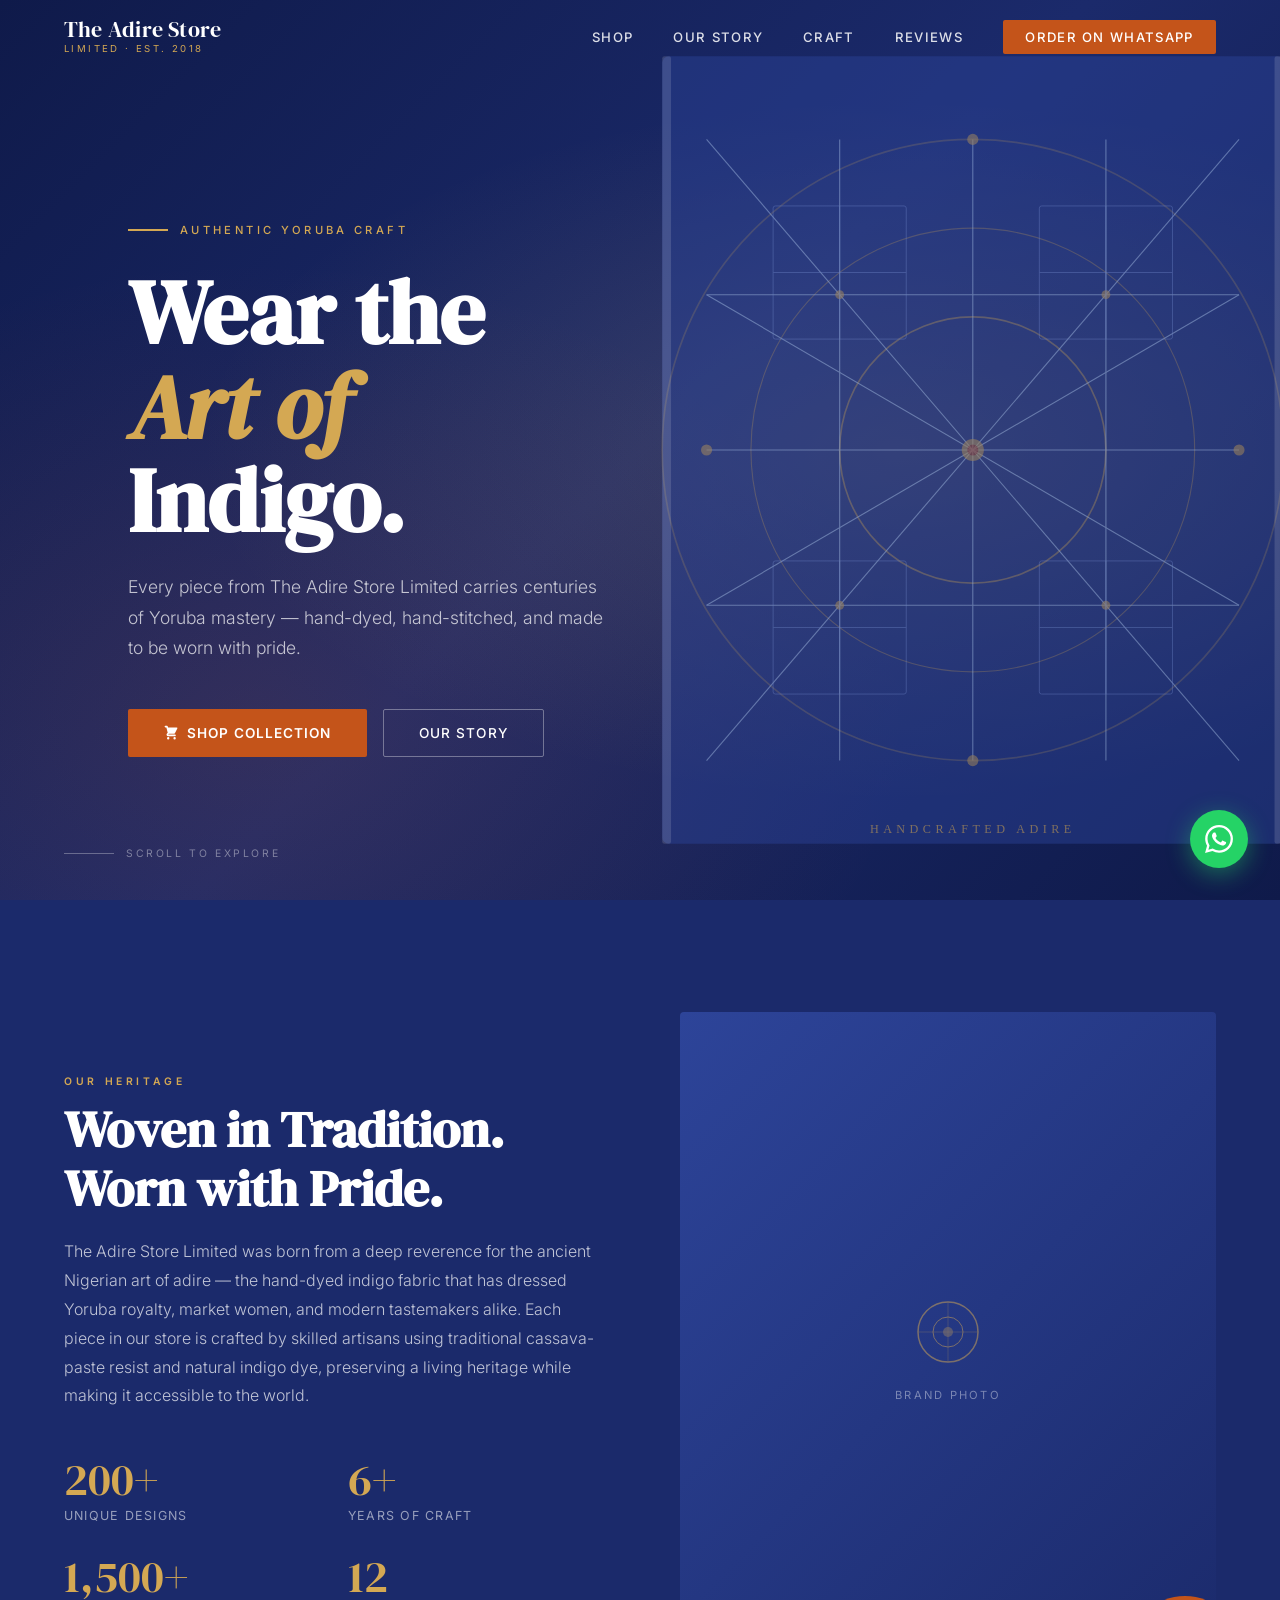
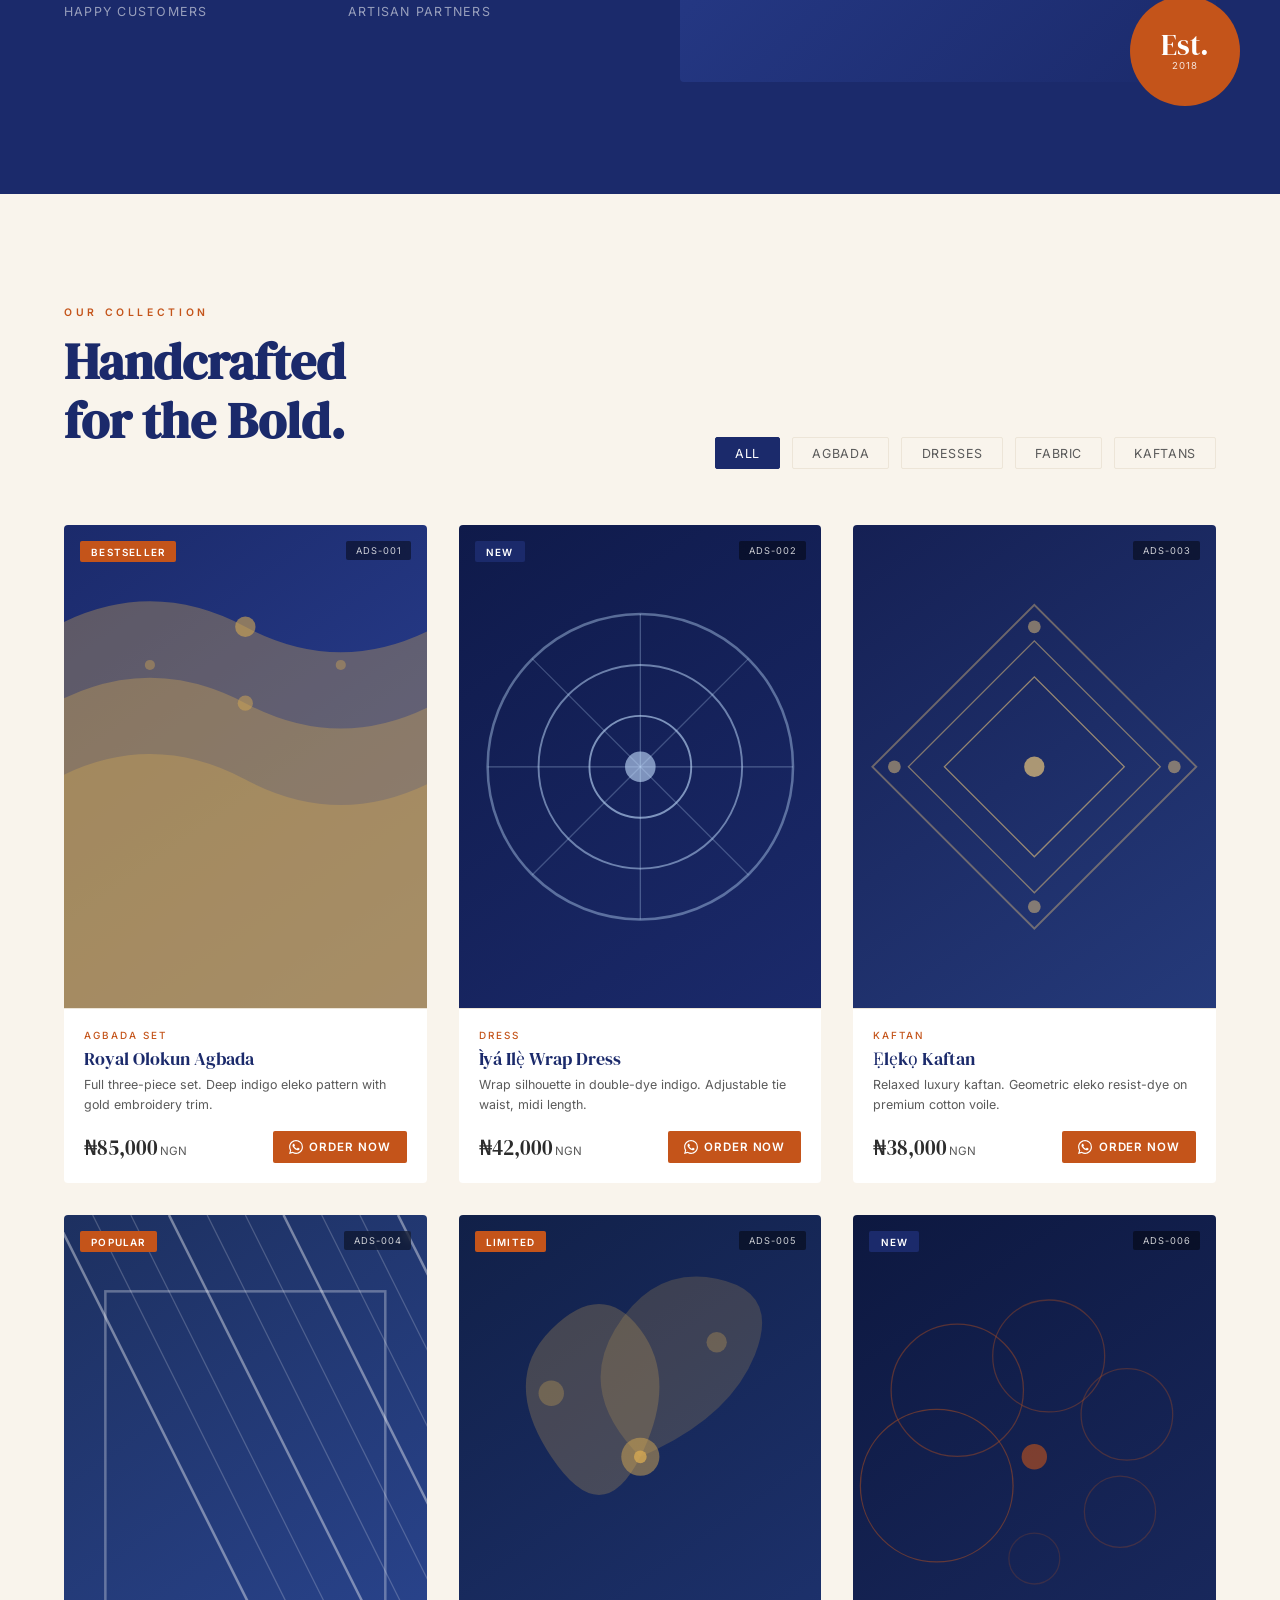
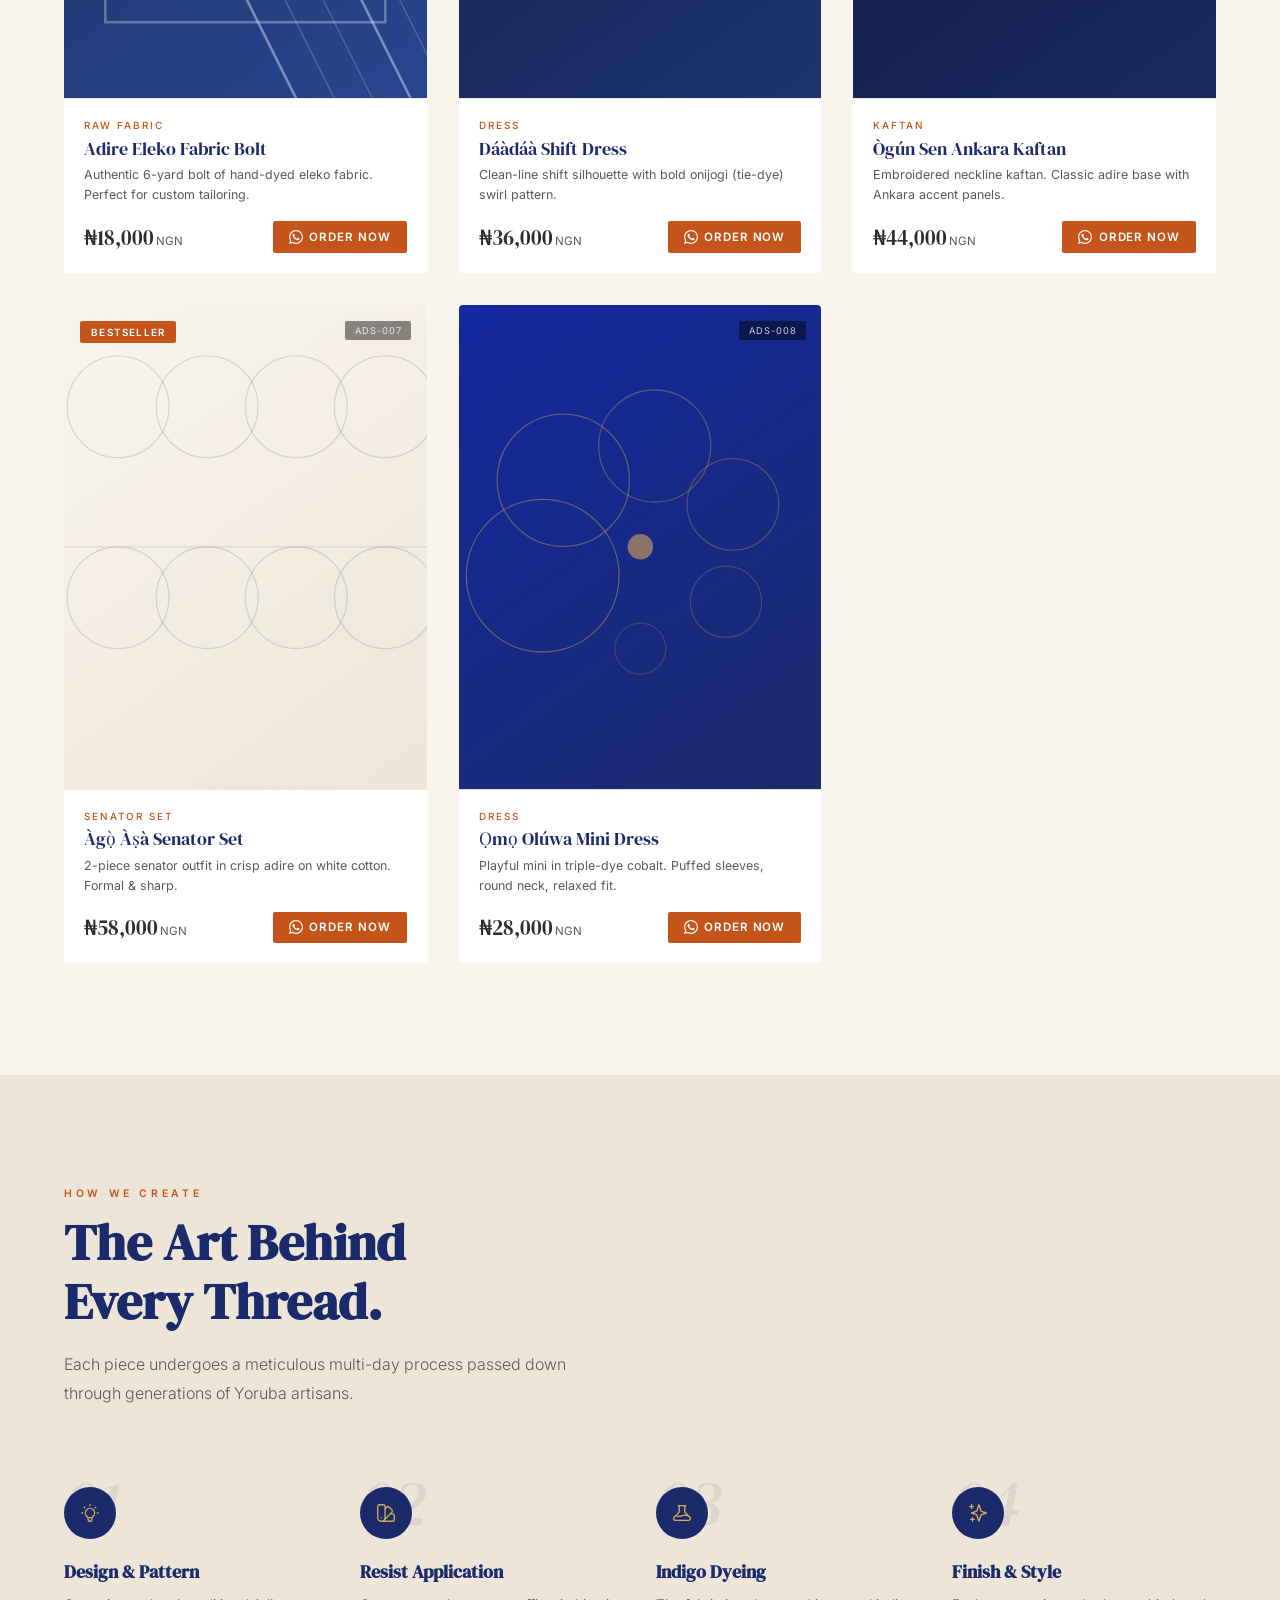
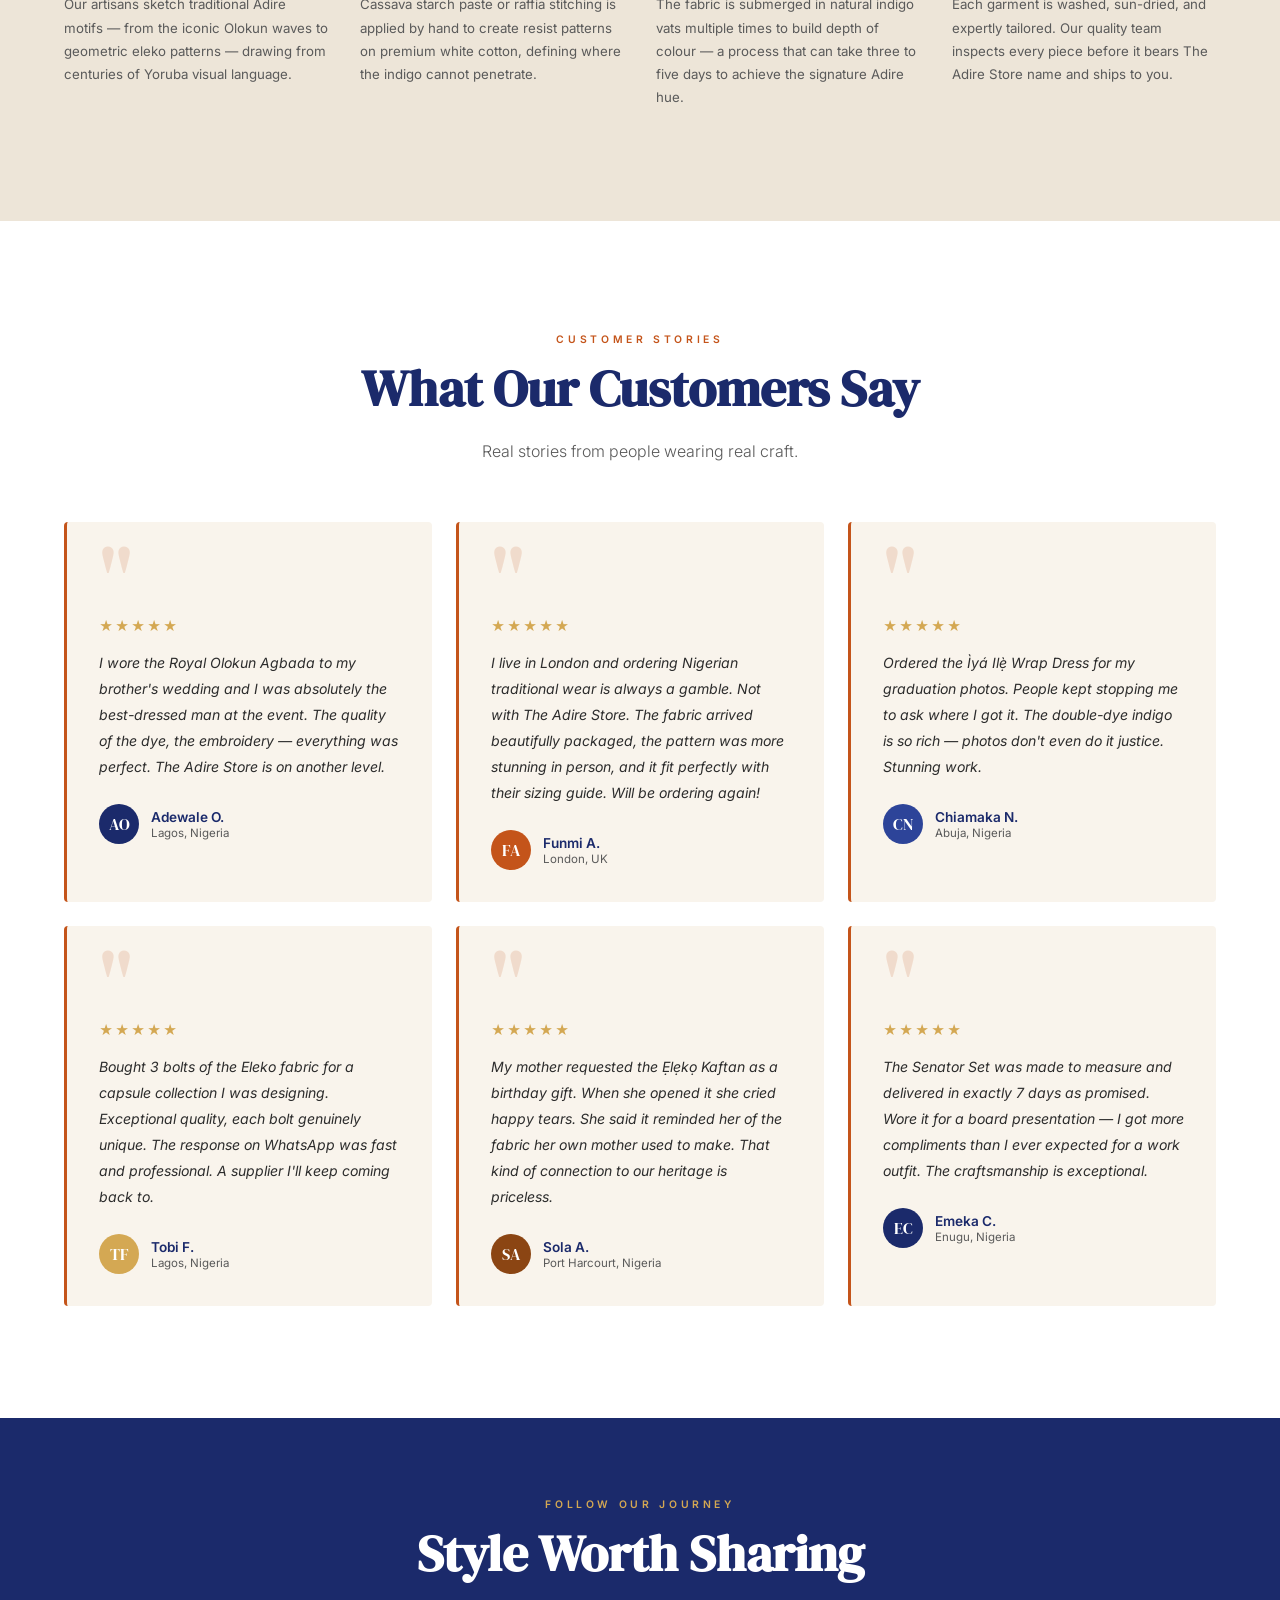
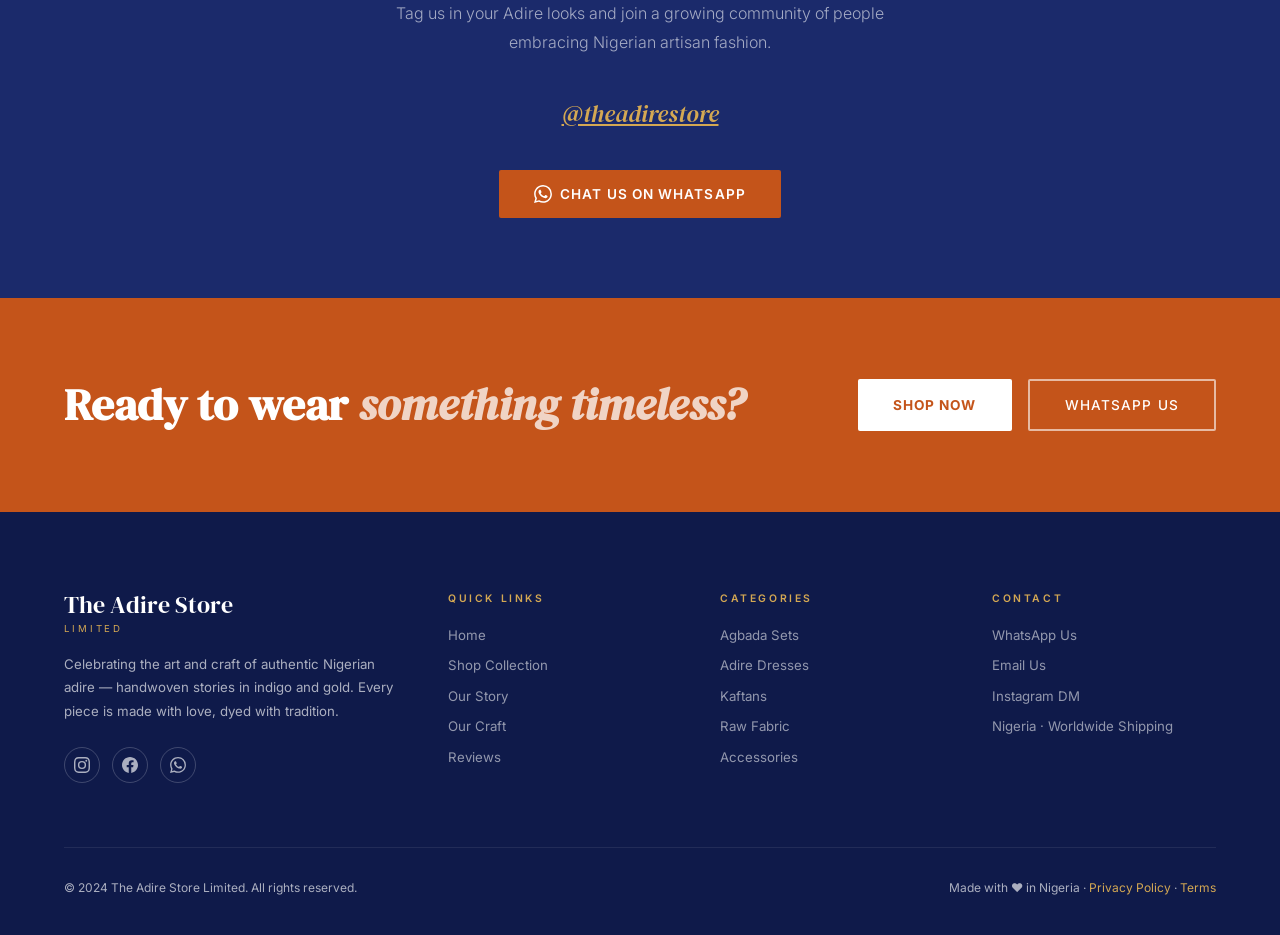
==== index.html @ 6ed77d7f "Initial commit: The Adire Store landing page" ====
<!DOCTYPE html>
<html lang="en">
<head>
  <meta charset="UTF-8" />
  <meta name="viewport" content="width=device-width, initial-scale=1.0" />

  <!-- SEO Meta Tags -->
  <title>The Adire Store Limited | Authentic Nigerian Adire Clothing & Fabric</title>
  <meta name="description" content="Discover handcrafted authentic Nigerian Adire clothing at The Adire Store Limited. Shop premium Adire attire, fabric, and accessories rooted in Yoruba heritage. Order now via WhatsApp." />
  <meta name="keywords" content="adire, adire clothing, Nigerian adire, Yoruba fabric, adire store, authentic adire, tie-dye Nigeria, adire attire, adire fashion, Nigerian traditional wear, adire online store" />
  <meta name="author" content="The Adire Store Limited" />
  <meta name="robots" content="index, follow" />
  <link rel="canonical" href="https://theadirestore.com/" />

  <!-- Open Graph / Facebook -->
  <meta property="og:type" content="website" />
  <meta property="og:url" content="https://theadirestore.com/" />
  <meta property="og:title" content="The Adire Store Limited | Authentic Nigerian Adire Clothing" />
  <meta property="og:description" content="Premium handcrafted Adire attire rooted in Yoruba heritage. Each piece tells a story. Shop now." />
  <meta property="og:image" content="https://theadirestore.com/og-image.jpg" />

  <!-- Twitter -->
  <meta name="twitter:card" content="summary_large_image" />
  <meta name="twitter:title" content="The Adire Store Limited | Authentic Adire Clothing" />
  <meta name="twitter:description" content="Premium handcrafted Adire attire rooted in Yoruba heritage." />
  <meta name="twitter:image" content="https://theadirestore.com/og-image.jpg" />

  <!-- Structured Data -->
  <script type="application/ld+json">
  {
    "@context": "https://schema.org",
    "@type": "ClothingStore",
    "name": "The Adire Store Limited",
    "description": "Authentic handcrafted Nigerian Adire clothing and fabric rooted in Yoruba heritage.",
    "url": "https://theadirestore.com",
    "telephone": "+2348000000000",
    "address": {
      "@type": "PostalAddress",
      "addressCountry": "NG"
    },
    "sameAs": [
      "https://instagram.com/theadirestore",
      "https://facebook.com/theadirestore"
    ]
  }
  </script>

  <!-- Fonts -->
  <link rel="preconnect" href="https://fonts.googleapis.com" />
  <link rel="preconnect" href="https://fonts.gstatic.com" crossorigin />
  <link href="https://fonts.googleapis.com/css2?family=Playfair+Display:ital,wght@0,400;0,600;0,700;0,900;1,400;1,600&family=Inter:wght@300;400;500;600&family=DM+Serif+Display:ital@0;1&display=swap" rel="stylesheet" />

  <style>
    *, *::before, *::after { box-sizing: border-box; margin: 0; padding: 0; }

    :root {
      --indigo: #1B2A6B;
      --indigo-deep: #0F1A4A;
      --indigo-light: #2D4499;
      --cream: #F9F4EC;
      --cream-dark: #EDE5D8;
      --terracotta: #C4541A;
      --terracotta-light: #E06030;
      --gold: #D4A853;
      --gold-light: #E8C47A;
      --charcoal: #2C2C2C;
      --text-mid: #5A5A5A;
      --white: #FFFFFF;
      --font-display: 'DM Serif Display', 'Playfair Display', Georgia, serif;
      --font-body: 'Inter', -apple-system, sans-serif;
      --ease-out: cubic-bezier(0.16, 1, 0.3, 1);
    }

    html { scroll-behavior: smooth; }

    body {
      font-family: var(--font-body);
      background: var(--cream);
      color: var(--charcoal);
      overflow-x: hidden;
    }

    /* ─── NAV ─── */
    nav {
      position: fixed;
      top: 0; left: 0; right: 0;
      z-index: 100;
      display: flex;
      align-items: center;
      justify-content: space-between;
      padding: 1.2rem 5vw;
      background: transparent;
      transition: background 0.4s ease, box-shadow 0.4s ease;
    }
    nav.scrolled {
      background: rgba(27, 42, 107, 0.97);
      backdrop-filter: blur(12px);
      box-shadow: 0 2px 30px rgba(0,0,0,0.15);
    }
    .nav-logo {
      display: flex;
      flex-direction: column;
      line-height: 1;
      text-decoration: none;
    }
    .nav-logo-main {
      font-family: var(--font-display);
      font-size: 1.4rem;
      color: var(--white);
      letter-spacing: 0.01em;
    }
    .nav-logo-sub {
      font-size: 0.6rem;
      color: var(--gold);
      letter-spacing: 0.25em;
      text-transform: uppercase;
      margin-top: 2px;
    }
    .nav-links {
      display: flex;
      gap: 2.5rem;
      list-style: none;
    }
    .nav-links a {
      color: rgba(255,255,255,0.85);
      text-decoration: none;
      font-size: 0.82rem;
      font-weight: 500;
      letter-spacing: 0.1em;
      text-transform: uppercase;
      transition: color 0.2s;
    }
    .nav-links a:hover { color: var(--gold); }
    .nav-cta {
      background: var(--terracotta);
      color: var(--white) !important;
      padding: 0.55rem 1.4rem;
      border-radius: 2px;
      transition: background 0.2s !important;
    }
    .nav-cta:hover { background: var(--terracotta-light) !important; color: var(--white) !important; }

    .nav-hamburger {
      display: none;
      flex-direction: column;
      gap: 5px;
      cursor: pointer;
      background: none;
      border: none;
      padding: 4px;
    }
    .nav-hamburger span {
      display: block;
      width: 24px;
      height: 2px;
      background: var(--white);
      transition: 0.3s;
    }

    /* ─── HERO ─── */
    .hero {
      min-height: 100vh;
      background: var(--indigo-deep);
      position: relative;
      display: flex;
      align-items: center;
      overflow: hidden;
    }

    .hero-pattern {
      position: absolute;
      inset: 0;
      opacity: 0.12;
    }

    .hero-bg-img {
      position: absolute;
      inset: 0;
      background:
        radial-gradient(ellipse at 70% 50%, rgba(212,168,83,0.18) 0%, transparent 55%),
        radial-gradient(ellipse at 20% 80%, rgba(196,84,26,0.15) 0%, transparent 45%),
        linear-gradient(135deg, #0F1A4A 0%, #1B2A6B 50%, #0F1A4A 100%);
    }

    .hero-content {
      position: relative;
      z-index: 2;
      padding: 0 5vw;
      max-width: 780px;
      margin-top: 80px;
    }
    .hero-eyebrow {
      display: flex;
      align-items: center;
      gap: 0.75rem;
      margin-bottom: 1.8rem;
    }
    .hero-eyebrow-line {
      width: 40px;
      height: 2px;
      background: var(--gold);
    }
    .hero-eyebrow-text {
      font-size: 0.7rem;
      letter-spacing: 0.3em;
      text-transform: uppercase;
      color: var(--gold);
      font-weight: 500;
    }
    .hero h1 {
      font-family: var(--font-display);
      font-size: clamp(3rem, 7vw, 6rem);
      color: var(--white);
      line-height: 1.05;
      margin-bottom: 1.5rem;
    }
    .hero h1 em {
      font-style: italic;
      color: var(--gold);
    }
    .hero-desc {
      font-size: 1.1rem;
      color: rgba(255,255,255,0.72);
      line-height: 1.75;
      max-width: 480px;
      margin-bottom: 2.8rem;
      font-weight: 300;
    }
    .hero-actions {
      display: flex;
      gap: 1rem;
      flex-wrap: wrap;
    }
    .btn-primary {
      display: inline-flex;
      align-items: center;
      gap: 0.5rem;
      background: var(--terracotta);
      color: var(--white);
      padding: 0.95rem 2.2rem;
      font-size: 0.85rem;
      font-weight: 600;
      letter-spacing: 0.08em;
      text-transform: uppercase;
      text-decoration: none;
      border-radius: 2px;
      transition: background 0.2s, transform 0.2s;
      border: none;
      cursor: pointer;
    }
    .btn-primary:hover { background: var(--terracotta-light); transform: translateY(-1px); }
    .btn-outline {
      display: inline-flex;
      align-items: center;
      gap: 0.5rem;
      border: 1.5px solid rgba(255,255,255,0.35);
      color: var(--white);
      padding: 0.95rem 2.2rem;
      font-size: 0.85rem;
      font-weight: 500;
      letter-spacing: 0.08em;
      text-transform: uppercase;
      text-decoration: none;
      border-radius: 2px;
      transition: border-color 0.2s, background 0.2s;
    }
    .btn-outline:hover { border-color: var(--gold); background: rgba(212,168,83,0.1); }

    .hero-scroll {
      position: absolute;
      bottom: 2.5rem;
      left: 5vw;
      display: flex;
      align-items: center;
      gap: 0.75rem;
      z-index: 2;
    }
    .hero-scroll-line {
      width: 50px;
      height: 1px;
      background: rgba(255,255,255,0.3);
    }
    .hero-scroll-text {
      font-size: 0.65rem;
      letter-spacing: 0.25em;
      text-transform: uppercase;
      color: rgba(255,255,255,0.4);
    }

    /* Adire SVG Pattern Decorative */
    .hero-deco {
      position: absolute;
      right: -2%;
      top: 50%;
      transform: translateY(-50%);
      width: 52%;
      max-width: 680px;
      opacity: 0.9;
      z-index: 1;
    }

    /* ─── SECTION COMMONS ─── */
    section { padding: 7rem 5vw; }

    .section-eyebrow {
      font-size: 0.65rem;
      letter-spacing: 0.35em;
      text-transform: uppercase;
      color: var(--terracotta);
      font-weight: 600;
      margin-bottom: 0.8rem;
    }
    .section-title {
      font-family: var(--font-display);
      font-size: clamp(2rem, 4vw, 3.2rem);
      color: var(--indigo);
      line-height: 1.15;
      margin-bottom: 1.2rem;
    }
    .section-lead {
      font-size: 1rem;
      color: var(--text-mid);
      line-height: 1.8;
      max-width: 560px;
      font-weight: 300;
    }

    /* ─── ABOUT BAND ─── */
    .about {
      background: var(--indigo);
      color: var(--white);
      display: grid;
      grid-template-columns: 1fr 1fr;
      gap: 5rem;
      align-items: center;
    }
    .about .section-eyebrow { color: var(--gold); }
    .about .section-title { color: var(--white); }
    .about .section-lead { color: rgba(255,255,255,0.72); max-width: 100%; }
    .about-stats {
      display: grid;
      grid-template-columns: 1fr 1fr;
      gap: 2rem;
      margin-top: 3rem;
    }
    .about-stat-num {
      font-family: var(--font-display);
      font-size: 2.8rem;
      color: var(--gold);
      line-height: 1;
    }
    .about-stat-label {
      font-size: 0.78rem;
      color: rgba(255,255,255,0.55);
      letter-spacing: 0.1em;
      text-transform: uppercase;
      margin-top: 0.3rem;
    }
    .about-visual {
      position: relative;
    }
    .about-img-frame {
      aspect-ratio: 4/5;
      border-radius: 4px;
      overflow: hidden;
      background: var(--indigo-light);
      position: relative;
    }
    .about-img-placeholder {
      width: 100%;
      height: 100%;
      display: flex;
      flex-direction: column;
      align-items: center;
      justify-content: center;
      background: linear-gradient(135deg, #2D4499, #1B2A6B);
    }
    .about-img-placeholder svg { opacity: 0.5; }
    .about-img-placeholder span {
      font-size: 0.7rem;
      letter-spacing: 0.2em;
      text-transform: uppercase;
      color: rgba(255,255,255,0.4);
      margin-top: 1rem;
    }
    .about-badge {
      position: absolute;
      bottom: -1.5rem;
      right: -1.5rem;
      width: 110px;
      height: 110px;
      background: var(--terracotta);
      border-radius: 50%;
      display: flex;
      flex-direction: column;
      align-items: center;
      justify-content: center;
      color: var(--white);
      text-align: center;
    }
    .about-badge-num {
      font-family: var(--font-display);
      font-size: 1.8rem;
      line-height: 1;
    }
    .about-badge-text {
      font-size: 0.6rem;
      letter-spacing: 0.1em;
      text-transform: uppercase;
      opacity: 0.85;
    }

    /* ─── PRODUCTS ─── */
    .products { background: var(--cream); }
    .products-header {
      display: flex;
      align-items: flex-end;
      justify-content: space-between;
      margin-bottom: 3.5rem;
      gap: 2rem;
    }
    .products-filter {
      display: flex;
      gap: 0.75rem;
      flex-wrap: wrap;
    }
    .filter-btn {
      padding: 0.45rem 1.2rem;
      border: 1.5px solid var(--cream-dark);
      background: transparent;
      color: var(--text-mid);
      font-family: var(--font-body);
      font-size: 0.78rem;
      letter-spacing: 0.05em;
      text-transform: uppercase;
      border-radius: 2px;
      cursor: pointer;
      transition: all 0.2s;
    }
    .filter-btn:hover, .filter-btn.active {
      background: var(--indigo);
      color: var(--white);
      border-color: var(--indigo);
    }

    .products-grid {
      display: grid;
      grid-template-columns: repeat(auto-fill, minmax(280px, 1fr));
      gap: 2rem;
    }

    .product-card {
      background: var(--white);
      border-radius: 4px;
      overflow: hidden;
      cursor: pointer;
      transition: transform 0.3s var(--ease-out), box-shadow 0.3s ease;
      position: relative;
    }
    .product-card:hover {
      transform: translateY(-6px);
      box-shadow: 0 20px 50px rgba(27,42,107,0.12);
    }
    .product-img {
      aspect-ratio: 3/4;
      position: relative;
      overflow: hidden;
    }
    .product-img-inner {
      width: 100%;
      height: 100%;
      display: flex;
      align-items: center;
      justify-content: center;
      transition: transform 0.5s var(--ease-out);
    }
    .product-card:hover .product-img-inner { transform: scale(1.04); }
    .product-badge {
      position: absolute;
      top: 1rem;
      left: 1rem;
      background: var(--terracotta);
      color: var(--white);
      font-size: 0.62rem;
      font-weight: 600;
      letter-spacing: 0.12em;
      text-transform: uppercase;
      padding: 0.3rem 0.7rem;
      border-radius: 2px;
      z-index: 1;
    }
    .product-badge.new { background: var(--indigo); }
    .product-sku-tag {
      position: absolute;
      top: 1rem;
      right: 1rem;
      background: rgba(0,0,0,0.45);
      color: rgba(255,255,255,0.8);
      font-size: 0.58rem;
      letter-spacing: 0.1em;
      text-transform: uppercase;
      padding: 0.25rem 0.6rem;
      border-radius: 2px;
      z-index: 1;
      backdrop-filter: blur(4px);
    }
    .product-quick-view {
      position: absolute;
      bottom: 1rem;
      left: 50%;
      transform: translateX(-50%) translateY(10px);
      background: rgba(27,42,107,0.92);
      color: var(--white);
      font-size: 0.7rem;
      letter-spacing: 0.12em;
      text-transform: uppercase;
      padding: 0.55rem 1.4rem;
      border-radius: 2px;
      opacity: 0;
      transition: opacity 0.25s, transform 0.25s;
      white-space: nowrap;
      backdrop-filter: blur(4px);
      pointer-events: none;
    }
    .product-card:hover .product-quick-view {
      opacity: 1;
      transform: translateX(-50%) translateY(0);
      pointer-events: auto;
    }
    .product-info {
      padding: 1.25rem;
      border-top: 1px solid var(--cream-dark);
    }
    .product-category {
      font-size: 0.62rem;
      letter-spacing: 0.2em;
      text-transform: uppercase;
      color: var(--terracotta);
      font-weight: 500;
      margin-bottom: 0.4rem;
    }
    .product-name {
      font-family: var(--font-display);
      font-size: 1.1rem;
      color: var(--indigo);
      margin-bottom: 0.3rem;
      line-height: 1.3;
    }
    .product-desc-short {
      font-size: 0.78rem;
      color: var(--text-mid);
      line-height: 1.6;
      margin-bottom: 1rem;
    }
    .product-footer {
      display: flex;
      align-items: center;
      justify-content: space-between;
    }
    .product-price {
      font-family: var(--font-display);
      font-size: 1.3rem;
      color: var(--charcoal);
    }
    .product-price span {
      font-family: var(--font-body);
      font-size: 0.72rem;
      color: var(--text-mid);
      font-style: normal;
      margin-left: 2px;
    }
    .product-order-btn {
      display: inline-flex;
      align-items: center;
      gap: 0.4rem;
      background: var(--terracotta);
      color: var(--white);
      border: none;
      padding: 0.55rem 1rem;
      font-family: var(--font-body);
      font-size: 0.72rem;
      font-weight: 600;
      letter-spacing: 0.08em;
      text-transform: uppercase;
      border-radius: 2px;
      cursor: pointer;
      transition: background 0.2s;
      text-decoration: none;
    }
    .product-order-btn:hover { background: var(--terracotta-light); }

    /* ─── MODAL ─── */
    .modal-overlay {
      display: none;
      position: fixed;
      inset: 0;
      background: rgba(15,26,74,0.82);
      z-index: 999;
      align-items: center;
      justify-content: center;
      padding: 1.5rem;
      backdrop-filter: blur(6px);
    }
    .modal-overlay.open { display: flex; }
    .modal {
      background: var(--white);
      border-radius: 6px;
      max-width: 900px;
      width: 100%;
      max-height: 90vh;
      overflow-y: auto;
      display: grid;
      grid-template-columns: 1fr 1fr;
      position: relative;
      animation: modalIn 0.35s var(--ease-out);
    }
    @keyframes modalIn {
      from { opacity: 0; transform: scale(0.96) translateY(10px); }
      to { opacity: 1; transform: scale(1) translateY(0); }
    }
    .modal-close {
      position: absolute;
      top: 1.2rem;
      right: 1.2rem;
      background: var(--cream);
      border: none;
      width: 34px;
      height: 34px;
      border-radius: 50%;
      font-size: 1.1rem;
      cursor: pointer;
      display: flex;
      align-items: center;
      justify-content: center;
      color: var(--charcoal);
      z-index: 10;
      transition: background 0.2s;
    }
    .modal-close:hover { background: var(--cream-dark); }
    .modal-image {
      aspect-ratio: 1;
      overflow: hidden;
      border-radius: 6px 0 0 6px;
    }
    .modal-image-inner {
      width: 100%;
      height: 100%;
    }
    .modal-details {
      padding: 2.5rem;
      display: flex;
      flex-direction: column;
    }
    .modal-category {
      font-size: 0.62rem;
      letter-spacing: 0.25em;
      text-transform: uppercase;
      color: var(--terracotta);
      font-weight: 600;
      margin-bottom: 0.6rem;
    }
    .modal-name {
      font-family: var(--font-display);
      font-size: 1.9rem;
      color: var(--indigo);
      line-height: 1.2;
      margin-bottom: 0.5rem;
    }
    .modal-sku {
      font-size: 0.65rem;
      color: var(--text-mid);
      letter-spacing: 0.15em;
      text-transform: uppercase;
      margin-bottom: 1.2rem;
    }
    .modal-price {
      font-family: var(--font-display);
      font-size: 2rem;
      color: var(--charcoal);
      margin-bottom: 1.5rem;
    }
    .modal-desc {
      font-size: 0.88rem;
      color: var(--text-mid);
      line-height: 1.85;
      margin-bottom: 1.8rem;
      flex: 1;
    }
    .modal-tags {
      display: flex;
      flex-wrap: wrap;
      gap: 0.5rem;
      margin-bottom: 1.8rem;
    }
    .modal-tag {
      background: var(--cream);
      color: var(--indigo);
      font-size: 0.65rem;
      letter-spacing: 0.1em;
      text-transform: uppercase;
      padding: 0.3rem 0.75rem;
      border-radius: 2px;
      border: 1px solid var(--cream-dark);
    }
    .modal-cta {
      display: flex;
      flex-direction: column;
      gap: 0.75rem;
    }
    .modal-whatsapp {
      display: flex;
      align-items: center;
      justify-content: center;
      gap: 0.6rem;
      background: #25D366;
      color: var(--white);
      border: none;
      padding: 1rem 1.5rem;
      border-radius: 3px;
      font-family: var(--font-body);
      font-size: 0.88rem;
      font-weight: 600;
      letter-spacing: 0.06em;
      text-transform: uppercase;
      cursor: pointer;
      text-decoration: none;
      transition: background 0.2s, transform 0.2s;
    }
    .modal-whatsapp:hover { background: #1ebe5d; transform: translateY(-1px); }
    .modal-enquire {
      display: flex;
      align-items: center;
      justify-content: center;
      gap: 0.5rem;
      border: 1.5px solid var(--cream-dark);
      background: transparent;
      color: var(--text-mid);
      padding: 0.75rem;
      border-radius: 3px;
      font-size: 0.78rem;
      font-family: var(--font-body);
      letter-spacing: 0.05em;
      cursor: pointer;
      transition: border-color 0.2s, color 0.2s;
    }
    .modal-enquire:hover { border-color: var(--indigo); color: var(--indigo); }

    /* ─── PROCESS ─── */
    .process {
      background: var(--cream-dark);
    }
    .process-grid {
      display: grid;
      grid-template-columns: repeat(4, 1fr);
      gap: 2rem;
      margin-top: 4rem;
    }
    .process-step {
      position: relative;
      padding-top: 1rem;
    }
    .process-step-num {
      font-family: var(--font-display);
      font-size: 4rem;
      color: rgba(27,42,107,0.08);
      line-height: 1;
      position: absolute;
      top: 0;
      left: 0;
      font-style: italic;
    }
    .process-icon {
      width: 52px;
      height: 52px;
      border-radius: 50%;
      background: var(--indigo);
      display: flex;
      align-items: center;
      justify-content: center;
      margin-bottom: 1.2rem;
      position: relative;
      z-index: 1;
    }
    .process-step h3 {
      font-family: var(--font-display);
      font-size: 1.15rem;
      color: var(--indigo);
      margin-bottom: 0.6rem;
    }
    .process-step p {
      font-size: 0.83rem;
      color: var(--text-mid);
      line-height: 1.75;
    }

    /* ─── TESTIMONIALS ─── */
    .testimonials { background: var(--white); }
    .testimonials-grid {
      display: grid;
      grid-template-columns: repeat(auto-fill, minmax(300px, 1fr));
      gap: 1.5rem;
      margin-top: 3.5rem;
    }
    .testimonial-card {
      background: var(--cream);
      padding: 2rem;
      border-radius: 4px;
      position: relative;
      border-left: 3px solid var(--terracotta);
      transition: transform 0.3s ease, box-shadow 0.3s ease;
    }
    .testimonial-card:hover {
      transform: translateY(-4px);
      box-shadow: 0 12px 40px rgba(27,42,107,0.08);
    }
    .testimonial-quote-mark {
      font-family: var(--font-display);
      font-size: 5rem;
      color: var(--terracotta);
      opacity: 0.15;
      line-height: 0.6;
      margin-bottom: 1rem;
      display: block;
    }
    .testimonial-text {
      font-size: 0.88rem;
      color: var(--charcoal);
      line-height: 1.85;
      margin-bottom: 1.5rem;
      font-style: italic;
    }
    .testimonial-stars {
      color: var(--gold);
      font-size: 0.85rem;
      letter-spacing: 2px;
      margin-bottom: 1rem;
    }
    .testimonial-author {
      display: flex;
      align-items: center;
      gap: 0.75rem;
    }
    .testimonial-avatar {
      width: 40px;
      height: 40px;
      border-radius: 50%;
      display: flex;
      align-items: center;
      justify-content: center;
      font-family: var(--font-display);
      font-size: 1rem;
      color: var(--white);
      flex-shrink: 0;
    }
    .testimonial-author-name {
      font-weight: 600;
      font-size: 0.85rem;
      color: var(--indigo);
    }
    .testimonial-author-loc {
      font-size: 0.72rem;
      color: var(--text-mid);
      margin-top: 1px;
    }

    /* ─── INSTAGRAM BAND ─── */
    .insta-band {
      background: var(--indigo);
      padding: 5rem 5vw;
      text-align: center;
    }
    .insta-band .section-eyebrow { color: var(--gold); }
    .insta-band .section-title { color: var(--white); }
    .insta-band .section-lead { color: rgba(255,255,255,0.6); margin: 0 auto 2.5rem; text-align: center; }
    .insta-handle {
      font-family: var(--font-display);
      font-size: 1.5rem;
      color: var(--gold);
      font-style: italic;
      display: block;
      margin-bottom: 2.5rem;
    }

    /* ─── CTA BANNER ─── */
    .cta-banner {
      background: var(--terracotta);
      padding: 5rem 5vw;
      display: grid;
      grid-template-columns: 1fr auto;
      align-items: center;
      gap: 3rem;
    }
    .cta-banner h2 {
      font-family: var(--font-display);
      font-size: clamp(1.8rem, 3.5vw, 2.8rem);
      color: var(--white);
      line-height: 1.2;
    }
    .cta-banner h2 em { font-style: italic; color: rgba(255,255,255,0.75); }
    .cta-banner-actions { display: flex; gap: 1rem; flex-wrap: wrap; }
    .btn-white {
      display: inline-flex;
      align-items: center;
      gap: 0.5rem;
      background: var(--white);
      color: var(--terracotta);
      padding: 1rem 2.2rem;
      font-size: 0.85rem;
      font-weight: 700;
      letter-spacing: 0.08em;
      text-transform: uppercase;
      text-decoration: none;
      border-radius: 2px;
      transition: background 0.2s, transform 0.2s;
      border: none;
      cursor: pointer;
    }
    .btn-white:hover { background: var(--cream); transform: translateY(-1px); }
    .btn-outline-white {
      display: inline-flex;
      align-items: center;
      gap: 0.5rem;
      border: 2px solid rgba(255,255,255,0.6);
      color: var(--white);
      padding: 1rem 2.2rem;
      font-size: 0.85rem;
      font-weight: 500;
      letter-spacing: 0.08em;
      text-transform: uppercase;
      text-decoration: none;
      border-radius: 2px;
      transition: border-color 0.2s, background 0.2s;
    }
    .btn-outline-white:hover { border-color: var(--white); background: rgba(255,255,255,0.12); }

    /* ─── FOOTER ─── */
    footer {
      background: var(--indigo-deep);
      color: rgba(255,255,255,0.65);
      padding: 5rem 5vw 2.5rem;
    }
    .footer-grid {
      display: grid;
      grid-template-columns: 1.5fr 1fr 1fr 1fr;
      gap: 3rem;
      margin-bottom: 4rem;
    }
    .footer-brand-name {
      font-family: var(--font-display);
      font-size: 1.5rem;
      color: var(--white);
      line-height: 1.1;
      margin-bottom: 0.3rem;
    }
    .footer-brand-sub {
      font-size: 0.6rem;
      letter-spacing: 0.3em;
      text-transform: uppercase;
      color: var(--gold);
      margin-bottom: 1.2rem;
    }
    .footer-tagline {
      font-size: 0.83rem;
      line-height: 1.75;
      margin-bottom: 1.5rem;
    }
    .footer-social {
      display: flex;
      gap: 0.75rem;
    }
    .footer-social-link {
      width: 36px;
      height: 36px;
      border: 1px solid rgba(255,255,255,0.2);
      border-radius: 50%;
      display: flex;
      align-items: center;
      justify-content: center;
      color: rgba(255,255,255,0.65);
      transition: border-color 0.2s, color 0.2s;
    }
    .footer-social-link:hover { border-color: var(--gold); color: var(--gold); }
    .footer-col-title {
      font-size: 0.65rem;
      letter-spacing: 0.25em;
      text-transform: uppercase;
      color: var(--gold);
      font-weight: 600;
      margin-bottom: 1.2rem;
    }
    .footer-col ul { list-style: none; }
    .footer-col ul li { margin-bottom: 0.65rem; }
    .footer-col ul li a {
      color: rgba(255,255,255,0.55);
      text-decoration: none;
      font-size: 0.83rem;
      transition: color 0.2s;
    }
    .footer-col ul li a:hover { color: var(--white); }
    .footer-bottom {
      border-top: 1px solid rgba(255,255,255,0.08);
      padding-top: 2rem;
      display: flex;
      align-items: center;
      justify-content: space-between;
      flex-wrap: wrap;
      gap: 1rem;
    }
    .footer-bottom p { font-size: 0.75rem; }
    .footer-bottom a { color: var(--gold); text-decoration: none; }

    /* ─── WHATSAPP FLOAT ─── */
    .whatsapp-float {
      position: fixed;
      bottom: 2rem;
      right: 2rem;
      z-index: 90;
      width: 58px;
      height: 58px;
      background: #25D366;
      border-radius: 50%;
      display: flex;
      align-items: center;
      justify-content: center;
      box-shadow: 0 6px 25px rgba(37,211,102,0.45);
      text-decoration: none;
      transition: transform 0.3s var(--ease-out), box-shadow 0.3s;
      animation: floatPulse 3s ease-in-out infinite;
    }
    .whatsapp-float:hover {
      transform: scale(1.1);
      box-shadow: 0 10px 35px rgba(37,211,102,0.55);
    }
    @keyframes floatPulse {
      0%, 100% { box-shadow: 0 6px 25px rgba(37,211,102,0.45); }
      50% { box-shadow: 0 6px 40px rgba(37,211,102,0.65); }
    }

    /* ─── ANIMATIONS ─── */
    .fade-up {
      opacity: 0;
      transform: translateY(30px);
      transition: opacity 0.7s var(--ease-out), transform 0.7s var(--ease-out);
    }
    .fade-up.visible {
      opacity: 1;
      transform: translateY(0);
    }

    /* ─── RESPONSIVE ─── */
    @media (max-width: 900px) {
      .about { grid-template-columns: 1fr; }
      .about-visual { display: none; }
      .process-grid { grid-template-columns: 1fr 1fr; }
      .footer-grid { grid-template-columns: 1fr 1fr; }
      .modal { grid-template-columns: 1fr; }
      .modal-image { aspect-ratio: 16/9; border-radius: 6px 6px 0 0; }
      .cta-banner { grid-template-columns: 1fr; }
    }
    @media (max-width: 680px) {
      .nav-links { display: none; }
      .nav-hamburger { display: flex; }
      nav.menu-open .nav-links {
        display: flex;
        flex-direction: column;
        position: fixed;
        inset: 0;
        background: var(--indigo-deep);
        align-items: center;
        justify-content: center;
        gap: 2.5rem;
        z-index: 99;
        font-size: 1.2rem;
      }
      .hero h1 { font-size: 2.8rem; }
      .hero-deco { display: none; }
      .process-grid { grid-template-columns: 1fr; }
      .footer-grid { grid-template-columns: 1fr; }
      section { padding: 4.5rem 5vw; }
      .products-header { flex-direction: column; align-items: flex-start; }
    }

    @media (prefers-reduced-motion: reduce) {
      *, *::before, *::after { transition: none !important; animation: none !important; }
    }
  </style>
</head>
<body>

  <!-- ─── NAV ─── -->
  <nav id="mainNav">
    <a href="#" class="nav-logo" aria-label="The Adire Store Limited - Home">
      <span class="nav-logo-main">The Adire Store</span>
      <span class="nav-logo-sub">Limited · Est. 2018</span>
    </a>
    <ul class="nav-links" id="navLinks">
      <li><a href="#products">Shop</a></li>
      <li><a href="#about">Our Story</a></li>
      <li><a href="#process">Craft</a></li>
      <li><a href="#testimonials">Reviews</a></li>
      <li><a href="https://wa.me/2348000000000" target="_blank" rel="noopener" class="nav-cta">Order on WhatsApp</a></li>
    </ul>
    <button class="nav-hamburger" id="hamburger" aria-label="Open menu" aria-expanded="false">
      <span></span><span></span><span></span>
    </button>
  </nav>

  <!-- ─── HERO ─── -->
  <section class="hero" id="home" aria-label="Hero">
    <div class="hero-bg-img" aria-hidden="true"></div>

    <!-- Decorative Adire SVG Pattern -->
    <svg class="hero-deco" viewBox="0 0 600 750" fill="none" xmlns="http://www.w3.org/2000/svg" aria-hidden="true">
      <!-- Background frame -->
      <rect x="20" y="20" width="560" height="710" rx="6" fill="#2D4499" opacity="0.5"/>
      <!-- Adire circles pattern -->
      <g opacity="0.7">
        <circle cx="300" cy="375" r="280" stroke="#D4A853" stroke-width="1.5" fill="none" opacity="0.3"/>
        <circle cx="300" cy="375" r="200" stroke="#D4A853" stroke-width="1" fill="none" opacity="0.4"/>
        <circle cx="300" cy="375" r="120" stroke="#D4A853" stroke-width="1.5" fill="none" opacity="0.5"/>
        <!-- Adire-style geometric patterns -->
        <g stroke="#C4E0FF" stroke-width="1" opacity="0.6">
          <!-- Diamond grid -->
          <line x1="60" y1="375" x2="540" y2="375"/>
          <line x1="300" y1="95" x2="300" y2="655"/>
          <line x1="60" y1="95" x2="540" y2="655"/>
          <line x1="540" y1="95" x2="60" y2="655"/>
          <!-- Additional diagonals -->
          <line x1="60" y1="235" x2="540" y2="515"/>
          <line x1="540" y1="235" x2="60" y2="515"/>
          <line x1="180" y1="95" x2="180" y2="655"/>
          <line x1="420" y1="95" x2="420" y2="655"/>
          <line x1="60" y1="235" x2="540" y2="235"/>
          <line x1="60" y1="515" x2="540" y2="515"/>
        </g>
        <!-- Adire dots -->
        <g fill="#D4A853" opacity="0.6">
          <circle cx="300" cy="95" r="5"/>
          <circle cx="300" cy="655" r="5"/>
          <circle cx="60" cy="375" r="5"/>
          <circle cx="540" cy="375" r="5"/>
          <circle cx="180" cy="235" r="4"/>
          <circle cx="420" cy="235" r="4"/>
          <circle cx="180" cy="515" r="4"/>
          <circle cx="420" cy="515" r="4"/>
          <circle cx="300" cy="375" r="10"/>
          <circle cx="300" cy="375" r="5" fill="#C4541A"/>
        </g>
        <!-- Pattern cells -->
        <g fill="none" stroke="#8AA4E8" stroke-width="0.8" opacity="0.5">
          <rect x="120" y="155" width="120" height="120" rx="2"/>
          <rect x="360" y="155" width="120" height="120" rx="2"/>
          <rect x="120" y="475" width="120" height="120" rx="2"/>
          <rect x="360" y="475" width="120" height="120" rx="2"/>
          <!-- Inner details -->
          <line x1="120" y1="215" x2="240" y2="215"/>
          <line x1="180" y1="155" x2="180" y2="275"/>
          <line x1="360" y1="215" x2="480" y2="215"/>
          <line x1="420" y1="155" x2="420" y2="275"/>
          <line x1="120" y1="535" x2="240" y2="535"/>
          <line x1="180" y1="475" x2="180" y2="595"/>
          <line x1="360" y1="535" x2="480" y2="535"/>
          <line x1="420" y1="475" x2="420" y2="595"/>
        </g>
      </g>
      <!-- Fabric texture stripes -->
      <g opacity="0.15" fill="#FFFFFF">
        <rect x="20" y="20" width="8" height="710" rx="2"/>
        <rect x="572" y="20" width="8" height="710" rx="2"/>
      </g>
      <!-- Label -->
      <text x="300" y="720" text-anchor="middle" font-family="serif" font-size="11" fill="#D4A853" opacity="0.6" letter-spacing="4">HANDCRAFTED ADIRE</text>
    </svg>

    <div class="hero-content">
      <div class="hero-eyebrow">
        <span class="hero-eyebrow-line" aria-hidden="true"></span>
        <span class="hero-eyebrow-text">Authentic Yoruba Craft</span>
      </div>
      <h1>Wear the<br><em>Art of</em><br>Indigo.</h1>
      <p class="hero-desc">
        Every piece from The Adire Store Limited carries centuries of Yoruba mastery —
        hand-dyed, hand-stitched, and made to be worn with pride.
      </p>
      <div class="hero-actions">
        <a href="#products" class="btn-primary">
          <svg width="16" height="16" fill="currentColor" viewBox="0 0 20 20"><path d="M3 1a1 1 0 000 2h1.22l.305 1.222a.997.997 0 00.01.042l1.358 5.43-.893.892C3.74 11.846 4.632 14 6.414 14H15a1 1 0 000-2H6.414l1-1H14a1 1 0 00.894-.553l3-6A1 1 0 0017 3H6.28l-.31-1.243A1 1 0 005 1H3zM16 16.5a1.5 1.5 0 11-3 0 1.5 1.5 0 013 0zM6.5 18a1.5 1.5 0 100-3 1.5 1.5 0 000 3z"/></svg>
          Shop Collection
        </a>
        <a href="#about" class="btn-outline">Our Story</a>
      </div>
    </div>
    <div class="hero-scroll" aria-hidden="true">
      <span class="hero-scroll-line"></span>
      <span class="hero-scroll-text">Scroll to explore</span>
    </div>
  </section>

  <!-- ─── ABOUT ─── -->
  <section class="about" id="about" aria-labelledby="about-title">
    <div class="about-text fade-up">
      <p class="section-eyebrow">Our Heritage</p>
      <h2 class="section-title" id="about-title">
        Woven in Tradition.<br>Worn with Pride.
      </h2>
      <p class="section-lead">
        The Adire Store Limited was born from a deep reverence for the ancient Nigerian art of adire — the
        hand-dyed indigo fabric that has dressed Yoruba royalty, market women, and modern tastemakers alike.
        Each piece in our store is crafted by skilled artisans using traditional cassava-paste resist and natural indigo dye,
        preserving a living heritage while making it accessible to the world.
      </p>
      <div class="about-stats">
        <div class="fade-up">
          <div class="about-stat-num">200+</div>
          <div class="about-stat-label">Unique Designs</div>
        </div>
        <div class="fade-up">
          <div class="about-stat-num">6+</div>
          <div class="about-stat-label">Years of Craft</div>
        </div>
        <div class="fade-up">
          <div class="about-stat-num">1,500+</div>
          <div class="about-stat-label">Happy Customers</div>
        </div>
        <div class="fade-up">
          <div class="about-stat-num">12</div>
          <div class="about-stat-label">Artisan Partners</div>
        </div>
      </div>
    </div>
    <div class="about-visual fade-up" aria-hidden="true">
      <div class="about-img-frame">
        <div class="about-img-placeholder">
          <svg width="80" height="80" viewBox="0 0 80 80" fill="none">
            <circle cx="40" cy="40" r="30" stroke="#D4A853" stroke-width="1.5" fill="none"/>
            <circle cx="40" cy="40" r="15" stroke="#D4A853" stroke-width="1" fill="none"/>
            <circle cx="40" cy="40" r="5" fill="#D4A853" opacity="0.6"/>
            <line x1="10" y1="40" x2="70" y2="40" stroke="#D4A853" stroke-width="0.8" opacity="0.5"/>
            <line x1="40" y1="10" x2="40" y2="70" stroke="#D4A853" stroke-width="0.8" opacity="0.5"/>
          </svg>
          <span>Brand Photo</span>
        </div>
      </div>
      <div class="about-badge">
        <div class="about-badge-num">Est.</div>
        <div class="about-badge-text">2018</div>
      </div>
    </div>
  </section>

  <!-- ─── PRODUCTS ─── -->
  <section class="products" id="products" aria-labelledby="products-title">
    <div class="products-header">
      <div>
        <p class="section-eyebrow fade-up">Our Collection</p>
        <h2 class="section-title fade-up" id="products-title">
          Handcrafted<br>for the Bold.
        </h2>
      </div>
      <div class="products-filter fade-up" role="group" aria-label="Filter products">
        <button class="filter-btn active" data-filter="all">All</button>
        <button class="filter-btn" data-filter="agbada">Agbada</button>
        <button class="filter-btn" data-filter="dress">Dresses</button>
        <button class="filter-btn" data-filter="fabric">Fabric</button>
        <button class="filter-btn" data-filter="kaftan">Kaftans</button>
      </div>
    </div>
    <div class="products-grid" id="productsGrid" role="list">
      <!-- Rendered by JS -->
    </div>
  </section>

  <!-- ─── PROCESS ─── -->
  <section class="process" id="process" aria-labelledby="process-title">
    <div class="fade-up">
      <p class="section-eyebrow">How We Create</p>
      <h2 class="section-title" id="process-title">The Art Behind<br>Every Thread.</h2>
      <p class="section-lead">
        Each piece undergoes a meticulous multi-day process passed down through generations of Yoruba artisans.
      </p>
    </div>
    <div class="process-grid">
      <div class="process-step fade-up">
        <div class="process-step-num" aria-hidden="true">01</div>
        <div class="process-icon" aria-hidden="true">
          <svg width="22" height="22" fill="none" viewBox="0 0 24 24" stroke="#D4A853" stroke-width="1.5">
            <path stroke-linecap="round" stroke-linejoin="round" d="M9.663 17h4.673M12 3v1m6.364 1.636l-.707.707M21 12h-1M4 12H3m3.343-5.657l-.707-.707m2.828 9.9a5 5 0 117.072 0l-.548.547A3.374 3.374 0 0014 18.469V19a2 2 0 11-4 0v-.531c0-.895-.356-1.754-.988-2.386l-.548-.547z"/>
          </svg>
        </div>
        <h3>Design & Pattern</h3>
        <p>Our artisans sketch traditional Adire motifs — from the iconic Olokun waves to geometric eleko patterns — drawing from centuries of Yoruba visual language.</p>
      </div>
      <div class="process-step fade-up">
        <div class="process-step-num" aria-hidden="true">02</div>
        <div class="process-icon" aria-hidden="true">
          <svg width="22" height="22" fill="none" viewBox="0 0 24 24" stroke="#D4A853" stroke-width="1.5">
            <path stroke-linecap="round" stroke-linejoin="round" d="M7 21a4 4 0 01-4-4V5a2 2 0 012-2h4a2 2 0 012 2v12a4 4 0 01-4 4zm0 0h12a2 2 0 002-2v-4a2 2 0 00-2-2h-2.343M11 7.343l1.657-1.657a2 2 0 012.828 0l2.829 2.829a2 2 0 010 2.828l-8.486 8.485M7 17h.01"/>
          </svg>
        </div>
        <h3>Resist Application</h3>
        <p>Cassava starch paste or raffia stitching is applied by hand to create resist patterns on premium white cotton, defining where the indigo cannot penetrate.</p>
      </div>
      <div class="process-step fade-up">
        <div class="process-step-num" aria-hidden="true">03</div>
        <div class="process-icon" aria-hidden="true">
          <svg width="22" height="22" fill="none" viewBox="0 0 24 24" stroke="#D4A853" stroke-width="1.5">
            <path stroke-linecap="round" stroke-linejoin="round" d="M19.428 15.428a2 2 0 00-1.022-.547l-2.387-.477a6 6 0 00-3.86.517l-.318.158a6 6 0 01-3.86.517L6.05 15.21a2 2 0 00-1.806.547M8 4h8l-1 1v5.172a2 2 0 00.586 1.414l5 5c1.26 1.26.367 3.414-1.415 3.414H4.828c-1.782 0-2.674-2.154-1.414-3.414l5-5A2 2 0 009 10.172V5L8 4z"/>
          </svg>
        </div>
        <h3>Indigo Dyeing</h3>
        <p>The fabric is submerged in natural indigo vats multiple times to build depth of colour — a process that can take three to five days to achieve the signature Adire hue.</p>
      </div>
      <div class="process-step fade-up">
        <div class="process-step-num" aria-hidden="true">04</div>
        <div class="process-icon" aria-hidden="true">
          <svg width="22" height="22" fill="none" viewBox="0 0 24 24" stroke="#D4A853" stroke-width="1.5">
            <path stroke-linecap="round" stroke-linejoin="round" d="M5 3v4M3 5h4M6 17v4m-2-2h4m5-16l2.286 6.857L21 12l-5.714 2.143L13 21l-2.286-6.857L5 12l5.714-2.143L13 3z"/>
          </svg>
        </div>
        <h3>Finish & Style</h3>
        <p>Each garment is washed, sun-dried, and expertly tailored. Our quality team inspects every piece before it bears The Adire Store name and ships to you.</p>
      </div>
    </div>
  </section>

  <!-- ─── TESTIMONIALS ─── -->
  <section class="testimonials" id="testimonials" aria-labelledby="testimonials-title">
    <div class="fade-up" style="text-align:center; margin-bottom: 0;">
      <p class="section-eyebrow" style="text-align:center;">Customer Stories</p>
      <h2 class="section-title" id="testimonials-title" style="text-align:center; max-width:100%;">What Our Customers Say</h2>
      <p class="section-lead" style="margin: 0 auto;">Real stories from people wearing real craft.</p>
    </div>
    <div class="testimonials-grid" id="testimonialsGrid">
      <!-- Rendered by JS -->
    </div>
  </section>

  <!-- ─── INSTAGRAM BAND ─── -->
  <section class="insta-band" aria-label="Social media">
    <p class="section-eyebrow fade-up">Follow Our Journey</p>
    <h2 class="section-title fade-up" style="text-align:center; max-width:600px; margin: 0 auto 1rem;">Style Worth Sharing</h2>
    <p class="section-lead fade-up">
      Tag us in your Adire looks and join a growing community of people embracing Nigerian artisan fashion.
    </p>
    <a href="https://instagram.com/theadirestore" target="_blank" rel="noopener" class="insta-handle fade-up">@theadirestore</a>
    <div class="fade-up">
      <a href="https://wa.me/2348000000000" target="_blank" rel="noopener" class="btn-primary" style="margin: 0 auto; display: inline-flex;">
        <svg width="18" height="18" fill="currentColor" viewBox="0 0 24 24"><path d="M17.472 14.382c-.297-.149-1.758-.867-2.03-.967-.273-.099-.471-.148-.67.15-.197.297-.767.966-.94 1.164-.173.199-.347.223-.644.075-.297-.15-1.255-.463-2.39-1.475-.883-.788-1.48-1.761-1.653-2.059-.173-.297-.018-.458.13-.606.134-.133.298-.347.446-.52.149-.174.198-.298.298-.497.099-.198.05-.371-.025-.52-.075-.149-.669-1.612-.916-2.207-.242-.579-.487-.5-.669-.51-.173-.008-.371-.01-.57-.01-.198 0-.52.074-.792.372-.272.297-1.04 1.016-1.04 2.479 0 1.462 1.065 2.875 1.213 3.074.149.198 2.096 3.2 5.077 4.487.709.306 1.262.489 1.694.625.712.227 1.36.195 1.871.118.571-.085 1.758-.719 2.006-1.413.248-.694.248-1.289.173-1.413-.074-.124-.272-.198-.57-.347m-5.421 7.403h-.004a9.87 9.87 0 01-5.031-1.378l-.361-.214-3.741.982.998-3.648-.235-.374a9.86 9.86 0 01-1.51-5.26c.001-5.45 4.436-9.884 9.888-9.884 2.64 0 5.122 1.03 6.988 2.898a9.825 9.825 0 012.893 6.994c-.003 5.45-4.437 9.884-9.885 9.884m8.413-18.297A11.815 11.815 0 0012.05 0C5.495 0 .16 5.335.157 11.892c0 2.096.547 4.142 1.588 5.945L.057 24l6.305-1.654a11.882 11.882 0 005.683 1.448h.005c6.554 0 11.89-5.335 11.893-11.893a11.821 11.821 0 00-3.48-8.413z"/></svg>
        Chat Us on WhatsApp
      </a>
    </div>
  </section>

  <!-- ─── CTA BANNER ─── -->
  <section class="cta-banner" aria-label="Call to action">
    <div class="fade-up">
      <h2>Ready to wear <em>something timeless?</em></h2>
    </div>
    <div class="cta-banner-actions fade-up">
      <a href="#products" class="btn-white">Shop Now</a>
      <a href="https://wa.me/2348000000000?text=Hello%20The%20Adire%20Store%2C%20I%27d%20like%20to%20make%20an%20enquiry." target="_blank" rel="noopener" class="btn-outline-white">WhatsApp Us</a>
    </div>
  </section>

  <!-- ─── FOOTER ─── -->
  <footer>
    <div class="footer-grid">
      <div>
        <div class="footer-brand-name">The Adire Store</div>
        <div class="footer-brand-sub">Limited</div>
        <p class="footer-tagline">
          Celebrating the art and craft of authentic Nigerian adire — handwoven stories in indigo and gold.
          Every piece is made with love, dyed with tradition.
        </p>
        <div class="footer-social">
          <a href="https://instagram.com/theadirestore" target="_blank" rel="noopener" class="footer-social-link" aria-label="Instagram">
            <svg width="16" height="16" fill="currentColor" viewBox="0 0 24 24"><path d="M12 2.163c3.204 0 3.584.012 4.85.07 3.252.148 4.771 1.691 4.919 4.919.058 1.265.069 1.645.069 4.849 0 3.205-.012 3.584-.069 4.849-.149 3.225-1.664 4.771-4.919 4.919-1.266.058-1.644.07-4.85.07-3.204 0-3.584-.012-4.849-.07-3.26-.149-4.771-1.699-4.919-4.92-.058-1.265-.07-1.644-.07-4.849 0-3.204.013-3.583.07-4.849.149-3.227 1.664-4.771 4.919-4.919 1.266-.057 1.645-.069 4.849-.069zM12 0C8.741 0 8.333.014 7.053.072 2.695.272.273 2.69.073 7.052.014 8.333 0 8.741 0 12c0 3.259.014 3.668.072 4.948.2 4.358 2.618 6.78 6.98 6.98C8.333 23.986 8.741 24 12 24c3.259 0 3.668-.014 4.948-.072 4.354-.2 6.782-2.618 6.979-6.98.059-1.28.073-1.689.073-4.948 0-3.259-.014-3.667-.072-4.947-.196-4.354-2.617-6.78-6.979-6.98C15.668.014 15.259 0 12 0zm0 5.838a6.162 6.162 0 100 12.324 6.162 6.162 0 000-12.324zM12 16a4 4 0 110-8 4 4 0 010 8zm6.406-11.845a1.44 1.44 0 100 2.881 1.44 1.44 0 000-2.881z"/></svg>
          </a>
          <a href="https://facebook.com/theadirestore" target="_blank" rel="noopener" class="footer-social-link" aria-label="Facebook">
            <svg width="16" height="16" fill="currentColor" viewBox="0 0 24 24"><path d="M24 12.073c0-6.627-5.373-12-12-12s-12 5.373-12 12c0 5.99 4.388 10.954 10.125 11.854v-8.385H7.078v-3.47h3.047V9.43c0-3.007 1.792-4.669 4.533-4.669 1.312 0 2.686.235 2.686.235v2.953H15.83c-1.491 0-1.956.925-1.956 1.874v2.25h3.328l-.532 3.47h-2.796v8.385C19.612 23.027 24 18.062 24 12.073z"/></svg>
          </a>
          <a href="https://wa.me/2348000000000" target="_blank" rel="noopener" class="footer-social-link" aria-label="WhatsApp">
            <svg width="16" height="16" fill="currentColor" viewBox="0 0 24 24"><path d="M17.472 14.382c-.297-.149-1.758-.867-2.03-.967-.273-.099-.471-.148-.67.15-.197.297-.767.966-.94 1.164-.173.199-.347.223-.644.075-.297-.15-1.255-.463-2.39-1.475-.883-.788-1.48-1.761-1.653-2.059-.173-.297-.018-.458.13-.606.134-.133.298-.347.446-.52.149-.174.198-.298.298-.497.099-.198.05-.371-.025-.52-.075-.149-.669-1.612-.916-2.207-.242-.579-.487-.5-.669-.51-.173-.008-.371-.01-.57-.01-.198 0-.52.074-.792.372-.272.297-1.04 1.016-1.04 2.479 0 1.462 1.065 2.875 1.213 3.074.149.198 2.096 3.2 5.077 4.487.709.306 1.262.489 1.694.625.712.227 1.36.195 1.871.118.571-.085 1.758-.719 2.006-1.413.248-.694.248-1.289.173-1.413-.074-.124-.272-.198-.57-.347m-5.421 7.403h-.004a9.87 9.87 0 01-5.031-1.378l-.361-.214-3.741.982.998-3.648-.235-.374a9.86 9.86 0 01-1.51-5.26c.001-5.45 4.436-9.884 9.888-9.884 2.64 0 5.122 1.03 6.988 2.898a9.825 9.825 0 012.893 6.994c-.003 5.45-4.437 9.884-9.885 9.884m8.413-18.297A11.815 11.815 0 0012.05 0C5.495 0 .16 5.335.157 11.892c0 2.096.547 4.142 1.588 5.945L.057 24l6.305-1.654a11.882 11.882 0 005.683 1.448h.005c6.554 0 11.89-5.335 11.893-11.893a11.821 11.821 0 00-3.48-8.413z"/></svg>
          </a>
        </div>
      </div>
      <div class="footer-col">
        <div class="footer-col-title">Quick Links</div>
        <ul>
          <li><a href="#home">Home</a></li>
          <li><a href="#products">Shop Collection</a></li>
          <li><a href="#about">Our Story</a></li>
          <li><a href="#process">Our Craft</a></li>
          <li><a href="#testimonials">Reviews</a></li>
        </ul>
      </div>
      <div class="footer-col">
        <div class="footer-col-title">Categories</div>
        <ul>
          <li><a href="#products">Agbada Sets</a></li>
          <li><a href="#products">Adire Dresses</a></li>
          <li><a href="#products">Kaftans</a></li>
          <li><a href="#products">Raw Fabric</a></li>
          <li><a href="#products">Accessories</a></li>
        </ul>
      </div>
      <div class="footer-col">
        <div class="footer-col-title">Contact</div>
        <ul>
          <li><a href="https://wa.me/2348000000000" target="_blank" rel="noopener">WhatsApp Us</a></li>
          <li><a href="mailto:hello@theadirestore.com">Email Us</a></li>
          <li><a href="https://instagram.com/theadirestore" target="_blank" rel="noopener">Instagram DM</a></li>
          <li><a href="#" onclick="return false;">Nigeria · Worldwide Shipping</a></li>
        </ul>
      </div>
    </div>
    <div class="footer-bottom">
      <p>&copy; 2024 The Adire Store Limited. All rights reserved.</p>
      <p>Made with ♥ in Nigeria · <a href="#">Privacy Policy</a> · <a href="#">Terms</a></p>
    </div>
  </footer>

  <!-- ─── PRODUCT MODAL ─── -->
  <div class="modal-overlay" id="modalOverlay" role="dialog" aria-modal="true" aria-labelledby="modalName">
    <div class="modal" id="modal">
      <div class="modal-image">
        <div class="modal-image-inner" id="modalImage"></div>
      </div>
      <div class="modal-details">
        <button class="modal-close" id="modalClose" aria-label="Close product details">✕</button>
        <div class="modal-category" id="modalCategory"></div>
        <h2 class="modal-name" id="modalName"></h2>
        <div class="modal-sku" id="modalSku"></div>
        <div class="modal-price" id="modalPrice"></div>
        <p class="modal-desc" id="modalDesc"></p>
        <div class="modal-tags" id="modalTags"></div>
        <div class="modal-cta">
          <a id="modalWhatsApp" href="#" target="_blank" rel="noopener" class="modal-whatsapp">
            <svg width="20" height="20" fill="currentColor" viewBox="0 0 24 24"><path d="M17.472 14.382c-.297-.149-1.758-.867-2.03-.967-.273-.099-.471-.148-.67.15-.197.297-.767.966-.94 1.164-.173.199-.347.223-.644.075-.297-.15-1.255-.463-2.39-1.475-.883-.788-1.48-1.761-1.653-2.059-.173-.297-.018-.458.13-.606.134-.133.298-.347.446-.52.149-.174.198-.298.298-.497.099-.198.05-.371-.025-.52-.075-.149-.669-1.612-.916-2.207-.242-.579-.487-.5-.669-.51-.173-.008-.371-.01-.57-.01-.198 0-.52.074-.792.372-.272.297-1.04 1.016-1.04 2.479 0 1.462 1.065 2.875 1.213 3.074.149.198 2.096 3.2 5.077 4.487.709.306 1.262.489 1.694.625.712.227 1.36.195 1.871.118.571-.085 1.758-.719 2.006-1.413.248-.694.248-1.289.173-1.413-.074-.124-.272-.198-.57-.347m-5.421 7.403h-.004a9.87 9.87 0 01-5.031-1.378l-.361-.214-3.741.982.998-3.648-.235-.374a9.86 9.86 0 01-1.51-5.26c.001-5.45 4.436-9.884 9.888-9.884 2.64 0 5.122 1.03 6.988 2.898a9.825 9.825 0 012.893 6.994c-.003 5.45-4.437 9.884-9.885 9.884m8.413-18.297A11.815 11.815 0 0012.05 0C5.495 0 .16 5.335.157 11.892c0 2.096.547 4.142 1.588 5.945L.057 24l6.305-1.654a11.882 11.882 0 005.683 1.448h.005c6.554 0 11.89-5.335 11.893-11.893a11.821 11.821 0 00-3.48-8.413z"/></svg>
            Order Now on WhatsApp
          </a>
          <button class="modal-enquire" id="modalEnquire">
            <svg width="16" height="16" fill="none" viewBox="0 0 24 24" stroke="currentColor" stroke-width="2"><path stroke-linecap="round" stroke-linejoin="round" d="M8.228 9c.549-1.165 2.03-2 3.772-2 2.21 0 4 1.343 4 3 0 1.4-1.278 2.575-3.006 2.907-.542.104-.994.54-.994 1.093m0 3h.01M21 12a9 9 0 11-18 0 9 9 0 0118 0z"/></svg>
            Ask a Question
          </button>
        </div>
      </div>
    </div>
  </div>

  <!-- ─── WHATSAPP FLOAT ─── -->
  <a href="https://wa.me/2348000000000?text=Hello%20The%20Adire%20Store%2C%20I%27d%20like%20to%20browse%20your%20collection."
     target="_blank" rel="noopener"
     class="whatsapp-float"
     aria-label="Chat with us on WhatsApp">
    <svg width="28" height="28" fill="white" viewBox="0 0 24 24"><path d="M17.472 14.382c-.297-.149-1.758-.867-2.03-.967-.273-.099-.471-.148-.67.15-.197.297-.767.966-.94 1.164-.173.199-.347.223-.644.075-.297-.15-1.255-.463-2.39-1.475-.883-.788-1.48-1.761-1.653-2.059-.173-.297-.018-.458.13-.606.134-.133.298-.347.446-.52.149-.174.198-.298.298-.497.099-.198.05-.371-.025-.52-.075-.149-.669-1.612-.916-2.207-.242-.579-.487-.5-.669-.51-.173-.008-.371-.01-.57-.01-.198 0-.52.074-.792.372-.272.297-1.04 1.016-1.04 2.479 0 1.462 1.065 2.875 1.213 3.074.149.198 2.096 3.2 5.077 4.487.709.306 1.262.489 1.694.625.712.227 1.36.195 1.871.118.571-.085 1.758-.719 2.006-1.413.248-.694.248-1.289.173-1.413-.074-.124-.272-.198-.57-.347m-5.421 7.403h-.004a9.87 9.87 0 01-5.031-1.378l-.361-.214-3.741.982.998-3.648-.235-.374a9.86 9.86 0 01-1.51-5.26c.001-5.45 4.436-9.884 9.888-9.884 2.64 0 5.122 1.03 6.988 2.898a9.825 9.825 0 012.893 6.994c-.003 5.45-4.437 9.884-9.885 9.884m8.413-18.297A11.815 11.815 0 0012.05 0C5.495 0 .16 5.335.157 11.892c0 2.096.547 4.142 1.588 5.945L.057 24l6.305-1.654a11.882 11.882 0 005.683 1.448h.005c6.554 0 11.89-5.335 11.893-11.893a11.821 11.821 0 00-3.48-8.413z"/></svg>
  </a>

  <script>
    // ─── DATA ───
    const PHONE = '2348000000000'; // Update with your real WhatsApp number

    const products = [
      {
        sku: 'ADS-001',
        name: 'Royal Olokun Agbada',
        category: 'agbada',
        categoryLabel: 'Agbada Set',
        badge: 'Bestseller',
        badgeType: '',
        price: '₦85,000',
        shortDesc: 'Full three-piece set. Deep indigo eleko pattern with gold embroidery trim.',
        description: 'The Royal Olokun Agbada is a masterwork of traditional Yoruba textile art. Dyed using the authentic eleko (cassava paste) resist method, this three-piece set — robe, inner shirt, and trousers — features the iconic Olokun wave pattern symbolising abundance and the deep sea. Finished with hand-stitched gold embroidery at the neckline and cuffs. Perfect for owambe, weddings, and cultural ceremonies.',
        tags: ['3-Piece Set', 'Hand-Dyed', 'Natural Indigo', 'Gold Embroidery', 'Made to Order'],
        bg: 'linear-gradient(145deg, #1B2A6B 0%, #2D4499 100%)',
        patternColor: '#D4A853',
        pattern: 'waves',
      },
      {
        sku: 'ADS-002',
        name: 'Ìyá Ilẹ̀ Wrap Dress',
        category: 'dress',
        categoryLabel: 'Dress',
        badge: 'New',
        badgeType: 'new',
        price: '₦42,000',
        shortDesc: 'Wrap silhouette in double-dye indigo. Adjustable tie waist, midi length.',
        description: 'The Ìyá Ilẹ̀ Wrap Dress honours the strength and elegance of the Yoruba woman. Hand-dyed twice for a deeper, richer navy-indigo shade, the dress features bold circular motifs and a flowing wrap silhouette that flatters every figure. The adjustable tie waist and midi-length hem make it equally at home at a beach wedding or a city dinner. 100% breathable cotton.',
        tags: ['Midi Length', 'Double-Dyed', 'Wrap Silhouette', '100% Cotton', 'Sizes XS–3XL'],
        bg: 'linear-gradient(145deg, #0F1A4A 0%, #1B2A6B 100%)',
        patternColor: '#C4E0FF',
        pattern: 'circles',
      },
      {
        sku: 'ADS-003',
        name: 'Ẹlẹkọ Kaftan',
        category: 'kaftan',
        categoryLabel: 'Kaftan',
        badge: '',
        badgeType: '',
        price: '₦38,000',
        shortDesc: 'Relaxed luxury kaftan. Geometric eleko resist-dye on premium cotton voile.',
        description: 'The Ẹlẹkọ Kaftan brings the meditative geometry of traditional eleko (cassava paste) patterns into a modern, relaxed silhouette. Cut from premium cotton voile for ultimate breathability in Nigeria\'s warm climate, this kaftan drapes beautifully and flows with movement. The cassava-paste resist process creates crisp white geometric shapes that pop against the deep indigo ground. Side pockets included.',
        tags: ['Cotton Voile', 'Eleko Pattern', 'Side Pockets', 'Unisex Cut', 'Breathable'],
        bg: 'linear-gradient(145deg, #152054 0%, #253A7A 100%)',
        patternColor: '#E8C47A',
        pattern: 'geometric',
      },
      {
        sku: 'ADS-004',
        name: 'Adire Eleko Fabric Bolt',
        category: 'fabric',
        categoryLabel: 'Raw Fabric',
        badge: 'Popular',
        badgeType: '',
        price: '₦18,000',
        shortDesc: 'Authentic 6-yard bolt of hand-dyed eleko fabric. Perfect for custom tailoring.',
        description: 'For those who want the craft of Adire in their own hands, our 6-yard Adire Eleko fabric bolt is the ideal canvas. Each bolt is uniquely hand-dyed — no two are identical — using the traditional cassava paste (eleko) resist method. The result is a deeply satisfying indigo ground with bright white geometric patterns. Works beautifully for women\'s dresses, agbada, home decor, and accessories. Sold per bolt.',
        tags: ['6-Yard Bolt', 'Hand-Dyed', 'Unique Pattern', 'Tailoring Ready', 'Natural Indigo'],
        bg: 'linear-gradient(145deg, #1D3060 0%, #2A4590 100%)',
        patternColor: '#FFFFFF',
        pattern: 'stripes',
      },
      {
        sku: 'ADS-005',
        name: 'Dáàdáà Shift Dress',
        category: 'dress',
        categoryLabel: 'Dress',
        badge: 'Limited',
        badgeType: '',
        price: '₦36,000',
        shortDesc: 'Clean-line shift silhouette with bold onijogi (tie-dye) swirl pattern.',
        description: 'The Dáàdáà Shift Dress is for the woman who lets her fabric do the talking. Cut in a structured, knee-length shift silhouette from thick-weave cotton, it features a bold onijogi (tie-dye) swirl pattern — the Adire variety made by tying fabric sections tightly before dyeing, creating dramatic circular gradient blooms in cobalt and midnight blue. Available in sizes XS to 3XL. A statement piece for any occasion.',
        tags: ['Knee Length', 'Onijogi Pattern', 'Structured Fit', 'Sizes XS–3XL', 'Limited Run'],
        bg: 'linear-gradient(145deg, #112048 0%, #1E3370 100%)',
        patternColor: '#D4A853',
        pattern: 'swirls',
      },
      {
        sku: 'ADS-006',
        name: 'Ògún Sen Ankara Kaftan',
        category: 'kaftan',
        categoryLabel: 'Kaftan',
        badge: 'New',
        badgeType: 'new',
        price: '₦44,000',
        shortDesc: 'Embroidered neckline kaftan. Classic adire base with Ankara accent panels.',
        description: 'The Ògún Sen Kaftan is our most contemporary design — a fusion of traditional Adire indigo base with vibrant Ankara accent panels at the collar, pocket trim, and hem. The result is a garment that bridges heritage and modern Nigerian fashion. Embroidered Yoruba motifs at the neckline add an extra layer of craft. The kaftan falls just below the knee and is cut generously for comfort and movement.',
        tags: ['Fusion Design', 'Ankara Panels', 'Embroidered', 'Knee Length', 'All Sizes'],
        bg: 'linear-gradient(145deg, #0D1840 0%, #1A2A60 100%)',
        patternColor: '#C4541A',
        pattern: 'chevron',
      },
      {
        sku: 'ADS-007',
        name: 'Àgọ̀ Àṣà Senator Set',
        category: 'agbada',
        categoryLabel: 'Senator Set',
        badge: 'Bestseller',
        badgeType: '',
        price: '₦58,000',
        shortDesc: '2-piece senator outfit in crisp adire on white cotton. Formal & sharp.',
        description: 'The Àgọ̀ Àṣà Senator Set offers a more formal, streamlined take on Nigerian traditional wear. A two-piece set — long-sleeved senator shirt and matching straight-cut trousers — crafted from fine cotton with a subtle adire pattern in deep indigo on white. The understated pattern gives this set a versatility that takes it from the office to the occasion. Available in custom sizing with a 7-day lead time.',
        tags: ['2-Piece Set', 'Senator Style', 'Custom Sizing', 'Office-Ready', '7-Day Lead Time'],
        bg: 'linear-gradient(145deg, #F9F4EC 0%, #EDE5D8 100%)',
        patternColor: '#1B2A6B',
        pattern: 'subtle',
        darkText: true,
      },
      {
        sku: 'ADS-008',
        name: 'Ọmọ Olúwa Mini Dress',
        category: 'dress',
        categoryLabel: 'Dress',
        badge: '',
        badgeType: '',
        price: '₦28,000',
        shortDesc: 'Playful mini in triple-dye cobalt. Puffed sleeves, round neck, relaxed fit.',
        description: 'The Ọmọ Olúwa Mini Dress is unapologetically bold. Triple-dyed to achieve an intense, saturated cobalt-indigo shade, this above-the-knee dress features puffed short sleeves and a relaxed round neckline. The fabric carries a random onijogi texture from the binding process, meaning every dress is entirely unique. For the woman who wears her heritage without compromise.',
        tags: ['Mini Length', 'Triple-Dyed', 'Puffed Sleeves', 'Unique Pattern', 'One of a Kind'],
        bg: 'linear-gradient(145deg, #1428A0 0%, #1B2A6B 100%)',
        patternColor: '#D4A853',
        pattern: 'random',
      },
    ];

    const testimonials = [
      {
        text: "I wore the Royal Olokun Agbada to my brother's wedding and I was absolutely the best-dressed man at the event. The quality of the dye, the embroidery — everything was perfect. The Adire Store is on another level.",
        name: 'Adewale O.',
        location: 'Lagos, Nigeria',
        stars: 5,
        avatarBg: '#1B2A6B',
        initials: 'AO',
      },
      {
        text: "I live in London and ordering Nigerian traditional wear is always a gamble. Not with The Adire Store. The fabric arrived beautifully packaged, the pattern was more stunning in person, and it fit perfectly with their sizing guide. Will be ordering again!",
        name: 'Funmi A.',
        location: 'London, UK',
        stars: 5,
        avatarBg: '#C4541A',
        initials: 'FA',
      },
      {
        text: "Ordered the Ìyá Ilẹ̀ Wrap Dress for my graduation photos. People kept stopping me to ask where I got it. The double-dye indigo is so rich — photos don't even do it justice. Stunning work.",
        name: 'Chiamaka N.',
        location: 'Abuja, Nigeria',
        stars: 5,
        avatarBg: '#2D4499',
        initials: 'CN',
      },
      {
        text: "Bought 3 bolts of the Eleko fabric for a capsule collection I was designing. Exceptional quality, each bolt genuinely unique. The response on WhatsApp was fast and professional. A supplier I'll keep coming back to.",
        name: 'Tobi F.',
        location: 'Lagos, Nigeria',
        stars: 5,
        avatarBg: '#D4A853',
        initials: 'TF',
      },
      {
        text: "My mother requested the Ẹlẹkọ Kaftan as a birthday gift. When she opened it she cried happy tears. She said it reminded her of the fabric her own mother used to make. That kind of connection to our heritage is priceless.",
        name: 'Sola A.',
        location: 'Port Harcourt, Nigeria',
        stars: 5,
        avatarBg: '#8B4513',
        initials: 'SA',
      },
      {
        text: "The Senator Set was made to measure and delivered in exactly 7 days as promised. Wore it for a board presentation — I got more compliments than I ever expected for a work outfit. The craftsmanship is exceptional.",
        name: 'Emeka C.',
        location: 'Enugu, Nigeria',
        stars: 5,
        avatarBg: '#1B2A6B',
        initials: 'EC',
      },
    ];

    // ─── RENDER PRODUCTS ───
    function drawPattern(pattern, patternColor, darkBg = true) {
      const c = patternColor;
      const op = darkBg ? '0.35' : '0.2';
      if (pattern === 'waves') return `
        <svg width="100%" height="100%" viewBox="0 0 300 380" preserveAspectRatio="xMidYMid slice">
          <path d="M0 80 Q75 40 150 80 Q225 120 300 80 L300 380 L0 380Z" fill="${c}" opacity="${op}"/>
          <path d="M0 140 Q75 100 150 140 Q225 180 300 140 L300 380 L0 380Z" fill="${c}" opacity="${op}"/>
          <path d="M0 200 Q75 160 150 200 Q225 240 300 200 L300 380 L0 380Z" fill="${c}" opacity="${op}"/>
          <circle cx="150" cy="80" r="8" fill="${c}" opacity="0.6"/>
          <circle cx="150" cy="140" r="6" fill="${c}" opacity="0.5"/>
          <circle cx="75" cy="110" r="4" fill="${c}" opacity="0.4"/>
          <circle cx="225" cy="110" r="4" fill="${c}" opacity="0.4"/>
        </svg>`;
      if (pattern === 'circles') return `
        <svg width="100%" height="100%" viewBox="0 0 300 380" preserveAspectRatio="xMidYMid slice">
          <circle cx="150" cy="190" r="120" stroke="${c}" stroke-width="2" fill="none" opacity="0.4"/>
          <circle cx="150" cy="190" r="80" stroke="${c}" stroke-width="1.5" fill="none" opacity="0.5"/>
          <circle cx="150" cy="190" r="40" stroke="${c}" stroke-width="1.5" fill="none" opacity="0.6"/>
          <circle cx="150" cy="190" r="12" fill="${c}" opacity="0.6"/>
          <line x1="30" y1="190" x2="270" y2="190" stroke="${c}" stroke-width="1" opacity="0.3"/>
          <line x1="150" y1="70" x2="150" y2="310" stroke="${c}" stroke-width="1" opacity="0.3"/>
          <line x1="65" y1="105" x2="235" y2="275" stroke="${c}" stroke-width="1" opacity="0.25"/>
          <line x1="235" y1="105" x2="65" y2="275" stroke="${c}" stroke-width="1" opacity="0.25"/>
        </svg>`;
      if (pattern === 'geometric') return `
        <svg width="100%" height="100%" viewBox="0 0 300 380" preserveAspectRatio="xMidYMid slice">
          <rect x="60" y="100" width="180" height="180" fill="none" stroke="${c}" stroke-width="1.5" opacity="0.4" transform="rotate(45 150 190)"/>
          <rect x="80" y="120" width="140" height="140" fill="none" stroke="${c}" stroke-width="1" opacity="0.5" transform="rotate(45 150 190)"/>
          <rect x="100" y="140" width="100" height="100" fill="none" stroke="${c}" stroke-width="1" opacity="0.6" transform="rotate(45 150 190)"/>
          <circle cx="150" cy="190" r="8" fill="${c}" opacity="0.7"/>
          <circle cx="150" cy="80" r="5" fill="${c}" opacity="0.5"/>
          <circle cx="150" cy="300" r="5" fill="${c}" opacity="0.5"/>
          <circle cx="40" cy="190" r="5" fill="${c}" opacity="0.5"/>
          <circle cx="260" cy="190" r="5" fill="${c}" opacity="0.5"/>
        </svg>`;
      if (pattern === 'stripes') return `
        <svg width="100%" height="100%" viewBox="0 0 300 380" preserveAspectRatio="xMidYMid slice">
          ${Array.from({length:12}, (_,i) => `<line x1="${i*30}" y1="0" x2="${i*30+380*0.5}" y2="380" stroke="${c}" stroke-width="${i%3===0?2:1}" opacity="${i%3===0?0.4:0.2}"/>`).join('')}
          <rect x="40" y="60" width="220" height="260" fill="none" stroke="${c}" stroke-width="2" opacity="0.3"/>
        </svg>`;
      if (pattern === 'swirls') return `
        <svg width="100%" height="100%" viewBox="0 0 300 380" preserveAspectRatio="xMidYMid slice">
          <path d="M150 190 Q180 130 150 90 Q120 50 80 90 Q40 130 80 190 Q120 250 150 190Z" fill="${c}" opacity="0.25"/>
          <path d="M150 190 Q220 160 240 110 Q260 60 210 50 Q160 40 130 90 Q100 140 150 190Z" fill="${c}" opacity="0.2"/>
          <circle cx="150" cy="190" r="15" fill="${c}" opacity="0.5"/>
          <circle cx="150" cy="190" r="5" fill="${c}" opacity="0.8"/>
          <circle cx="80" cy="140" r="10" fill="${c}" opacity="0.3"/>
          <circle cx="210" cy="100" r="8" fill="${c}" opacity="0.3"/>
        </svg>`;
      if (pattern === 'subtle') return `
        <svg width="100%" height="100%" viewBox="0 0 300 380" preserveAspectRatio="xMidYMid slice">
          ${Array.from({length:8}, (_,i) => `<circle cx="${50 + (i%4)*70}" cy="${80 + Math.floor(i/4)*150}" r="40" fill="none" stroke="${c}" stroke-width="1" opacity="0.15"/>`).join('')}
          <line x1="0" y1="190" x2="300" y2="190" stroke="${c}" stroke-width="1" opacity="0.1"/>
        </svg>`;
      return `
        <svg width="100%" height="100%" viewBox="0 0 300 380" preserveAspectRatio="xMidYMid slice">
          ${Array.from({length:6},(_,i)=>`<circle cx="${Math.sin(i)*80+150}" cy="${Math.cos(i)*80+190}" r="${20+i*8}" fill="none" stroke="${c}" stroke-width="1" opacity="${0.2+i*0.05}"/>`).join('')}
          <circle cx="150" cy="190" r="10" fill="${c}" opacity="0.6"/>
        </svg>`;
    }

    function renderProducts(filter = 'all') {
      const grid = document.getElementById('productsGrid');
      const filtered = filter === 'all' ? products : products.filter(p => p.category === filter);
      grid.innerHTML = filtered.map(p => `
        <article class="product-card fade-up" role="listitem" onclick="openModal('${p.sku}')" tabindex="0" aria-label="${p.name}" onkeydown="if(event.key==='Enter')openModal('${p.sku}')">
          <div class="product-img">
            <div class="product-img-inner" style="background:${p.bg};">
              ${drawPattern(p.pattern, p.patternColor, !p.darkText)}
              ${p.badge ? `<div class="product-badge ${p.badgeType}">${p.badge}</div>` : ''}
              <div class="product-sku-tag">${p.sku}</div>
              <div class="product-quick-view">View Details</div>
            </div>
          </div>
          <div class="product-info">
            <div class="product-category">${p.categoryLabel}</div>
            <div class="product-name">${p.name}</div>
            <div class="product-desc-short">${p.shortDesc}</div>
            <div class="product-footer">
              <div class="product-price">${p.price}<span>NGN</span></div>
              <a href="${whatsAppLink(p)}" target="_blank" rel="noopener" class="product-order-btn" onclick="event.stopPropagation()" aria-label="Order ${p.name} on WhatsApp">
                <svg width="14" height="14" fill="currentColor" viewBox="0 0 24 24"><path d="M17.472 14.382c-.297-.149-1.758-.867-2.03-.967-.273-.099-.471-.148-.67.15-.197.297-.767.966-.94 1.164-.173.199-.347.223-.644.075-.297-.15-1.255-.463-2.39-1.475-.883-.788-1.48-1.761-1.653-2.059-.173-.297-.018-.458.13-.606.134-.133.298-.347.446-.52.149-.174.198-.298.298-.497.099-.198.05-.371-.025-.52-.075-.149-.669-1.612-.916-2.207-.242-.579-.487-.5-.669-.51-.173-.008-.371-.01-.57-.01-.198 0-.52.074-.792.372-.272.297-1.04 1.016-1.04 2.479 0 1.462 1.065 2.875 1.213 3.074.149.198 2.096 3.2 5.077 4.487.709.306 1.262.489 1.694.625.712.227 1.36.195 1.871.118.571-.085 1.758-.719 2.006-1.413.248-.694.248-1.289.173-1.413-.074-.124-.272-.198-.57-.347m-5.421 7.403h-.004a9.87 9.87 0 01-5.031-1.378l-.361-.214-3.741.982.998-3.648-.235-.374a9.86 9.86 0 01-1.51-5.26c.001-5.45 4.436-9.884 9.888-9.884 2.64 0 5.122 1.03 6.988 2.898a9.825 9.825 0 012.893 6.994c-.003 5.45-4.437 9.884-9.885 9.884m8.413-18.297A11.815 11.815 0 0012.05 0C5.495 0 .16 5.335.157 11.892c0 2.096.547 4.142 1.588 5.945L.057 24l6.305-1.654a11.882 11.882 0 005.683 1.448h.005c6.554 0 11.89-5.335 11.893-11.893a11.821 11.821 0 00-3.48-8.413z"/></svg>
                Order Now
              </a>
            </div>
          </div>
        </article>
      `).join('');
      observeFadeUps();
    }

    function whatsAppLink(p) {
      const msg = encodeURIComponent(`Hello The Adire Store! 👋\n\nI'd like to order the following item:\n\n*${p.name}*\nSKU: ${p.sku}\nPrice: ${p.price}\n\nPlease let me know sizes available and payment details. Thank you!`);
      return `https://wa.me/${PHONE}?text=${msg}`;
    }

    // ─── MODAL ───
    function openModal(sku) {
      const p = products.find(x => x.sku === sku);
      if (!p) return;
      document.getElementById('modalImage').style.cssText = `background:${p.bg}; display:flex; align-items:center; justify-content:center;`;
      document.getElementById('modalImage').innerHTML = drawPattern(p.pattern, p.patternColor, !p.darkText);
      document.getElementById('modalCategory').textContent = p.categoryLabel;
      document.getElementById('modalName').textContent = p.name;
      document.getElementById('modalSku').textContent = `SKU: ${p.sku}`;
      document.getElementById('modalPrice').textContent = p.price;
      document.getElementById('modalDesc').textContent = p.description;
      document.getElementById('modalTags').innerHTML = p.tags.map(t => `<span class="modal-tag">${t}</span>`).join('');
      document.getElementById('modalWhatsApp').href = whatsAppLink(p);
      document.getElementById('modalEnquire').onclick = () => {
        const msg = encodeURIComponent(`Hello The Adire Store! 👋\n\nI have a question about:\n\n*${p.name}*\nSKU: ${p.sku}\n\nMy question: `);
        window.open(`https://wa.me/${PHONE}?text=${msg}`, '_blank');
      };
      document.getElementById('modalOverlay').classList.add('open');
      document.body.style.overflow = 'hidden';
    }

    document.getElementById('modalClose').addEventListener('click', closeModal);
    document.getElementById('modalOverlay').addEventListener('click', e => { if (e.target === e.currentTarget) closeModal(); });
    document.addEventListener('keydown', e => { if (e.key === 'Escape') closeModal(); });
    function closeModal() {
      document.getElementById('modalOverlay').classList.remove('open');
      document.body.style.overflow = '';
    }

    // ─── FILTER ───
    document.querySelectorAll('.filter-btn').forEach(btn => {
      btn.addEventListener('click', () => {
        document.querySelectorAll('.filter-btn').forEach(b => b.classList.remove('active'));
        btn.classList.add('active');
        renderProducts(btn.dataset.filter);
      });
    });

    // ─── TESTIMONIALS ───
    function renderTestimonials() {
      document.getElementById('testimonialsGrid').innerHTML = testimonials.map(t => `
        <div class="testimonial-card fade-up">
          <span class="testimonial-quote-mark" aria-hidden="true">"</span>
          <div class="testimonial-stars" aria-label="${t.stars} stars">★★★★★</div>
          <p class="testimonial-text">${t.text}</p>
          <div class="testimonial-author">
            <div class="testimonial-avatar" style="background:${t.avatarBg}" aria-hidden="true">${t.initials}</div>
            <div>
              <div class="testimonial-author-name">${t.name}</div>
              <div class="testimonial-author-loc">${t.location}</div>
            </div>
          </div>
        </div>
      `).join('');
    }

    // ─── NAV SCROLL ───
    const nav = document.getElementById('mainNav');
    window.addEventListener('scroll', () => {
      nav.classList.toggle('scrolled', window.scrollY > 60);
    }, { passive: true });

    // ─── HAMBURGER ───
    document.getElementById('hamburger').addEventListener('click', () => {
      const open = nav.classList.toggle('menu-open');
      document.getElementById('hamburger').setAttribute('aria-expanded', open);
    });
    document.getElementById('navLinks').querySelectorAll('a').forEach(a => {
      a.addEventListener('click', () => nav.classList.remove('menu-open'));
    });

    // ─── FADE UP OBSERVER ───
    function observeFadeUps() {
      const obs = new IntersectionObserver(entries => {
        entries.forEach(e => { if (e.isIntersecting) { e.target.classList.add('visible'); obs.unobserve(e.target); } });
      }, { threshold: 0.12 });
      document.querySelectorAll('.fade-up:not(.visible)').forEach(el => obs.observe(el));
    }

    // ─── INIT ───
    renderProducts();
    renderTestimonials();
    observeFadeUps();
  </script>
</body>
</html>
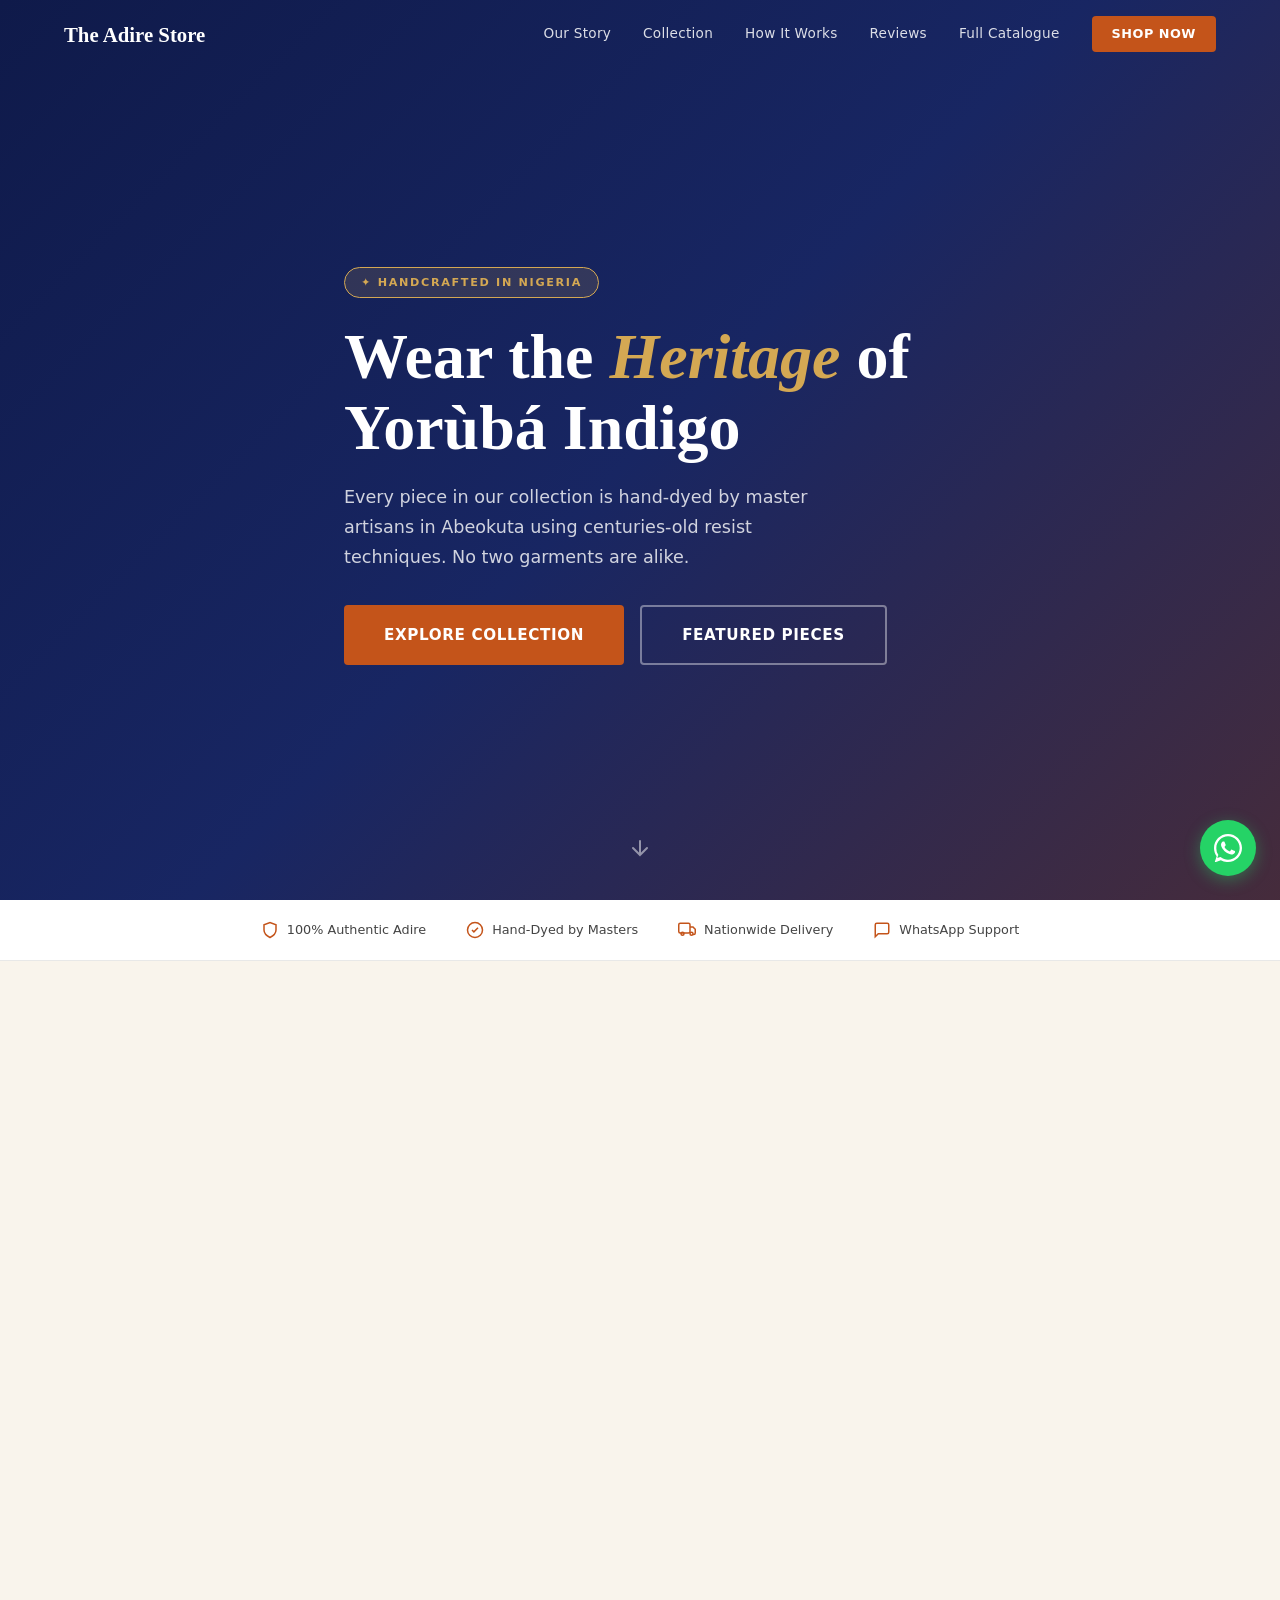
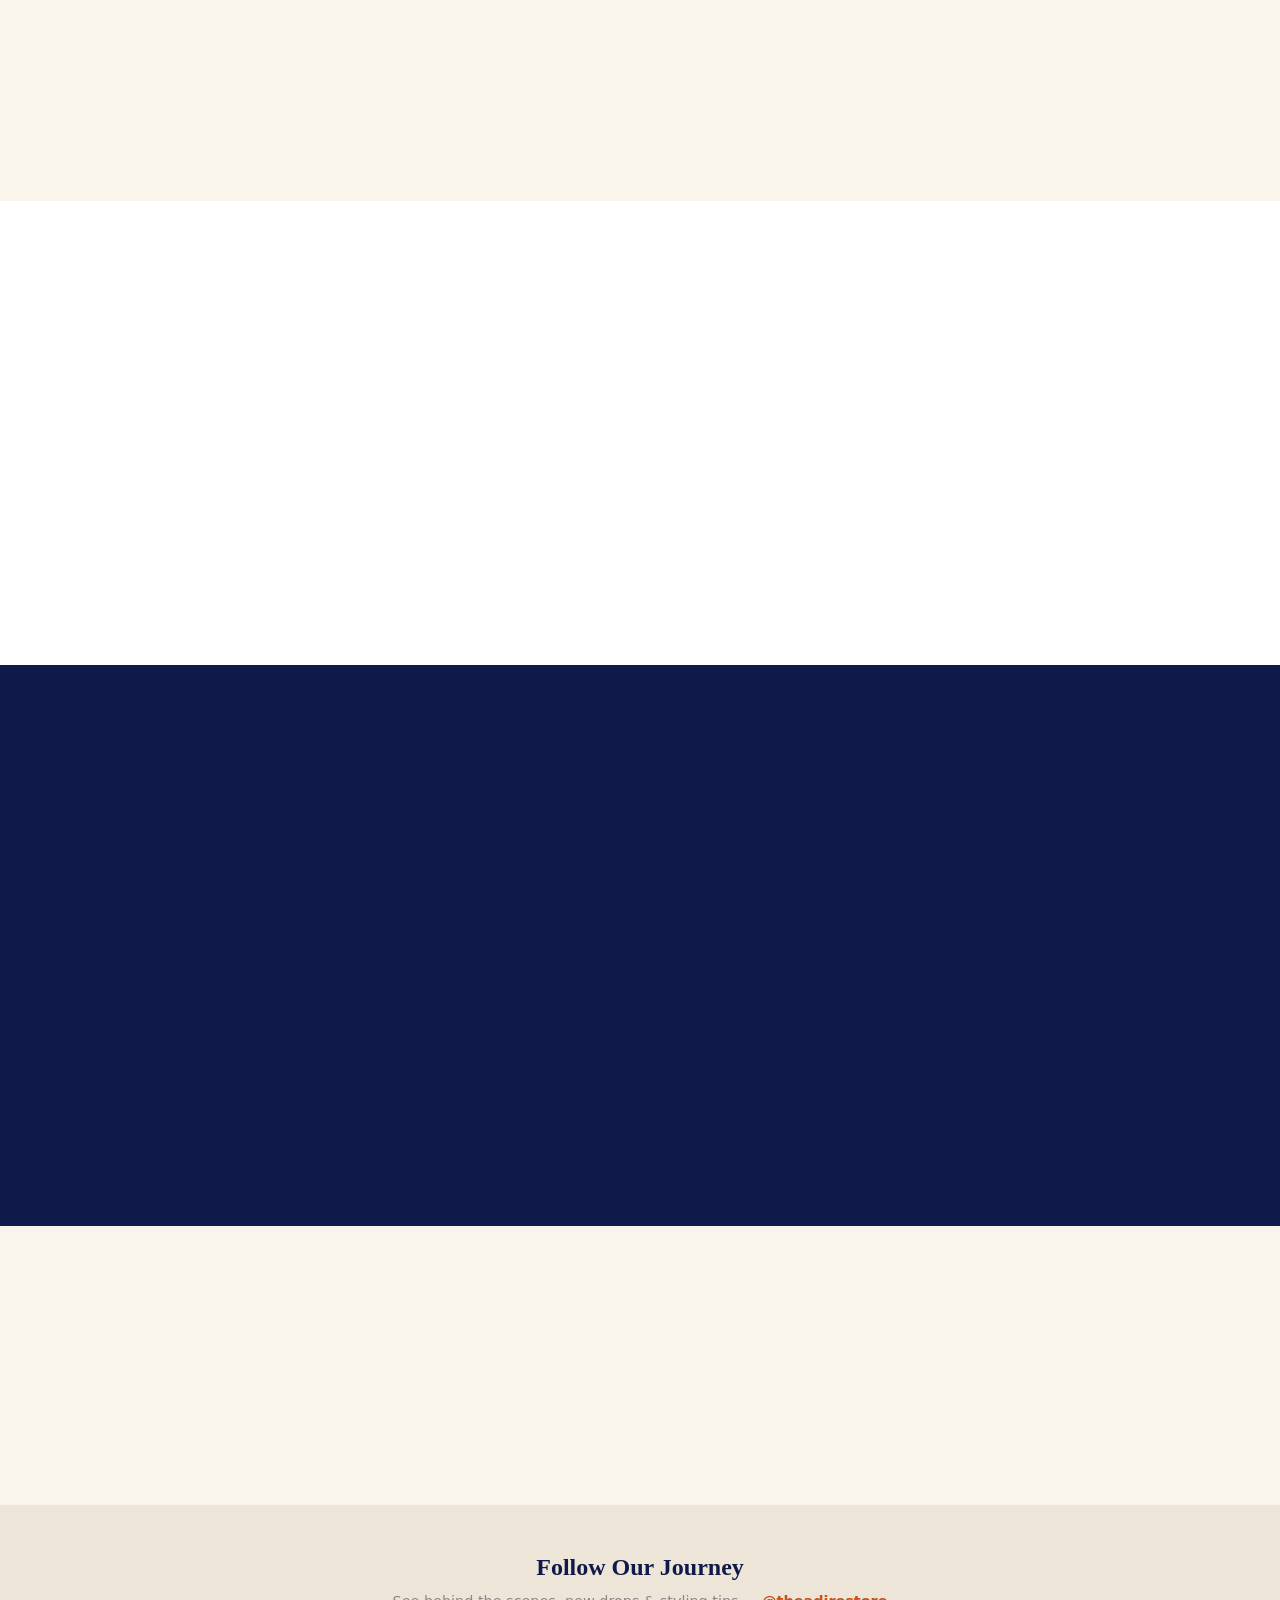
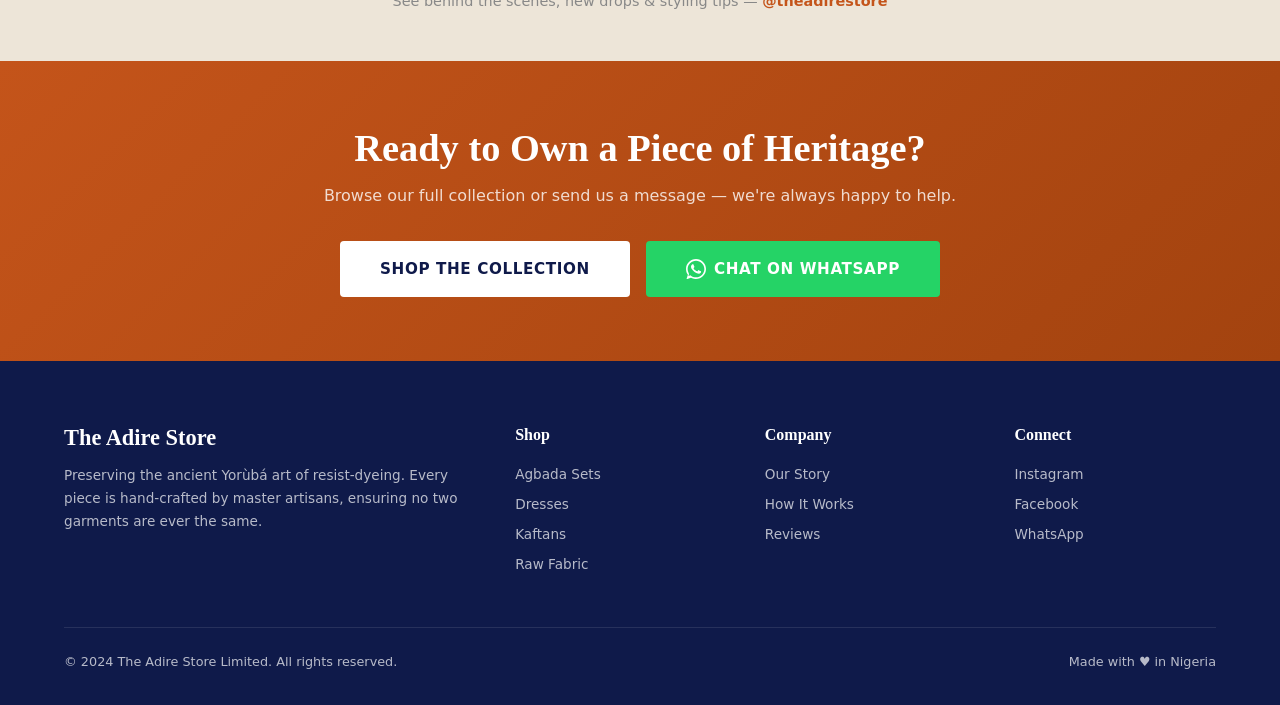
==== commit 9349772e: "adirestore v2" ====
--- a/index.html
+++ b/index.html
@@ -1,1820 +1,417 @@
 <!DOCTYPE html>
 <html lang="en">
 <head>
-  <meta charset="UTF-8" />
-  <meta name="viewport" content="width=device-width, initial-scale=1.0" />
-
-  <!-- SEO Meta Tags -->
-  <title>The Adire Store Limited | Authentic Nigerian Adire Clothing & Fabric</title>
-  <meta name="description" content="Discover handcrafted authentic Nigerian Adire clothing at The Adire Store Limited. Shop premium Adire attire, fabric, and accessories rooted in Yoruba heritage. Order now via WhatsApp." />
-  <meta name="keywords" content="adire, adire clothing, Nigerian adire, Yoruba fabric, adire store, authentic adire, tie-dye Nigeria, adire attire, adire fashion, Nigerian traditional wear, adire online store" />
-  <meta name="author" content="The Adire Store Limited" />
-  <meta name="robots" content="index, follow" />
-  <link rel="canonical" href="https://theadirestore.com/" />
-
-  <!-- Open Graph / Facebook -->
-  <meta property="og:type" content="website" />
-  <meta property="og:url" content="https://theadirestore.com/" />
-  <meta property="og:title" content="The Adire Store Limited | Authentic Nigerian Adire Clothing" />
-  <meta property="og:description" content="Premium handcrafted Adire attire rooted in Yoruba heritage. Each piece tells a story. Shop now." />
-  <meta property="og:image" content="https://theadirestore.com/og-image.jpg" />
-
-  <!-- Twitter -->
-  <meta name="twitter:card" content="summary_large_image" />
-  <meta name="twitter:title" content="The Adire Store Limited | Authentic Adire Clothing" />
-  <meta name="twitter:description" content="Premium handcrafted Adire attire rooted in Yoruba heritage." />
-  <meta name="twitter:image" content="https://theadirestore.com/og-image.jpg" />
-
-  <!-- Structured Data -->
+  <meta charset="UTF-8">
+  <meta name="viewport" content="width=device-width, initial-scale=1.0">
+  <meta http-equiv="Content-Security-Policy" content="default-src 'self'; script-src 'self' 'unsafe-inline' https://cdn.amplitude.com; style-src 'self' 'unsafe-inline' https://fonts.googleapis.com; font-src https://fonts.gstatic.com; img-src 'self' https://images.pexels.com data:; connect-src 'self' https://*.amplitude.com;">
+  <title>The Adire Store Limited — Authentic Nigerian Adire Clothing</title>
+  <meta name="description" content="Premium hand-dyed Adire clothing from Nigeria. Agbada sets, dresses, kaftans, and raw fabric — all crafted by master artisans in Abeokuta.">
+  <meta property="og:title" content="The Adire Store Limited">
+  <meta property="og:description" content="Premium hand-dyed Adire clothing. Authentic Nigerian heritage, modern craft.">
+  <meta property="og:type" content="website">
+  <meta property="og:url" content="https://theadirestore.com">
+  <link rel="canonical" href="https://theadirestore.com">
+  <link rel="preconnect" href="https://fonts.googleapis.com">
+  <link rel="preconnect" href="https://fonts.gstatic.com" crossorigin>
+  <link href="https://fonts.googleapis.com/css2?family=Cormorant+Garamond:ital,wght@0,400;0,600;0,700;1,400;1,600&family=Inter:wght@400;500;600;700&display=swap" rel="stylesheet">
+  <link rel="stylesheet" href="css/styles.css">
   <script type="application/ld+json">
   {
-    "@context": "https://schema.org",
-    "@type": "ClothingStore",
-    "name": "The Adire Store Limited",
-    "description": "Authentic handcrafted Nigerian Adire clothing and fabric rooted in Yoruba heritage.",
-    "url": "https://theadirestore.com",
-    "telephone": "+2348000000000",
-    "address": {
-      "@type": "PostalAddress",
-      "addressCountry": "NG"
-    },
-    "sameAs": [
-      "https://instagram.com/theadirestore",
-      "https://facebook.com/theadirestore"
-    ]
+    "@context":"https://schema.org",
+    "@type":"ClothingStore",
+    "name":"The Adire Store Limited",
+    "description":"Premium hand-dyed Adire clothing from Nigeria",
+    "url":"https://theadirestore.com",
+    "telephone":"+2348000000000",
+    "priceRange":"₦18,000 – ₦85,000",
+    "address":{"@type":"PostalAddress","addressCountry":"NG"}
   }
   </script>
-
-  <!-- Fonts -->
-  <link rel="preconnect" href="https://fonts.googleapis.com" />
-  <link rel="preconnect" href="https://fonts.gstatic.com" crossorigin />
-  <link href="https://fonts.googleapis.com/css2?family=Playfair+Display:ital,wght@0,400;0,600;0,700;0,900;1,400;1,600&family=Inter:wght@300;400;500;600&family=DM+Serif+Display:ital@0;1&display=swap" rel="stylesheet" />
-
-  <style>
-    *, *::before, *::after { box-sizing: border-box; margin: 0; padding: 0; }
-
-    :root {
-      --indigo: #1B2A6B;
-      --indigo-deep: #0F1A4A;
-      --indigo-light: #2D4499;
-      --cream: #F9F4EC;
-      --cream-dark: #EDE5D8;
-      --terracotta: #C4541A;
-      --terracotta-light: #E06030;
-      --gold: #D4A853;
-      --gold-light: #E8C47A;
-      --charcoal: #2C2C2C;
-      --text-mid: #5A5A5A;
-      --white: #FFFFFF;
-      --font-display: 'DM Serif Display', 'Playfair Display', Georgia, serif;
-      --font-body: 'Inter', -apple-system, sans-serif;
-      --ease-out: cubic-bezier(0.16, 1, 0.3, 1);
-    }
-
-    html { scroll-behavior: smooth; }
-
-    body {
-      font-family: var(--font-body);
-      background: var(--cream);
-      color: var(--charcoal);
-      overflow-x: hidden;
-    }
-
-    /* ─── NAV ─── */
-    nav {
-      position: fixed;
-      top: 0; left: 0; right: 0;
-      z-index: 100;
-      display: flex;
-      align-items: center;
-      justify-content: space-between;
-      padding: 1.2rem 5vw;
-      background: transparent;
-      transition: background 0.4s ease, box-shadow 0.4s ease;
-    }
-    nav.scrolled {
-      background: rgba(27, 42, 107, 0.97);
-      backdrop-filter: blur(12px);
-      box-shadow: 0 2px 30px rgba(0,0,0,0.15);
-    }
-    .nav-logo {
-      display: flex;
-      flex-direction: column;
-      line-height: 1;
-      text-decoration: none;
-    }
-    .nav-logo-main {
-      font-family: var(--font-display);
-      font-size: 1.4rem;
-      color: var(--white);
-      letter-spacing: 0.01em;
-    }
-    .nav-logo-sub {
-      font-size: 0.6rem;
-      color: var(--gold);
-      letter-spacing: 0.25em;
-      text-transform: uppercase;
-      margin-top: 2px;
-    }
-    .nav-links {
-      display: flex;
-      gap: 2.5rem;
-      list-style: none;
-    }
-    .nav-links a {
-      color: rgba(255,255,255,0.85);
-      text-decoration: none;
-      font-size: 0.82rem;
-      font-weight: 500;
-      letter-spacing: 0.1em;
-      text-transform: uppercase;
-      transition: color 0.2s;
-    }
-    .nav-links a:hover { color: var(--gold); }
-    .nav-cta {
-      background: var(--terracotta);
-      color: var(--white) !important;
-      padding: 0.55rem 1.4rem;
-      border-radius: 2px;
-      transition: background 0.2s !important;
-    }
-    .nav-cta:hover { background: var(--terracotta-light) !important; color: var(--white) !important; }
-
-    .nav-hamburger {
-      display: none;
-      flex-direction: column;
-      gap: 5px;
-      cursor: pointer;
-      background: none;
-      border: none;
-      padding: 4px;
-    }
-    .nav-hamburger span {
-      display: block;
-      width: 24px;
-      height: 2px;
-      background: var(--white);
-      transition: 0.3s;
-    }
-
-    /* ─── HERO ─── */
-    .hero {
-      min-height: 100vh;
-      background: var(--indigo-deep);
-      position: relative;
-      display: flex;
-      align-items: center;
-      overflow: hidden;
-    }
-
-    .hero-pattern {
-      position: absolute;
-      inset: 0;
-      opacity: 0.12;
-    }
-
-    .hero-bg-img {
-      position: absolute;
-      inset: 0;
-      background:
-        radial-gradient(ellipse at 70% 50%, rgba(212,168,83,0.18) 0%, transparent 55%),
-        radial-gradient(ellipse at 20% 80%, rgba(196,84,26,0.15) 0%, transparent 45%),
-        linear-gradient(135deg, #0F1A4A 0%, #1B2A6B 50%, #0F1A4A 100%);
-    }
-
-    .hero-content {
-      position: relative;
-      z-index: 2;
-      padding: 0 5vw;
-      max-width: 780px;
-      margin-top: 80px;
-    }
-    .hero-eyebrow {
-      display: flex;
-      align-items: center;
-      gap: 0.75rem;
-      margin-bottom: 1.8rem;
-    }
-    .hero-eyebrow-line {
-      width: 40px;
-      height: 2px;
-      background: var(--gold);
-    }
-    .hero-eyebrow-text {
-      font-size: 0.7rem;
-      letter-spacing: 0.3em;
-      text-transform: uppercase;
-      color: var(--gold);
-      font-weight: 500;
-    }
-    .hero h1 {
-      font-family: var(--font-display);
-      font-size: clamp(3rem, 7vw, 6rem);
-      color: var(--white);
-      line-height: 1.05;
-      margin-bottom: 1.5rem;
-    }
-    .hero h1 em {
-      font-style: italic;
-      color: var(--gold);
-    }
-    .hero-desc {
-      font-size: 1.1rem;
-      color: rgba(255,255,255,0.72);
-      line-height: 1.75;
-      max-width: 480px;
-      margin-bottom: 2.8rem;
-      font-weight: 300;
-    }
-    .hero-actions {
-      display: flex;
-      gap: 1rem;
-      flex-wrap: wrap;
-    }
-    .btn-primary {
-      display: inline-flex;
-      align-items: center;
-      gap: 0.5rem;
-      background: var(--terracotta);
-      color: var(--white);
-      padding: 0.95rem 2.2rem;
-      font-size: 0.85rem;
-      font-weight: 600;
-      letter-spacing: 0.08em;
-      text-transform: uppercase;
-      text-decoration: none;
-      border-radius: 2px;
-      transition: background 0.2s, transform 0.2s;
-      border: none;
-      cursor: pointer;
-    }
-    .btn-primary:hover { background: var(--terracotta-light); transform: translateY(-1px); }
-    .btn-outline {
-      display: inline-flex;
-      align-items: center;
-      gap: 0.5rem;
-      border: 1.5px solid rgba(255,255,255,0.35);
-      color: var(--white);
-      padding: 0.95rem 2.2rem;
-      font-size: 0.85rem;
-      font-weight: 500;
-      letter-spacing: 0.08em;
-      text-transform: uppercase;
-      text-decoration: none;
-      border-radius: 2px;
-      transition: border-color 0.2s, background 0.2s;
-    }
-    .btn-outline:hover { border-color: var(--gold); background: rgba(212,168,83,0.1); }
-
-    .hero-scroll {
-      position: absolute;
-      bottom: 2.5rem;
-      left: 5vw;
-      display: flex;
-      align-items: center;
-      gap: 0.75rem;
-      z-index: 2;
-    }
-    .hero-scroll-line {
-      width: 50px;
-      height: 1px;
-      background: rgba(255,255,255,0.3);
-    }
-    .hero-scroll-text {
-      font-size: 0.65rem;
-      letter-spacing: 0.25em;
-      text-transform: uppercase;
-      color: rgba(255,255,255,0.4);
-    }
-
-    /* Adire SVG Pattern Decorative */
-    .hero-deco {
-      position: absolute;
-      right: -2%;
-      top: 50%;
-      transform: translateY(-50%);
-      width: 52%;
-      max-width: 680px;
-      opacity: 0.9;
-      z-index: 1;
-    }
-
-    /* ─── SECTION COMMONS ─── */
-    section { padding: 7rem 5vw; }
-
-    .section-eyebrow {
-      font-size: 0.65rem;
-      letter-spacing: 0.35em;
-      text-transform: uppercase;
-      color: var(--terracotta);
-      font-weight: 600;
-      margin-bottom: 0.8rem;
-    }
-    .section-title {
-      font-family: var(--font-display);
-      font-size: clamp(2rem, 4vw, 3.2rem);
-      color: var(--indigo);
-      line-height: 1.15;
-      margin-bottom: 1.2rem;
-    }
-    .section-lead {
-      font-size: 1rem;
-      color: var(--text-mid);
-      line-height: 1.8;
-      max-width: 560px;
-      font-weight: 300;
-    }
-
-    /* ─── ABOUT BAND ─── */
-    .about {
-      background: var(--indigo);
-      color: var(--white);
-      display: grid;
-      grid-template-columns: 1fr 1fr;
-      gap: 5rem;
-      align-items: center;
-    }
-    .about .section-eyebrow { color: var(--gold); }
-    .about .section-title { color: var(--white); }
-    .about .section-lead { color: rgba(255,255,255,0.72); max-width: 100%; }
-    .about-stats {
-      display: grid;
-      grid-template-columns: 1fr 1fr;
-      gap: 2rem;
-      margin-top: 3rem;
-    }
-    .about-stat-num {
-      font-family: var(--font-display);
-      font-size: 2.8rem;
-      color: var(--gold);
-      line-height: 1;
-    }
-    .about-stat-label {
-      font-size: 0.78rem;
-      color: rgba(255,255,255,0.55);
-      letter-spacing: 0.1em;
-      text-transform: uppercase;
-      margin-top: 0.3rem;
-    }
-    .about-visual {
-      position: relative;
-    }
-    .about-img-frame {
-      aspect-ratio: 4/5;
-      border-radius: 4px;
-      overflow: hidden;
-      background: var(--indigo-light);
-      position: relative;
-    }
-    .about-img-placeholder {
-      width: 100%;
-      height: 100%;
-      display: flex;
-      flex-direction: column;
-      align-items: center;
-      justify-content: center;
-      background: linear-gradient(135deg, #2D4499, #1B2A6B);
-    }
-    .about-img-placeholder svg { opacity: 0.5; }
-    .about-img-placeholder span {
-      font-size: 0.7rem;
-      letter-spacing: 0.2em;
-      text-transform: uppercase;
-      color: rgba(255,255,255,0.4);
-      margin-top: 1rem;
-    }
-    .about-badge {
-      position: absolute;
-      bottom: -1.5rem;
-      right: -1.5rem;
-      width: 110px;
-      height: 110px;
-      background: var(--terracotta);
-      border-radius: 50%;
-      display: flex;
-      flex-direction: column;
-      align-items: center;
-      justify-content: center;
-      color: var(--white);
-      text-align: center;
-    }
-    .about-badge-num {
-      font-family: var(--font-display);
-      font-size: 1.8rem;
-      line-height: 1;
-    }
-    .about-badge-text {
-      font-size: 0.6rem;
-      letter-spacing: 0.1em;
-      text-transform: uppercase;
-      opacity: 0.85;
-    }
-
-    /* ─── PRODUCTS ─── */
-    .products { background: var(--cream); }
-    .products-header {
-      display: flex;
-      align-items: flex-end;
-      justify-content: space-between;
-      margin-bottom: 3.5rem;
-      gap: 2rem;
-    }
-    .products-filter {
-      display: flex;
-      gap: 0.75rem;
-      flex-wrap: wrap;
-    }
-    .filter-btn {
-      padding: 0.45rem 1.2rem;
-      border: 1.5px solid var(--cream-dark);
-      background: transparent;
-      color: var(--text-mid);
-      font-family: var(--font-body);
-      font-size: 0.78rem;
-      letter-spacing: 0.05em;
-      text-transform: uppercase;
-      border-radius: 2px;
-      cursor: pointer;
-      transition: all 0.2s;
-    }
-    .filter-btn:hover, .filter-btn.active {
-      background: var(--indigo);
-      color: var(--white);
-      border-color: var(--indigo);
-    }
-
-    .products-grid {
-      display: grid;
-      grid-template-columns: repeat(auto-fill, minmax(280px, 1fr));
-      gap: 2rem;
-    }
-
-    .product-card {
-      background: var(--white);
-      border-radius: 4px;
-      overflow: hidden;
-      cursor: pointer;
-      transition: transform 0.3s var(--ease-out), box-shadow 0.3s ease;
-      position: relative;
-    }
-    .product-card:hover {
-      transform: translateY(-6px);
-      box-shadow: 0 20px 50px rgba(27,42,107,0.12);
-    }
-    .product-img {
-      aspect-ratio: 3/4;
-      position: relative;
-      overflow: hidden;
-    }
-    .product-img-inner {
-      width: 100%;
-      height: 100%;
-      display: flex;
-      align-items: center;
-      justify-content: center;
-      transition: transform 0.5s var(--ease-out);
-    }
-    .product-card:hover .product-img-inner { transform: scale(1.04); }
-    .product-badge {
-      position: absolute;
-      top: 1rem;
-      left: 1rem;
-      background: var(--terracotta);
-      color: var(--white);
-      font-size: 0.62rem;
-      font-weight: 600;
-      letter-spacing: 0.12em;
-      text-transform: uppercase;
-      padding: 0.3rem 0.7rem;
-      border-radius: 2px;
-      z-index: 1;
-    }
-    .product-badge.new { background: var(--indigo); }
-    .product-sku-tag {
-      position: absolute;
-      top: 1rem;
-      right: 1rem;
-      background: rgba(0,0,0,0.45);
-      color: rgba(255,255,255,0.8);
-      font-size: 0.58rem;
-      letter-spacing: 0.1em;
-      text-transform: uppercase;
-      padding: 0.25rem 0.6rem;
-      border-radius: 2px;
-      z-index: 1;
-      backdrop-filter: blur(4px);
-    }
-    .product-quick-view {
-      position: absolute;
-      bottom: 1rem;
-      left: 50%;
-      transform: translateX(-50%) translateY(10px);
-      background: rgba(27,42,107,0.92);
-      color: var(--white);
-      font-size: 0.7rem;
-      letter-spacing: 0.12em;
-      text-transform: uppercase;
-      padding: 0.55rem 1.4rem;
-      border-radius: 2px;
-      opacity: 0;
-      transition: opacity 0.25s, transform 0.25s;
-      white-space: nowrap;
-      backdrop-filter: blur(4px);
-      pointer-events: none;
-    }
-    .product-card:hover .product-quick-view {
-      opacity: 1;
-      transform: translateX(-50%) translateY(0);
-      pointer-events: auto;
-    }
-    .product-info {
-      padding: 1.25rem;
-      border-top: 1px solid var(--cream-dark);
-    }
-    .product-category {
-      font-size: 0.62rem;
-      letter-spacing: 0.2em;
-      text-transform: uppercase;
-      color: var(--terracotta);
-      font-weight: 500;
-      margin-bottom: 0.4rem;
-    }
-    .product-name {
-      font-family: var(--font-display);
-      font-size: 1.1rem;
-      color: var(--indigo);
-      margin-bottom: 0.3rem;
-      line-height: 1.3;
-    }
-    .product-desc-short {
-      font-size: 0.78rem;
-      color: var(--text-mid);
-      line-height: 1.6;
-      margin-bottom: 1rem;
-    }
-    .product-footer {
-      display: flex;
-      align-items: center;
-      justify-content: space-between;
-    }
-    .product-price {
-      font-family: var(--font-display);
-      font-size: 1.3rem;
-      color: var(--charcoal);
-    }
-    .product-price span {
-      font-family: var(--font-body);
-      font-size: 0.72rem;
-      color: var(--text-mid);
-      font-style: normal;
-      margin-left: 2px;
-    }
-    .product-order-btn {
-      display: inline-flex;
-      align-items: center;
-      gap: 0.4rem;
-      background: var(--terracotta);
-      color: var(--white);
-      border: none;
-      padding: 0.55rem 1rem;
-      font-family: var(--font-body);
-      font-size: 0.72rem;
-      font-weight: 600;
-      letter-spacing: 0.08em;
-      text-transform: uppercase;
-      border-radius: 2px;
-      cursor: pointer;
-      transition: background 0.2s;
-      text-decoration: none;
-    }
-    .product-order-btn:hover { background: var(--terracotta-light); }
-
-    /* ─── MODAL ─── */
-    .modal-overlay {
-      display: none;
-      position: fixed;
-      inset: 0;
-      background: rgba(15,26,74,0.82);
-      z-index: 999;
-      align-items: center;
-      justify-content: center;
-      padding: 1.5rem;
-      backdrop-filter: blur(6px);
-    }
-    .modal-overlay.open { display: flex; }
-    .modal {
-      background: var(--white);
-      border-radius: 6px;
-      max-width: 900px;
-      width: 100%;
-      max-height: 90vh;
-      overflow-y: auto;
-      display: grid;
-      grid-template-columns: 1fr 1fr;
-      position: relative;
-      animation: modalIn 0.35s var(--ease-out);
-    }
-    @keyframes modalIn {
-      from { opacity: 0; transform: scale(0.96) translateY(10px); }
-      to { opacity: 1; transform: scale(1) translateY(0); }
-    }
-    .modal-close {
-      position: absolute;
-      top: 1.2rem;
-      right: 1.2rem;
-      background: var(--cream);
-      border: none;
-      width: 34px;
-      height: 34px;
-      border-radius: 50%;
-      font-size: 1.1rem;
-      cursor: pointer;
-      display: flex;
-      align-items: center;
-      justify-content: center;
-      color: var(--charcoal);
-      z-index: 10;
-      transition: background 0.2s;
-    }
-    .modal-close:hover { background: var(--cream-dark); }
-    .modal-image {
-      aspect-ratio: 1;
-      overflow: hidden;
-      border-radius: 6px 0 0 6px;
-    }
-    .modal-image-inner {
-      width: 100%;
-      height: 100%;
-    }
-    .modal-details {
-      padding: 2.5rem;
-      display: flex;
-      flex-direction: column;
-    }
-    .modal-category {
-      font-size: 0.62rem;
-      letter-spacing: 0.25em;
-      text-transform: uppercase;
-      color: var(--terracotta);
-      font-weight: 600;
-      margin-bottom: 0.6rem;
-    }
-    .modal-name {
-      font-family: var(--font-display);
-      font-size: 1.9rem;
-      color: var(--indigo);
-      line-height: 1.2;
-      margin-bottom: 0.5rem;
-    }
-    .modal-sku {
-      font-size: 0.65rem;
-      color: var(--text-mid);
-      letter-spacing: 0.15em;
-      text-transform: uppercase;
-      margin-bottom: 1.2rem;
-    }
-    .modal-price {
-      font-family: var(--font-display);
-      font-size: 2rem;
-      color: var(--charcoal);
-      margin-bottom: 1.5rem;
-    }
-    .modal-desc {
-      font-size: 0.88rem;
-      color: var(--text-mid);
-      line-height: 1.85;
-      margin-bottom: 1.8rem;
-      flex: 1;
-    }
-    .modal-tags {
-      display: flex;
-      flex-wrap: wrap;
-      gap: 0.5rem;
-      margin-bottom: 1.8rem;
-    }
-    .modal-tag {
-      background: var(--cream);
-      color: var(--indigo);
-      font-size: 0.65rem;
-      letter-spacing: 0.1em;
-      text-transform: uppercase;
-      padding: 0.3rem 0.75rem;
-      border-radius: 2px;
-      border: 1px solid var(--cream-dark);
-    }
-    .modal-cta {
-      display: flex;
-      flex-direction: column;
-      gap: 0.75rem;
-    }
-    .modal-whatsapp {
-      display: flex;
-      align-items: center;
-      justify-content: center;
-      gap: 0.6rem;
-      background: #25D366;
-      color: var(--white);
-      border: none;
-      padding: 1rem 1.5rem;
-      border-radius: 3px;
-      font-family: var(--font-body);
-      font-size: 0.88rem;
-      font-weight: 600;
-      letter-spacing: 0.06em;
-      text-transform: uppercase;
-      cursor: pointer;
-      text-decoration: none;
-      transition: background 0.2s, transform 0.2s;
-    }
-    .modal-whatsapp:hover { background: #1ebe5d; transform: translateY(-1px); }
-    .modal-enquire {
-      display: flex;
-      align-items: center;
-      justify-content: center;
-      gap: 0.5rem;
-      border: 1.5px solid var(--cream-dark);
-      background: transparent;
-      color: var(--text-mid);
-      padding: 0.75rem;
-      border-radius: 3px;
-      font-size: 0.78rem;
-      font-family: var(--font-body);
-      letter-spacing: 0.05em;
-      cursor: pointer;
-      transition: border-color 0.2s, color 0.2s;
-    }
-    .modal-enquire:hover { border-color: var(--indigo); color: var(--indigo); }
-
-    /* ─── PROCESS ─── */
-    .process {
-      background: var(--cream-dark);
-    }
-    .process-grid {
-      display: grid;
-      grid-template-columns: repeat(4, 1fr);
-      gap: 2rem;
-      margin-top: 4rem;
-    }
-    .process-step {
-      position: relative;
-      padding-top: 1rem;
-    }
-    .process-step-num {
-      font-family: var(--font-display);
-      font-size: 4rem;
-      color: rgba(27,42,107,0.08);
-      line-height: 1;
-      position: absolute;
-      top: 0;
-      left: 0;
-      font-style: italic;
-    }
-    .process-icon {
-      width: 52px;
-      height: 52px;
-      border-radius: 50%;
-      background: var(--indigo);
-      display: flex;
-      align-items: center;
-      justify-content: center;
-      margin-bottom: 1.2rem;
-      position: relative;
-      z-index: 1;
-    }
-    .process-step h3 {
-      font-family: var(--font-display);
-      font-size: 1.15rem;
-      color: var(--indigo);
-      margin-bottom: 0.6rem;
-    }
-    .process-step p {
-      font-size: 0.83rem;
-      color: var(--text-mid);
-      line-height: 1.75;
-    }
-
-    /* ─── TESTIMONIALS ─── */
-    .testimonials { background: var(--white); }
-    .testimonials-grid {
-      display: grid;
-      grid-template-columns: repeat(auto-fill, minmax(300px, 1fr));
-      gap: 1.5rem;
-      margin-top: 3.5rem;
-    }
-    .testimonial-card {
-      background: var(--cream);
-      padding: 2rem;
-      border-radius: 4px;
-      position: relative;
-      border-left: 3px solid var(--terracotta);
-      transition: transform 0.3s ease, box-shadow 0.3s ease;
-    }
-    .testimonial-card:hover {
-      transform: translateY(-4px);
-      box-shadow: 0 12px 40px rgba(27,42,107,0.08);
-    }
-    .testimonial-quote-mark {
-      font-family: var(--font-display);
-      font-size: 5rem;
-      color: var(--terracotta);
-      opacity: 0.15;
-      line-height: 0.6;
-      margin-bottom: 1rem;
-      display: block;
-    }
-    .testimonial-text {
-      font-size: 0.88rem;
-      color: var(--charcoal);
-      line-height: 1.85;
-      margin-bottom: 1.5rem;
-      font-style: italic;
-    }
-    .testimonial-stars {
-      color: var(--gold);
-      font-size: 0.85rem;
-      letter-spacing: 2px;
-      margin-bottom: 1rem;
-    }
-    .testimonial-author {
-      display: flex;
-      align-items: center;
-      gap: 0.75rem;
-    }
-    .testimonial-avatar {
-      width: 40px;
-      height: 40px;
-      border-radius: 50%;
-      display: flex;
-      align-items: center;
-      justify-content: center;
-      font-family: var(--font-display);
-      font-size: 1rem;
-      color: var(--white);
-      flex-shrink: 0;
-    }
-    .testimonial-author-name {
-      font-weight: 600;
-      font-size: 0.85rem;
-      color: var(--indigo);
-    }
-    .testimonial-author-loc {
-      font-size: 0.72rem;
-      color: var(--text-mid);
-      margin-top: 1px;
-    }
-
-    /* ─── INSTAGRAM BAND ─── */
-    .insta-band {
-      background: var(--indigo);
-      padding: 5rem 5vw;
-      text-align: center;
-    }
-    .insta-band .section-eyebrow { color: var(--gold); }
-    .insta-band .section-title { color: var(--white); }
-    .insta-band .section-lead { color: rgba(255,255,255,0.6); margin: 0 auto 2.5rem; text-align: center; }
-    .insta-handle {
-      font-family: var(--font-display);
-      font-size: 1.5rem;
-      color: var(--gold);
-      font-style: italic;
-      display: block;
-      margin-bottom: 2.5rem;
-    }
-
-    /* ─── CTA BANNER ─── */
-    .cta-banner {
-      background: var(--terracotta);
-      padding: 5rem 5vw;
-      display: grid;
-      grid-template-columns: 1fr auto;
-      align-items: center;
-      gap: 3rem;
-    }
-    .cta-banner h2 {
-      font-family: var(--font-display);
-      font-size: clamp(1.8rem, 3.5vw, 2.8rem);
-      color: var(--white);
-      line-height: 1.2;
-    }
-    .cta-banner h2 em { font-style: italic; color: rgba(255,255,255,0.75); }
-    .cta-banner-actions { display: flex; gap: 1rem; flex-wrap: wrap; }
-    .btn-white {
-      display: inline-flex;
-      align-items: center;
-      gap: 0.5rem;
-      background: var(--white);
-      color: var(--terracotta);
-      padding: 1rem 2.2rem;
-      font-size: 0.85rem;
-      font-weight: 700;
-      letter-spacing: 0.08em;
-      text-transform: uppercase;
-      text-decoration: none;
-      border-radius: 2px;
-      transition: background 0.2s, transform 0.2s;
-      border: none;
-      cursor: pointer;
-    }
-    .btn-white:hover { background: var(--cream); transform: translateY(-1px); }
-    .btn-outline-white {
-      display: inline-flex;
-      align-items: center;
-      gap: 0.5rem;
-      border: 2px solid rgba(255,255,255,0.6);
-      color: var(--white);
-      padding: 1rem 2.2rem;
-      font-size: 0.85rem;
-      font-weight: 500;
-      letter-spacing: 0.08em;
-      text-transform: uppercase;
-      text-decoration: none;
-      border-radius: 2px;
-      transition: border-color 0.2s, background 0.2s;
-    }
-    .btn-outline-white:hover { border-color: var(--white); background: rgba(255,255,255,0.12); }
-
-    /* ─── FOOTER ─── */
-    footer {
-      background: var(--indigo-deep);
-      color: rgba(255,255,255,0.65);
-      padding: 5rem 5vw 2.5rem;
-    }
-    .footer-grid {
-      display: grid;
-      grid-template-columns: 1.5fr 1fr 1fr 1fr;
-      gap: 3rem;
-      margin-bottom: 4rem;
-    }
-    .footer-brand-name {
-      font-family: var(--font-display);
-      font-size: 1.5rem;
-      color: var(--white);
-      line-height: 1.1;
-      margin-bottom: 0.3rem;
-    }
-    .footer-brand-sub {
-      font-size: 0.6rem;
-      letter-spacing: 0.3em;
-      text-transform: uppercase;
-      color: var(--gold);
-      margin-bottom: 1.2rem;
-    }
-    .footer-tagline {
-      font-size: 0.83rem;
-      line-height: 1.75;
-      margin-bottom: 1.5rem;
-    }
-    .footer-social {
-      display: flex;
-      gap: 0.75rem;
-    }
-    .footer-social-link {
-      width: 36px;
-      height: 36px;
-      border: 1px solid rgba(255,255,255,0.2);
-      border-radius: 50%;
-      display: flex;
-      align-items: center;
-      justify-content: center;
-      color: rgba(255,255,255,0.65);
-      transition: border-color 0.2s, color 0.2s;
-    }
-    .footer-social-link:hover { border-color: var(--gold); color: var(--gold); }
-    .footer-col-title {
-      font-size: 0.65rem;
-      letter-spacing: 0.25em;
-      text-transform: uppercase;
-      color: var(--gold);
-      font-weight: 600;
-      margin-bottom: 1.2rem;
-    }
-    .footer-col ul { list-style: none; }
-    .footer-col ul li { margin-bottom: 0.65rem; }
-    .footer-col ul li a {
-      color: rgba(255,255,255,0.55);
-      text-decoration: none;
-      font-size: 0.83rem;
-      transition: color 0.2s;
-    }
-    .footer-col ul li a:hover { color: var(--white); }
-    .footer-bottom {
-      border-top: 1px solid rgba(255,255,255,0.08);
-      padding-top: 2rem;
-      display: flex;
-      align-items: center;
-      justify-content: space-between;
-      flex-wrap: wrap;
-      gap: 1rem;
-    }
-    .footer-bottom p { font-size: 0.75rem; }
-    .footer-bottom a { color: var(--gold); text-decoration: none; }
-
-    /* ─── WHATSAPP FLOAT ─── */
-    .whatsapp-float {
-      position: fixed;
-      bottom: 2rem;
-      right: 2rem;
-      z-index: 90;
-      width: 58px;
-      height: 58px;
-      background: #25D366;
-      border-radius: 50%;
-      display: flex;
-      align-items: center;
-      justify-content: center;
-      box-shadow: 0 6px 25px rgba(37,211,102,0.45);
-      text-decoration: none;
-      transition: transform 0.3s var(--ease-out), box-shadow 0.3s;
-      animation: floatPulse 3s ease-in-out infinite;
-    }
-    .whatsapp-float:hover {
-      transform: scale(1.1);
-      box-shadow: 0 10px 35px rgba(37,211,102,0.55);
-    }
-    @keyframes floatPulse {
-      0%, 100% { box-shadow: 0 6px 25px rgba(37,211,102,0.45); }
-      50% { box-shadow: 0 6px 40px rgba(37,211,102,0.65); }
-    }
-
-    /* ─── ANIMATIONS ─── */
-    .fade-up {
-      opacity: 0;
-      transform: translateY(30px);
-      transition: opacity 0.7s var(--ease-out), transform 0.7s var(--ease-out);
-    }
-    .fade-up.visible {
-      opacity: 1;
-      transform: translateY(0);
-    }
-
-    /* ─── RESPONSIVE ─── */
-    @media (max-width: 900px) {
-      .about { grid-template-columns: 1fr; }
-      .about-visual { display: none; }
-      .process-grid { grid-template-columns: 1fr 1fr; }
-      .footer-grid { grid-template-columns: 1fr 1fr; }
-      .modal { grid-template-columns: 1fr; }
-      .modal-image { aspect-ratio: 16/9; border-radius: 6px 6px 0 0; }
-      .cta-banner { grid-template-columns: 1fr; }
-    }
-    @media (max-width: 680px) {
-      .nav-links { display: none; }
-      .nav-hamburger { display: flex; }
-      nav.menu-open .nav-links {
-        display: flex;
-        flex-direction: column;
-        position: fixed;
-        inset: 0;
-        background: var(--indigo-deep);
-        align-items: center;
-        justify-content: center;
-        gap: 2.5rem;
-        z-index: 99;
-        font-size: 1.2rem;
-      }
-      .hero h1 { font-size: 2.8rem; }
-      .hero-deco { display: none; }
-      .process-grid { grid-template-columns: 1fr; }
-      .footer-grid { grid-template-columns: 1fr; }
-      section { padding: 4.5rem 5vw; }
-      .products-header { flex-direction: column; align-items: flex-start; }
-    }
-
-    @media (prefers-reduced-motion: reduce) {
-      *, *::before, *::after { transition: none !important; animation: none !important; }
-    }
-  </style>
 </head>
 <body>
 
-  <!-- ─── NAV ─── -->
-  <nav id="mainNav">
-    <a href="#" class="nav-logo" aria-label="The Adire Store Limited - Home">
-      <span class="nav-logo-main">The Adire Store</span>
-      <span class="nav-logo-sub">Limited · Est. 2018</span>
-    </a>
-    <ul class="nav-links" id="navLinks">
-      <li><a href="#products">Shop</a></li>
-      <li><a href="#about">Our Story</a></li>
-      <li><a href="#process">Craft</a></li>
-      <li><a href="#testimonials">Reviews</a></li>
-      <li><a href="https://wa.me/2348000000000" target="_blank" rel="noopener" class="nav-cta">Order on WhatsApp</a></li>
-    </ul>
-    <button class="nav-hamburger" id="hamburger" aria-label="Open menu" aria-expanded="false">
+<!-- Navigation -->
+<nav class="nav" id="nav">
+  <div class="nav-inner">
+    <a href="/" class="nav-logo">The Adire Store</a>
+    <div class="nav-links" id="navLinks">
+      <a href="#about">Our Story</a>
+      <a href="#products">Collection</a>
+      <a href="#process">How It Works</a>
+      <a href="#testimonials">Reviews</a>
+      <a href="catalogue.html">Full Catalogue</a>
+      <a href="catalogue.html" class="nav-cta">Shop Now</a>
+    </div>
+    <button class="nav-hamburger" id="navToggle" aria-label="Menu">
       <span></span><span></span><span></span>
     </button>
-  </nav>
-
-  <!-- ─── HERO ─── -->
-  <section class="hero" id="home" aria-label="Hero">
-    <div class="hero-bg-img" aria-hidden="true"></div>
-
-    <!-- Decorative Adire SVG Pattern -->
-    <svg class="hero-deco" viewBox="0 0 600 750" fill="none" xmlns="http://www.w3.org/2000/svg" aria-hidden="true">
-      <!-- Background frame -->
-      <rect x="20" y="20" width="560" height="710" rx="6" fill="#2D4499" opacity="0.5"/>
-      <!-- Adire circles pattern -->
-      <g opacity="0.7">
-        <circle cx="300" cy="375" r="280" stroke="#D4A853" stroke-width="1.5" fill="none" opacity="0.3"/>
-        <circle cx="300" cy="375" r="200" stroke="#D4A853" stroke-width="1" fill="none" opacity="0.4"/>
-        <circle cx="300" cy="375" r="120" stroke="#D4A853" stroke-width="1.5" fill="none" opacity="0.5"/>
-        <!-- Adire-style geometric patterns -->
-        <g stroke="#C4E0FF" stroke-width="1" opacity="0.6">
-          <!-- Diamond grid -->
-          <line x1="60" y1="375" x2="540" y2="375"/>
-          <line x1="300" y1="95" x2="300" y2="655"/>
-          <line x1="60" y1="95" x2="540" y2="655"/>
-          <line x1="540" y1="95" x2="60" y2="655"/>
-          <!-- Additional diagonals -->
-          <line x1="60" y1="235" x2="540" y2="515"/>
-          <line x1="540" y1="235" x2="60" y2="515"/>
-          <line x1="180" y1="95" x2="180" y2="655"/>
-          <line x1="420" y1="95" x2="420" y2="655"/>
-          <line x1="60" y1="235" x2="540" y2="235"/>
-          <line x1="60" y1="515" x2="540" y2="515"/>
-        </g>
-        <!-- Adire dots -->
-        <g fill="#D4A853" opacity="0.6">
-          <circle cx="300" cy="95" r="5"/>
-          <circle cx="300" cy="655" r="5"/>
-          <circle cx="60" cy="375" r="5"/>
-          <circle cx="540" cy="375" r="5"/>
-          <circle cx="180" cy="235" r="4"/>
-          <circle cx="420" cy="235" r="4"/>
-          <circle cx="180" cy="515" r="4"/>
-          <circle cx="420" cy="515" r="4"/>
-          <circle cx="300" cy="375" r="10"/>
-          <circle cx="300" cy="375" r="5" fill="#C4541A"/>
-        </g>
-        <!-- Pattern cells -->
-        <g fill="none" stroke="#8AA4E8" stroke-width="0.8" opacity="0.5">
-          <rect x="120" y="155" width="120" height="120" rx="2"/>
-          <rect x="360" y="155" width="120" height="120" rx="2"/>
-          <rect x="120" y="475" width="120" height="120" rx="2"/>
-          <rect x="360" y="475" width="120" height="120" rx="2"/>
-          <!-- Inner details -->
-          <line x1="120" y1="215" x2="240" y2="215"/>
-          <line x1="180" y1="155" x2="180" y2="275"/>
-          <line x1="360" y1="215" x2="480" y2="215"/>
-          <line x1="420" y1="155" x2="420" y2="275"/>
-          <line x1="120" y1="535" x2="240" y2="535"/>
-          <line x1="180" y1="475" x2="180" y2="595"/>
-          <line x1="360" y1="535" x2="480" y2="535"/>
-          <line x1="420" y1="475" x2="420" y2="595"/>
-        </g>
-      </g>
-      <!-- Fabric texture stripes -->
-      <g opacity="0.15" fill="#FFFFFF">
-        <rect x="20" y="20" width="8" height="710" rx="2"/>
-        <rect x="572" y="20" width="8" height="710" rx="2"/>
-      </g>
-      <!-- Label -->
-      <text x="300" y="720" text-anchor="middle" font-family="serif" font-size="11" fill="#D4A853" opacity="0.6" letter-spacing="4">HANDCRAFTED ADIRE</text>
-    </svg>
-
-    <div class="hero-content">
-      <div class="hero-eyebrow">
-        <span class="hero-eyebrow-line" aria-hidden="true"></span>
-        <span class="hero-eyebrow-text">Authentic Yoruba Craft</span>
-      </div>
-      <h1>Wear the<br><em>Art of</em><br>Indigo.</h1>
-      <p class="hero-desc">
-        Every piece from The Adire Store Limited carries centuries of Yoruba mastery —
-        hand-dyed, hand-stitched, and made to be worn with pride.
-      </p>
-      <div class="hero-actions">
-        <a href="#products" class="btn-primary">
-          <svg width="16" height="16" fill="currentColor" viewBox="0 0 20 20"><path d="M3 1a1 1 0 000 2h1.22l.305 1.222a.997.997 0 00.01.042l1.358 5.43-.893.892C3.74 11.846 4.632 14 6.414 14H15a1 1 0 000-2H6.414l1-1H14a1 1 0 00.894-.553l3-6A1 1 0 0017 3H6.28l-.31-1.243A1 1 0 005 1H3zM16 16.5a1.5 1.5 0 11-3 0 1.5 1.5 0 013 0zM6.5 18a1.5 1.5 0 100-3 1.5 1.5 0 000 3z"/></svg>
-          Shop Collection
+  </div>
+</nav>
+
+<!-- Hero -->
+<section class="hero" id="hero">
+  <div class="hero-bg" style="background-image:url('https://images.pexels.com/photos/8655018/pexels-photo-8655018.jpeg?auto=compress&cs=tinysrgb&w=1920')"></div>
+  <div class="hero-overlay"></div>
+  <div class="hero-content container">
+    <div class="hero-badge">✦ Handcrafted in Nigeria</div>
+    <h1>Wear the <em>Heritage</em> of Yorùbá Indigo</h1>
+    <p>Every piece in our collection is hand-dyed by master artisans in Abeokuta using centuries-old resist techniques. No two garments are alike.</p>
+    <div class="hero-btns">
+      <a href="catalogue.html" class="btn btn-primary btn-lg">Explore Collection</a>
+      <a href="#products" class="btn btn-secondary btn-lg" style="border-color:rgba(255,255,255,0.4);color:var(--white)">Featured Pieces</a>
+    </div>
+  </div>
+  <div class="hero-scroll">
+    <svg viewBox="0 0 24 24" fill="none" stroke-width="2" stroke-linecap="round"><path d="M12 5v14M19 12l-7 7-7-7"/></svg>
+  </div>
+</section>
+
+<!-- Trust Bar -->
+<div class="trust-bar">
+  <div class="container">
+    <div class="trust-items">
+      <div class="trust-item">
+        <svg viewBox="0 0 24 24" fill="none" stroke-width="2"><path d="M12 22s8-4 8-10V5l-8-3-8 3v7c0 6 8 10 8 10z"/></svg>
+        100% Authentic Adire
+      </div>
+      <div class="trust-item">
+        <svg viewBox="0 0 24 24" fill="none" stroke-width="2"><circle cx="12" cy="12" r="10"/><path d="M8 12l2.5 2.5L16 9"/></svg>
+        Hand-Dyed by Masters
+      </div>
+      <div class="trust-item">
+        <svg viewBox="0 0 24 24" fill="none" stroke-width="2"><rect x="1" y="3" width="15" height="13" rx="2"/><path d="M16 8h4l3 3v5a2 2 0 01-2 2h-1M6 19a2 2 0 100-4 2 2 0 000 4zM18 19a2 2 0 100-4 2 2 0 000 4z"/></svg>
+        Nationwide Delivery
+      </div>
+      <div class="trust-item">
+        <svg viewBox="0 0 24 24" fill="none" stroke-width="2"><path d="M21 15a2 2 0 01-2 2H7l-4 4V5a2 2 0 012-2h14a2 2 0 012 2z"/></svg>
+        WhatsApp Support
+      </div>
+    </div>
+  </div>
+</div>
+
+<!-- About -->
+<section id="about">
+  <div class="container">
+    <div class="about-grid">
+      <div class="about-image fade-in">
+        <img src="https://images.pexels.com/photos/27787406/pexels-photo-27787406.jpeg?auto=compress&cs=tinysrgb&w=800" alt="African textile market display" loading="lazy">
+      </div>
+      <div class="fade-in">
+        <span class="eyebrow">Our Story</span>
+        <h2 class="section-title">Born From Indigo,<br>Built With Purpose</h2>
+        <p style="color:var(--gray-700);line-height:1.8;margin:1rem 0">The Adire Store was founded to preserve and celebrate the ancient Yorùbá art of resist-dyeing. Every garment carries centuries of cultural heritage — from the cassava paste (eleko) resist patterns to the natural indigo dye that gives each piece its signature deep blue.</p>
+        <p style="color:var(--gray-500);line-height:1.8;margin-bottom:1.5rem">We work directly with artisan communities in Abeokuta and Ibadan, ensuring fair wages and keeping these traditional techniques alive for future generations.</p>
+        <div class="about-stats">
+          <div class="stat"><div class="stat-num">200+</div><div class="stat-label">Happy Customers</div></div>
+          <div class="stat"><div class="stat-num">15+</div><div class="stat-label">Artisan Partners</div></div>
+          <div class="stat"><div class="stat-num">100%</div><div class="stat-label">Hand-Dyed</div></div>
+        </div>
+      </div>
+    </div>
+  </div>
+</section>
+
+<!-- Featured Products -->
+<section class="products-section" id="products">
+  <div class="container">
+    <div style="text-align:center;margin-bottom:1.5rem" class="fade-in">
+      <span class="eyebrow">The Collection</span>
+      <h2 class="section-title">Featured Pieces</h2>
+      <p class="section-sub" style="margin:0.5rem auto">Each piece is one of a kind, hand-dyed and crafted to order.</p>
+    </div>
+    <div class="filter-bar fade-in" id="filterBar">
+      <button class="filter-btn active" data-cat="all">All</button>
+    </div>
+    <div class="products-grid" id="productsGrid"></div>
+    <div style="text-align:center;margin-top:2.5rem" class="fade-in">
+      <a href="catalogue.html" class="btn btn-secondary">View All Items in Store →</a>
+    </div>
+  </div>
+</section>
+
+<!-- Process -->
+<section class="process" id="process">
+  <div class="container">
+    <div style="text-align:center" class="fade-in">
+      <span class="eyebrow">How It Works</span>
+      <h2 class="section-title">From Our Hands to Yours</h2>
+      <p class="section-sub" style="margin:0.5rem auto">A simple four-step journey to owning your own piece of heritage.</p>
+    </div>
+    <div class="process-grid">
+      <div class="process-step fade-in">
+        <div class="process-num">01</div>
+        <h4>Browse & Choose</h4>
+        <p>Explore our curated collection of authentic Adire pieces. Each item is photographed to show its unique pattern.</p>
+      </div>
+      <div class="process-step fade-in">
+        <div class="process-num">02</div>
+        <h4>Order via WhatsApp</h4>
+        <p>Tap the order button and you'll be connected to us on WhatsApp with your item pre-filled. Easy and personal.</p>
+      </div>
+      <div class="process-step fade-in">
+        <div class="process-num">03</div>
+        <h4>Crafted for You</h4>
+        <p>Your piece is hand-dyed and tailored to your measurements by our artisan partners. Made-to-order takes 5–10 days.</p>
+      </div>
+      <div class="process-step fade-in">
+        <div class="process-num">04</div>
+        <h4>Delivered Nationwide</h4>
+        <p>We ship across Nigeria. Track your order and receive it at your doorstep, packaged with care.</p>
+      </div>
+    </div>
+  </div>
+</section>
+
+<!-- Testimonials -->
+<section id="testimonials">
+  <div class="container">
+    <div style="text-align:center" class="fade-in">
+      <span class="eyebrow">What People Say</span>
+      <h2 class="section-title">Loved by Our Community</h2>
+    </div>
+    <div class="testimonials-grid" id="testimonialsGrid"></div>
+  </div>
+</section>
+
+<!-- Social Band -->
+<div class="social-band">
+  <div class="container">
+    <h3>Follow Our Journey</h3>
+    <p>See behind the scenes, new drops & styling tips — <a href="https://instagram.com/theadirestore" target="_blank" rel="noopener">@theadirestore</a></p>
+  </div>
+</div>
+
+<!-- CTA -->
+<div class="cta-band">
+  <div class="container">
+    <h2>Ready to Own a Piece of Heritage?</h2>
+    <p>Browse our full collection or send us a message — we're always happy to help.</p>
+    <div class="cta-btns">
+      <a href="catalogue.html" class="btn btn-white btn-lg">Shop the Collection</a>
+      <a id="ctaWhatsApp" href="#" class="btn btn-whatsapp btn-lg" target="_blank" rel="noopener">
+        <svg width="20" height="20" viewBox="0 0 24 24" fill="currentColor"><path d="M17.472 14.382c-.297-.149-1.758-.867-2.03-.967-.273-.099-.471-.148-.67.15-.197.297-.767.966-.94 1.164-.173.199-.347.223-.644.075-.297-.15-1.255-.463-2.39-1.475-.883-.788-1.48-1.761-1.653-2.059-.173-.297-.018-.458.13-.606.134-.133.298-.347.446-.52.149-.174.198-.298.298-.497.099-.198.05-.371-.025-.52-.075-.149-.669-1.612-.916-2.207-.242-.579-.487-.5-.669-.51-.173-.008-.371-.01-.57-.01-.198 0-.52.074-.792.372-.272.297-1.04 1.016-1.04 2.479 0 1.462 1.065 2.875 1.213 3.074.149.198 2.096 3.2 5.077 4.487.709.306 1.262.489 1.694.625.712.227 1.36.195 1.871.118.571-.085 1.758-.719 2.006-1.413.248-.694.248-1.289.173-1.413-.074-.124-.272-.198-.57-.347z"/><path d="M12 0C5.373 0 0 5.373 0 12c0 2.625.846 5.059 2.284 7.034L.789 23.492a.5.5 0 00.61.609l4.458-1.495A11.952 11.952 0 0012 24c6.627 0 12-5.373 12-12S18.627 0 12 0zm0 22c-2.29 0-4.404-.763-6.102-2.048l-.426-.324-2.628.881.881-2.628-.324-.426A9.935 9.935 0 012 12C2 6.486 6.486 2 12 2s10 4.486 10 10-4.486 10-10 10z"/></svg>
+        Chat on WhatsApp
+      </a>
+    </div>
+  </div>
+</div>
+
+<!-- Footer -->
+<footer class="footer">
+  <div class="container">
+    <div class="footer-grid">
+      <div class="footer-brand">
+        <h3>The Adire Store</h3>
+        <p>Preserving the ancient Yorùbá art of resist-dyeing. Every piece is hand-crafted by master artisans, ensuring no two garments are ever the same.</p>
+      </div>
+      <div class="footer-col">
+        <h4>Shop</h4>
+        <a href="catalogue.html?cat=agbada">Agbada Sets</a>
+        <a href="catalogue.html?cat=dress">Dresses</a>
+        <a href="catalogue.html?cat=kaftan">Kaftans</a>
+        <a href="catalogue.html?cat=fabric">Raw Fabric</a>
+      </div>
+      <div class="footer-col">
+        <h4>Company</h4>
+        <a href="#about">Our Story</a>
+        <a href="#process">How It Works</a>
+        <a href="#testimonials">Reviews</a>
+      </div>
+      <div class="footer-col">
+        <h4>Connect</h4>
+        <a href="https://instagram.com/theadirestore" target="_blank" rel="noopener">Instagram</a>
+        <a href="https://facebook.com/theadirestore" target="_blank" rel="noopener">Facebook</a>
+        <a id="footerWhatsApp" href="#" target="_blank" rel="noopener">WhatsApp</a>
+      </div>
+    </div>
+    <div class="footer-bottom">
+      <span>&copy; 2024 The Adire Store Limited. All rights reserved.</span>
+      <span>Made with ♥ in Nigeria</span>
+    </div>
+  </div>
+</footer>
+
+<!-- WhatsApp Float -->
+<a class="wa-float" id="waFloat" href="#" target="_blank" rel="noopener" aria-label="Chat on WhatsApp">
+  <svg viewBox="0 0 24 24"><path d="M17.472 14.382c-.297-.149-1.758-.867-2.03-.967-.273-.099-.471-.148-.67.15-.197.297-.767.966-.94 1.164-.173.199-.347.223-.644.075-.297-.15-1.255-.463-2.39-1.475-.883-.788-1.48-1.761-1.653-2.059-.173-.297-.018-.458.13-.606.134-.133.298-.347.446-.52.149-.174.198-.298.298-.497.099-.198.05-.371-.025-.52-.075-.149-.669-1.612-.916-2.207-.242-.579-.487-.5-.669-.51-.173-.008-.371-.01-.57-.01-.198 0-.52.074-.792.372-.272.297-1.04 1.016-1.04 2.479 0 1.462 1.065 2.875 1.213 3.074.149.198 2.096 3.2 5.077 4.487.709.306 1.262.489 1.694.625.712.227 1.36.195 1.871.118.571-.085 1.758-.719 2.006-1.413.248-.694.248-1.289.173-1.413-.074-.124-.272-.198-.57-.347z"/><path d="M12 0C5.373 0 0 5.373 0 12c0 2.625.846 5.059 2.284 7.034L.789 23.492a.5.5 0 00.61.609l4.458-1.495A11.952 11.952 0 0012 24c6.627 0 12-5.373 12-12S18.627 0 12 0zm0 22c-2.29 0-4.404-.763-6.102-2.048l-.426-.324-2.628.881.881-2.628-.324-.426A9.935 9.935 0 012 12C2 6.486 6.486 2 12 2s10 4.486 10 10-4.486 10-10 10z"/></svg>
+</a>
+
+<!-- Product Modal -->
+<div class="modal-overlay" id="modalOverlay">
+  <div class="modal" id="modal"></div>
+</div>
+
+<!-- Scripts -->
+<script src="js/security.js" data-adire-safe></script>
+<script src="js/store.js" data-adire-safe></script>
+<script src="js/analytics.js" data-adire-safe></script>
+<script data-adire-safe>
+(function(){
+  'use strict';
+
+  // --- Nav scroll ---
+  const nav = document.getElementById('nav');
+  window.addEventListener('scroll', () => nav.classList.toggle('scrolled', window.scrollY > 60));
+
+  // --- Mobile toggle ---
+  const toggle = document.getElementById('navToggle');
+  const links = document.getElementById('navLinks');
+  toggle.addEventListener('click', () => links.classList.toggle('open'));
+  links.querySelectorAll('a').forEach(a => a.addEventListener('click', () => links.classList.remove('open')));
+
+  // --- WhatsApp links ---
+  const waLink = AdireStore.whatsAppGeneral();
+  document.getElementById('waFloat').href = waLink;
+  document.getElementById('ctaWhatsApp').href = waLink;
+  document.getElementById('footerWhatsApp').href = waLink;
+  document.getElementById('waFloat').addEventListener('click', () => AdireAnalytics.whatsAppFloatClicked());
+
+  // --- Filter bar ---
+  const filterBar = document.getElementById('filterBar');
+  const cats = AdireStore.getCategories();
+  cats.forEach((label, key) => {
+    const btn = document.createElement('button');
+    btn.className = 'filter-btn';
+    btn.dataset.cat = key;
+    btn.textContent = label;
+    filterBar.appendChild(btn);
+  });
+
+  let activeFilter = 'all';
+  filterBar.addEventListener('click', e => {
+    if (!e.target.classList.contains('filter-btn')) return;
+    activeFilter = e.target.dataset.cat;
+    filterBar.querySelectorAll('.filter-btn').forEach(b => b.classList.toggle('active', b.dataset.cat === activeFilter));
+    renderProducts();
+    AdireAnalytics.filterUsed(activeFilter);
+  });
+
+  // --- Render products ---
+  const grid = document.getElementById('productsGrid');
+
+  function renderProducts() {
+    const items = activeFilter === 'all' ? AdireStore.getFeatured() : AdireStore.getByCategory(activeFilter).filter(p => p.featured);
+    grid.innerHTML = items.length ? items.map(productCardHTML).join('') : '<p style="text-align:center;color:var(--gray-500);grid-column:1/-1;padding:2rem">No featured items in this category. <a href="catalogue.html" style="color:var(--terracotta);font-weight:600">Browse full catalogue →</a></p>';
+  }
+
+  function productCardHTML(p) {
+    const badgeClass = p.badge === 'Limited' ? 'limited' : p.badge === 'New' ? 'new' : '';
+    return `
+    <div class="product-card fade-in" data-sku="${safeText(p.sku)}">
+      <div class="product-card-img">
+        ${p.badge ? `<span class="product-badge ${badgeClass}">${safeText(p.badge)}</span>` : ''}
+        <img src="${safeText(p.image)}" alt="${safeText(p.name)}" loading="lazy">
+      </div>
+      <div class="product-card-body">
+        <div class="product-card-cat">${safeText(p.categoryLabel)}</div>
+        <div class="product-card-name">${safeText(p.name)}</div>
+        <div class="product-card-desc">${safeText(p.shortDesc)}</div>
+        <div class="product-card-footer">
+          <span class="product-card-price">${AdireStore.formatPrice(p.price)}</span>
+          <span class="product-card-action">
+            <svg viewBox="0 0 24 24" fill="none" stroke-width="2" stroke-linecap="round"><path d="M5 12h14M12 5l7 7-7 7"/></svg>
+          </span>
+        </div>
+      </div>
+    </div>`;
+  }
+
+  renderProducts();
+
+  // --- Product modal ---
+  const overlay = document.getElementById('modalOverlay');
+  const modal = document.getElementById('modal');
+
+  grid.addEventListener('click', e => {
+    const card = e.target.closest('.product-card');
+    if (!card) return;
+    const p = AdireStore.getBySku(card.dataset.sku);
+    if (!p) return;
+    openModal(p);
+  });
+
+  function openModal(p) {
+    AdireAnalytics.productViewed(p);
+    modal.innerHTML = `
+      <div class="modal-img"><img src="${safeText(p.image)}" alt="${safeText(p.name)}"></div>
+      <div class="modal-body">
+        <button class="modal-close" id="modalClose"><svg viewBox="0 0 24 24" fill="none" stroke="currentColor" stroke-width="2"><path d="M18 6L6 18M6 6l12 12"/></svg></button>
+        <div class="modal-cat">${safeText(p.categoryLabel)}</div>
+        <h3 class="modal-name">${safeText(p.name)}</h3>
+        <div class="modal-price">${AdireStore.formatPrice(p.price)}</div>
+        <p class="modal-desc">${safeText(p.description)}</p>
+        <div class="modal-tags">${p.tags.map(t => `<span class="modal-tag">${safeText(t)}</span>`).join('')}</div>
+        <label style="font-size:0.75rem;font-weight:600;color:var(--gray-700);margin-bottom:0.35rem;display:block">SELECT SIZE</label>
+        <div class="modal-sizes">${p.sizes.map((s,i) => `<button class="size-btn${i===0?' selected':''}" data-size="${safeText(s)}">${safeText(s)}</button>`).join('')}</div>
+        <a class="btn btn-whatsapp btn-lg" id="modalOrder" href="${AdireStore.whatsAppLink(p, p.sizes[0])}" target="_blank" rel="noopener" style="width:100%">
+          <svg width="18" height="18" viewBox="0 0 24 24" fill="currentColor"><path d="M17.472 14.382c-.297-.149-1.758-.867-2.03-.967-.273-.099-.471-.148-.67.15-.197.297-.767.966-.94 1.164-.173.199-.347.223-.644.075-.297-.15-1.255-.463-2.39-1.475-.883-.788-1.48-1.761-1.653-2.059-.173-.297-.018-.458.13-.606.134-.133.298-.347.446-.52.149-.174.198-.298.298-.497.099-.198.05-.371-.025-.52-.075-.149-.669-1.612-.916-2.207-.242-.579-.487-.5-.669-.51-.173-.008-.371-.01-.57-.01-.198 0-.52.074-.792.372-.272.297-1.04 1.016-1.04 2.479 0 1.462 1.065 2.875 1.213 3.074.149.198 2.096 3.2 5.077 4.487.709.306 1.262.489 1.694.625.712.227 1.36.195 1.871.118.571-.085 1.758-.719 2.006-1.413.248-.694.248-1.289.173-1.413-.074-.124-.272-.198-.57-.347z"/><path d="M12 0C5.373 0 0 5.373 0 12c0 2.625.846 5.059 2.284 7.034L.789 23.492a.5.5 0 00.61.609l4.458-1.495A11.952 11.952 0 0012 24c6.627 0 12-5.373 12-12S18.627 0 12 0z"/></svg>
+          Order via WhatsApp
         </a>
-        <a href="#about" class="btn-outline">Our Story</a>
-      </div>
-    </div>
-    <div class="hero-scroll" aria-hidden="true">
-      <span class="hero-scroll-line"></span>
-      <span class="hero-scroll-text">Scroll to explore</span>
-    </div>
-  </section>
-
-  <!-- ─── ABOUT ─── -->
-  <section class="about" id="about" aria-labelledby="about-title">
-    <div class="about-text fade-up">
-      <p class="section-eyebrow">Our Heritage</p>
-      <h2 class="section-title" id="about-title">
-        Woven in Tradition.<br>Worn with Pride.
-      </h2>
-      <p class="section-lead">
-        The Adire Store Limited was born from a deep reverence for the ancient Nigerian art of adire — the
-        hand-dyed indigo fabric that has dressed Yoruba royalty, market women, and modern tastemakers alike.
-        Each piece in our store is crafted by skilled artisans using traditional cassava-paste resist and natural indigo dye,
-        preserving a living heritage while making it accessible to the world.
-      </p>
-      <div class="about-stats">
-        <div class="fade-up">
-          <div class="about-stat-num">200+</div>
-          <div class="about-stat-label">Unique Designs</div>
-        </div>
-        <div class="fade-up">
-          <div class="about-stat-num">6+</div>
-          <div class="about-stat-label">Years of Craft</div>
-        </div>
-        <div class="fade-up">
-          <div class="about-stat-num">1,500+</div>
-          <div class="about-stat-label">Happy Customers</div>
-        </div>
-        <div class="fade-up">
-          <div class="about-stat-num">12</div>
-          <div class="about-stat-label">Artisan Partners</div>
-        </div>
-      </div>
-    </div>
-    <div class="about-visual fade-up" aria-hidden="true">
-      <div class="about-img-frame">
-        <div class="about-img-placeholder">
-          <svg width="80" height="80" viewBox="0 0 80 80" fill="none">
-            <circle cx="40" cy="40" r="30" stroke="#D4A853" stroke-width="1.5" fill="none"/>
-            <circle cx="40" cy="40" r="15" stroke="#D4A853" stroke-width="1" fill="none"/>
-            <circle cx="40" cy="40" r="5" fill="#D4A853" opacity="0.6"/>
-            <line x1="10" y1="40" x2="70" y2="40" stroke="#D4A853" stroke-width="0.8" opacity="0.5"/>
-            <line x1="40" y1="10" x2="40" y2="70" stroke="#D4A853" stroke-width="0.8" opacity="0.5"/>
-          </svg>
-          <span>Brand Photo</span>
-        </div>
-      </div>
-      <div class="about-badge">
-        <div class="about-badge-num">Est.</div>
-        <div class="about-badge-text">2018</div>
-      </div>
-    </div>
-  </section>
-
-  <!-- ─── PRODUCTS ─── -->
-  <section class="products" id="products" aria-labelledby="products-title">
-    <div class="products-header">
-      <div>
-        <p class="section-eyebrow fade-up">Our Collection</p>
-        <h2 class="section-title fade-up" id="products-title">
-          Handcrafted<br>for the Bold.
-        </h2>
-      </div>
-      <div class="products-filter fade-up" role="group" aria-label="Filter products">
-        <button class="filter-btn active" data-filter="all">All</button>
-        <button class="filter-btn" data-filter="agbada">Agbada</button>
-        <button class="filter-btn" data-filter="dress">Dresses</button>
-        <button class="filter-btn" data-filter="fabric">Fabric</button>
-        <button class="filter-btn" data-filter="kaftan">Kaftans</button>
-      </div>
-    </div>
-    <div class="products-grid" id="productsGrid" role="list">
-      <!-- Rendered by JS -->
-    </div>
-  </section>
-
-  <!-- ─── PROCESS ─── -->
-  <section class="process" id="process" aria-labelledby="process-title">
-    <div class="fade-up">
-      <p class="section-eyebrow">How We Create</p>
-      <h2 class="section-title" id="process-title">The Art Behind<br>Every Thread.</h2>
-      <p class="section-lead">
-        Each piece undergoes a meticulous multi-day process passed down through generations of Yoruba artisans.
-      </p>
-    </div>
-    <div class="process-grid">
-      <div class="process-step fade-up">
-        <div class="process-step-num" aria-hidden="true">01</div>
-        <div class="process-icon" aria-hidden="true">
-          <svg width="22" height="22" fill="none" viewBox="0 0 24 24" stroke="#D4A853" stroke-width="1.5">
-            <path stroke-linecap="round" stroke-linejoin="round" d="M9.663 17h4.673M12 3v1m6.364 1.636l-.707.707M21 12h-1M4 12H3m3.343-5.657l-.707-.707m2.828 9.9a5 5 0 117.072 0l-.548.547A3.374 3.374 0 0014 18.469V19a2 2 0 11-4 0v-.531c0-.895-.356-1.754-.988-2.386l-.548-.547z"/>
-          </svg>
-        </div>
-        <h3>Design & Pattern</h3>
-        <p>Our artisans sketch traditional Adire motifs — from the iconic Olokun waves to geometric eleko patterns — drawing from centuries of Yoruba visual language.</p>
-      </div>
-      <div class="process-step fade-up">
-        <div class="process-step-num" aria-hidden="true">02</div>
-        <div class="process-icon" aria-hidden="true">
-          <svg width="22" height="22" fill="none" viewBox="0 0 24 24" stroke="#D4A853" stroke-width="1.5">
-            <path stroke-linecap="round" stroke-linejoin="round" d="M7 21a4 4 0 01-4-4V5a2 2 0 012-2h4a2 2 0 012 2v12a4 4 0 01-4 4zm0 0h12a2 2 0 002-2v-4a2 2 0 00-2-2h-2.343M11 7.343l1.657-1.657a2 2 0 012.828 0l2.829 2.829a2 2 0 010 2.828l-8.486 8.485M7 17h.01"/>
-          </svg>
-        </div>
-        <h3>Resist Application</h3>
-        <p>Cassava starch paste or raffia stitching is applied by hand to create resist patterns on premium white cotton, defining where the indigo cannot penetrate.</p>
-      </div>
-      <div class="process-step fade-up">
-        <div class="process-step-num" aria-hidden="true">03</div>
-        <div class="process-icon" aria-hidden="true">
-          <svg width="22" height="22" fill="none" viewBox="0 0 24 24" stroke="#D4A853" stroke-width="1.5">
-            <path stroke-linecap="round" stroke-linejoin="round" d="M19.428 15.428a2 2 0 00-1.022-.547l-2.387-.477a6 6 0 00-3.86.517l-.318.158a6 6 0 01-3.86.517L6.05 15.21a2 2 0 00-1.806.547M8 4h8l-1 1v5.172a2 2 0 00.586 1.414l5 5c1.26 1.26.367 3.414-1.415 3.414H4.828c-1.782 0-2.674-2.154-1.414-3.414l5-5A2 2 0 009 10.172V5L8 4z"/>
-          </svg>
-        </div>
-        <h3>Indigo Dyeing</h3>
-        <p>The fabric is submerged in natural indigo vats multiple times to build depth of colour — a process that can take three to five days to achieve the signature Adire hue.</p>
-      </div>
-      <div class="process-step fade-up">
-        <div class="process-step-num" aria-hidden="true">04</div>
-        <div class="process-icon" aria-hidden="true">
-          <svg width="22" height="22" fill="none" viewBox="0 0 24 24" stroke="#D4A853" stroke-width="1.5">
-            <path stroke-linecap="round" stroke-linejoin="round" d="M5 3v4M3 5h4M6 17v4m-2-2h4m5-16l2.286 6.857L21 12l-5.714 2.143L13 21l-2.286-6.857L5 12l5.714-2.143L13 3z"/>
-          </svg>
-        </div>
-        <h3>Finish & Style</h3>
-        <p>Each garment is washed, sun-dried, and expertly tailored. Our quality team inspects every piece before it bears The Adire Store name and ships to you.</p>
-      </div>
-    </div>
-  </section>
-
-  <!-- ─── TESTIMONIALS ─── -->
-  <section class="testimonials" id="testimonials" aria-labelledby="testimonials-title">
-    <div class="fade-up" style="text-align:center; margin-bottom: 0;">
-      <p class="section-eyebrow" style="text-align:center;">Customer Stories</p>
-      <h2 class="section-title" id="testimonials-title" style="text-align:center; max-width:100%;">What Our Customers Say</h2>
-      <p class="section-lead" style="margin: 0 auto;">Real stories from people wearing real craft.</p>
-    </div>
-    <div class="testimonials-grid" id="testimonialsGrid">
-      <!-- Rendered by JS -->
-    </div>
-  </section>
-
-  <!-- ─── INSTAGRAM BAND ─── -->
-  <section class="insta-band" aria-label="Social media">
-    <p class="section-eyebrow fade-up">Follow Our Journey</p>
-    <h2 class="section-title fade-up" style="text-align:center; max-width:600px; margin: 0 auto 1rem;">Style Worth Sharing</h2>
-    <p class="section-lead fade-up">
-      Tag us in your Adire looks and join a growing community of people embracing Nigerian artisan fashion.
-    </p>
-    <a href="https://instagram.com/theadirestore" target="_blank" rel="noopener" class="insta-handle fade-up">@theadirestore</a>
-    <div class="fade-up">
-      <a href="https://wa.me/2348000000000" target="_blank" rel="noopener" class="btn-primary" style="margin: 0 auto; display: inline-flex;">
-        <svg width="18" height="18" fill="currentColor" viewBox="0 0 24 24"><path d="M17.472 14.382c-.297-.149-1.758-.867-2.03-.967-.273-.099-.471-.148-.67.15-.197.297-.767.966-.94 1.164-.173.199-.347.223-.644.075-.297-.15-1.255-.463-2.39-1.475-.883-.788-1.48-1.761-1.653-2.059-.173-.297-.018-.458.13-.606.134-.133.298-.347.446-.52.149-.174.198-.298.298-.497.099-.198.05-.371-.025-.52-.075-.149-.669-1.612-.916-2.207-.242-.579-.487-.5-.669-.51-.173-.008-.371-.01-.57-.01-.198 0-.52.074-.792.372-.272.297-1.04 1.016-1.04 2.479 0 1.462 1.065 2.875 1.213 3.074.149.198 2.096 3.2 5.077 4.487.709.306 1.262.489 1.694.625.712.227 1.36.195 1.871.118.571-.085 1.758-.719 2.006-1.413.248-.694.248-1.289.173-1.413-.074-.124-.272-.198-.57-.347m-5.421 7.403h-.004a9.87 9.87 0 01-5.031-1.378l-.361-.214-3.741.982.998-3.648-.235-.374a9.86 9.86 0 01-1.51-5.26c.001-5.45 4.436-9.884 9.888-9.884 2.64 0 5.122 1.03 6.988 2.898a9.825 9.825 0 012.893 6.994c-.003 5.45-4.437 9.884-9.885 9.884m8.413-18.297A11.815 11.815 0 0012.05 0C5.495 0 .16 5.335.157 11.892c0 2.096.547 4.142 1.588 5.945L.057 24l6.305-1.654a11.882 11.882 0 005.683 1.448h.005c6.554 0 11.89-5.335 11.893-11.893a11.821 11.821 0 00-3.48-8.413z"/></svg>
-        Chat Us on WhatsApp
-      </a>
-    </div>
-  </section>
-
-  <!-- ─── CTA BANNER ─── -->
-  <section class="cta-banner" aria-label="Call to action">
-    <div class="fade-up">
-      <h2>Ready to wear <em>something timeless?</em></h2>
-    </div>
-    <div class="cta-banner-actions fade-up">
-      <a href="#products" class="btn-white">Shop Now</a>
-      <a href="https://wa.me/2348000000000?text=Hello%20The%20Adire%20Store%2C%20I%27d%20like%20to%20make%20an%20enquiry." target="_blank" rel="noopener" class="btn-outline-white">WhatsApp Us</a>
-    </div>
-  </section>
-
-  <!-- ─── FOOTER ─── -->
-  <footer>
-    <div class="footer-grid">
-      <div>
-        <div class="footer-brand-name">The Adire Store</div>
-        <div class="footer-brand-sub">Limited</div>
-        <p class="footer-tagline">
-          Celebrating the art and craft of authentic Nigerian adire — handwoven stories in indigo and gold.
-          Every piece is made with love, dyed with tradition.
-        </p>
-        <div class="footer-social">
-          <a href="https://instagram.com/theadirestore" target="_blank" rel="noopener" class="footer-social-link" aria-label="Instagram">
-            <svg width="16" height="16" fill="currentColor" viewBox="0 0 24 24"><path d="M12 2.163c3.204 0 3.584.012 4.85.07 3.252.148 4.771 1.691 4.919 4.919.058 1.265.069 1.645.069 4.849 0 3.205-.012 3.584-.069 4.849-.149 3.225-1.664 4.771-4.919 4.919-1.266.058-1.644.07-4.85.07-3.204 0-3.584-.012-4.849-.07-3.26-.149-4.771-1.699-4.919-4.92-.058-1.265-.07-1.644-.07-4.849 0-3.204.013-3.583.07-4.849.149-3.227 1.664-4.771 4.919-4.919 1.266-.057 1.645-.069 4.849-.069zM12 0C8.741 0 8.333.014 7.053.072 2.695.272.273 2.69.073 7.052.014 8.333 0 8.741 0 12c0 3.259.014 3.668.072 4.948.2 4.358 2.618 6.78 6.98 6.98C8.333 23.986 8.741 24 12 24c3.259 0 3.668-.014 4.948-.072 4.354-.2 6.782-2.618 6.979-6.98.059-1.28.073-1.689.073-4.948 0-3.259-.014-3.667-.072-4.947-.196-4.354-2.617-6.78-6.979-6.98C15.668.014 15.259 0 12 0zm0 5.838a6.162 6.162 0 100 12.324 6.162 6.162 0 000-12.324zM12 16a4 4 0 110-8 4 4 0 010 8zm6.406-11.845a1.44 1.44 0 100 2.881 1.44 1.44 0 000-2.881z"/></svg>
-          </a>
-          <a href="https://facebook.com/theadirestore" target="_blank" rel="noopener" class="footer-social-link" aria-label="Facebook">
-            <svg width="16" height="16" fill="currentColor" viewBox="0 0 24 24"><path d="M24 12.073c0-6.627-5.373-12-12-12s-12 5.373-12 12c0 5.99 4.388 10.954 10.125 11.854v-8.385H7.078v-3.47h3.047V9.43c0-3.007 1.792-4.669 4.533-4.669 1.312 0 2.686.235 2.686.235v2.953H15.83c-1.491 0-1.956.925-1.956 1.874v2.25h3.328l-.532 3.47h-2.796v8.385C19.612 23.027 24 18.062 24 12.073z"/></svg>
-          </a>
-          <a href="https://wa.me/2348000000000" target="_blank" rel="noopener" class="footer-social-link" aria-label="WhatsApp">
-            <svg width="16" height="16" fill="currentColor" viewBox="0 0 24 24"><path d="M17.472 14.382c-.297-.149-1.758-.867-2.03-.967-.273-.099-.471-.148-.67.15-.197.297-.767.966-.94 1.164-.173.199-.347.223-.644.075-.297-.15-1.255-.463-2.39-1.475-.883-.788-1.48-1.761-1.653-2.059-.173-.297-.018-.458.13-.606.134-.133.298-.347.446-.52.149-.174.198-.298.298-.497.099-.198.05-.371-.025-.52-.075-.149-.669-1.612-.916-2.207-.242-.579-.487-.5-.669-.51-.173-.008-.371-.01-.57-.01-.198 0-.52.074-.792.372-.272.297-1.04 1.016-1.04 2.479 0 1.462 1.065 2.875 1.213 3.074.149.198 2.096 3.2 5.077 4.487.709.306 1.262.489 1.694.625.712.227 1.36.195 1.871.118.571-.085 1.758-.719 2.006-1.413.248-.694.248-1.289.173-1.413-.074-.124-.272-.198-.57-.347m-5.421 7.403h-.004a9.87 9.87 0 01-5.031-1.378l-.361-.214-3.741.982.998-3.648-.235-.374a9.86 9.86 0 01-1.51-5.26c.001-5.45 4.436-9.884 9.888-9.884 2.64 0 5.122 1.03 6.988 2.898a9.825 9.825 0 012.893 6.994c-.003 5.45-4.437 9.884-9.885 9.884m8.413-18.297A11.815 11.815 0 0012.05 0C5.495 0 .16 5.335.157 11.892c0 2.096.547 4.142 1.588 5.945L.057 24l6.305-1.654a11.882 11.882 0 005.683 1.448h.005c6.554 0 11.89-5.335 11.893-11.893a11.821 11.821 0 00-3.48-8.413z"/></svg>
-          </a>
-        </div>
-      </div>
-      <div class="footer-col">
-        <div class="footer-col-title">Quick Links</div>
-        <ul>
-          <li><a href="#home">Home</a></li>
-          <li><a href="#products">Shop Collection</a></li>
-          <li><a href="#about">Our Story</a></li>
-          <li><a href="#process">Our Craft</a></li>
-          <li><a href="#testimonials">Reviews</a></li>
-        </ul>
-      </div>
-      <div class="footer-col">
-        <div class="footer-col-title">Categories</div>
-        <ul>
-          <li><a href="#products">Agbada Sets</a></li>
-          <li><a href="#products">Adire Dresses</a></li>
-          <li><a href="#products">Kaftans</a></li>
-          <li><a href="#products">Raw Fabric</a></li>
-          <li><a href="#products">Accessories</a></li>
-        </ul>
-      </div>
-      <div class="footer-col">
-        <div class="footer-col-title">Contact</div>
-        <ul>
-          <li><a href="https://wa.me/2348000000000" target="_blank" rel="noopener">WhatsApp Us</a></li>
-          <li><a href="mailto:hello@theadirestore.com">Email Us</a></li>
-          <li><a href="https://instagram.com/theadirestore" target="_blank" rel="noopener">Instagram DM</a></li>
-          <li><a href="#" onclick="return false;">Nigeria · Worldwide Shipping</a></li>
-        </ul>
-      </div>
-    </div>
-    <div class="footer-bottom">
-      <p>&copy; 2024 The Adire Store Limited. All rights reserved.</p>
-      <p>Made with ♥ in Nigeria · <a href="#">Privacy Policy</a> · <a href="#">Terms</a></p>
-    </div>
-  </footer>
-
-  <!-- ─── PRODUCT MODAL ─── -->
-  <div class="modal-overlay" id="modalOverlay" role="dialog" aria-modal="true" aria-labelledby="modalName">
-    <div class="modal" id="modal">
-      <div class="modal-image">
-        <div class="modal-image-inner" id="modalImage"></div>
-      </div>
-      <div class="modal-details">
-        <button class="modal-close" id="modalClose" aria-label="Close product details">✕</button>
-        <div class="modal-category" id="modalCategory"></div>
-        <h2 class="modal-name" id="modalName"></h2>
-        <div class="modal-sku" id="modalSku"></div>
-        <div class="modal-price" id="modalPrice"></div>
-        <p class="modal-desc" id="modalDesc"></p>
-        <div class="modal-tags" id="modalTags"></div>
-        <div class="modal-cta">
-          <a id="modalWhatsApp" href="#" target="_blank" rel="noopener" class="modal-whatsapp">
-            <svg width="20" height="20" fill="currentColor" viewBox="0 0 24 24"><path d="M17.472 14.382c-.297-.149-1.758-.867-2.03-.967-.273-.099-.471-.148-.67.15-.197.297-.767.966-.94 1.164-.173.199-.347.223-.644.075-.297-.15-1.255-.463-2.39-1.475-.883-.788-1.48-1.761-1.653-2.059-.173-.297-.018-.458.13-.606.134-.133.298-.347.446-.52.149-.174.198-.298.298-.497.099-.198.05-.371-.025-.52-.075-.149-.669-1.612-.916-2.207-.242-.579-.487-.5-.669-.51-.173-.008-.371-.01-.57-.01-.198 0-.52.074-.792.372-.272.297-1.04 1.016-1.04 2.479 0 1.462 1.065 2.875 1.213 3.074.149.198 2.096 3.2 5.077 4.487.709.306 1.262.489 1.694.625.712.227 1.36.195 1.871.118.571-.085 1.758-.719 2.006-1.413.248-.694.248-1.289.173-1.413-.074-.124-.272-.198-.57-.347m-5.421 7.403h-.004a9.87 9.87 0 01-5.031-1.378l-.361-.214-3.741.982.998-3.648-.235-.374a9.86 9.86 0 01-1.51-5.26c.001-5.45 4.436-9.884 9.888-9.884 2.64 0 5.122 1.03 6.988 2.898a9.825 9.825 0 012.893 6.994c-.003 5.45-4.437 9.884-9.885 9.884m8.413-18.297A11.815 11.815 0 0012.05 0C5.495 0 .16 5.335.157 11.892c0 2.096.547 4.142 1.588 5.945L.057 24l6.305-1.654a11.882 11.882 0 005.683 1.448h.005c6.554 0 11.89-5.335 11.893-11.893a11.821 11.821 0 00-3.48-8.413z"/></svg>
-            Order Now on WhatsApp
-          </a>
-          <button class="modal-enquire" id="modalEnquire">
-            <svg width="16" height="16" fill="none" viewBox="0 0 24 24" stroke="currentColor" stroke-width="2"><path stroke-linecap="round" stroke-linejoin="round" d="M8.228 9c.549-1.165 2.03-2 3.772-2 2.21 0 4 1.343 4 3 0 1.4-1.278 2.575-3.006 2.907-.542.104-.994.54-.994 1.093m0 3h.01M21 12a9 9 0 11-18 0 9 9 0 0118 0z"/></svg>
-            Ask a Question
-          </button>
-        </div>
-      </div>
-    </div>
-  </div>
-
-  <!-- ─── WHATSAPP FLOAT ─── -->
-  <a href="https://wa.me/2348000000000?text=Hello%20The%20Adire%20Store%2C%20I%27d%20like%20to%20browse%20your%20collection."
-     target="_blank" rel="noopener"
-     class="whatsapp-float"
-     aria-label="Chat with us on WhatsApp">
-    <svg width="28" height="28" fill="white" viewBox="0 0 24 24"><path d="M17.472 14.382c-.297-.149-1.758-.867-2.03-.967-.273-.099-.471-.148-.67.15-.197.297-.767.966-.94 1.164-.173.199-.347.223-.644.075-.297-.15-1.255-.463-2.39-1.475-.883-.788-1.48-1.761-1.653-2.059-.173-.297-.018-.458.13-.606.134-.133.298-.347.446-.52.149-.174.198-.298.298-.497.099-.198.05-.371-.025-.52-.075-.149-.669-1.612-.916-2.207-.242-.579-.487-.5-.669-.51-.173-.008-.371-.01-.57-.01-.198 0-.52.074-.792.372-.272.297-1.04 1.016-1.04 2.479 0 1.462 1.065 2.875 1.213 3.074.149.198 2.096 3.2 5.077 4.487.709.306 1.262.489 1.694.625.712.227 1.36.195 1.871.118.571-.085 1.758-.719 2.006-1.413.248-.694.248-1.289.173-1.413-.074-.124-.272-.198-.57-.347m-5.421 7.403h-.004a9.87 9.87 0 01-5.031-1.378l-.361-.214-3.741.982.998-3.648-.235-.374a9.86 9.86 0 01-1.51-5.26c.001-5.45 4.436-9.884 9.888-9.884 2.64 0 5.122 1.03 6.988 2.898a9.825 9.825 0 012.893 6.994c-.003 5.45-4.437 9.884-9.885 9.884m8.413-18.297A11.815 11.815 0 0012.05 0C5.495 0 .16 5.335.157 11.892c0 2.096.547 4.142 1.588 5.945L.057 24l6.305-1.654a11.882 11.882 0 005.683 1.448h.005c6.554 0 11.89-5.335 11.893-11.893a11.821 11.821 0 00-3.48-8.413z"/></svg>
-  </a>
-
-  <script>
-    // ─── DATA ───
-    const PHONE = '2348000000000'; // Update with your real WhatsApp number
-
-    const products = [
-      {
-        sku: 'ADS-001',
-        name: 'Royal Olokun Agbada',
-        category: 'agbada',
-        categoryLabel: 'Agbada Set',
-        badge: 'Bestseller',
-        badgeType: '',
-        price: '₦85,000',
-        shortDesc: 'Full three-piece set. Deep indigo eleko pattern with gold embroidery trim.',
-        description: 'The Royal Olokun Agbada is a masterwork of traditional Yoruba textile art. Dyed using the authentic eleko (cassava paste) resist method, this three-piece set — robe, inner shirt, and trousers — features the iconic Olokun wave pattern symbolising abundance and the deep sea. Finished with hand-stitched gold embroidery at the neckline and cuffs. Perfect for owambe, weddings, and cultural ceremonies.',
-        tags: ['3-Piece Set', 'Hand-Dyed', 'Natural Indigo', 'Gold Embroidery', 'Made to Order'],
-        bg: 'linear-gradient(145deg, #1B2A6B 0%, #2D4499 100%)',
-        patternColor: '#D4A853',
-        pattern: 'waves',
-      },
-      {
-        sku: 'ADS-002',
-        name: 'Ìyá Ilẹ̀ Wrap Dress',
-        category: 'dress',
-        categoryLabel: 'Dress',
-        badge: 'New',
-        badgeType: 'new',
-        price: '₦42,000',
-        shortDesc: 'Wrap silhouette in double-dye indigo. Adjustable tie waist, midi length.',
-        description: 'The Ìyá Ilẹ̀ Wrap Dress honours the strength and elegance of the Yoruba woman. Hand-dyed twice for a deeper, richer navy-indigo shade, the dress features bold circular motifs and a flowing wrap silhouette that flatters every figure. The adjustable tie waist and midi-length hem make it equally at home at a beach wedding or a city dinner. 100% breathable cotton.',
-        tags: ['Midi Length', 'Double-Dyed', 'Wrap Silhouette', '100% Cotton', 'Sizes XS–3XL'],
-        bg: 'linear-gradient(145deg, #0F1A4A 0%, #1B2A6B 100%)',
-        patternColor: '#C4E0FF',
-        pattern: 'circles',
-      },
-      {
-        sku: 'ADS-003',
-        name: 'Ẹlẹkọ Kaftan',
-        category: 'kaftan',
-        categoryLabel: 'Kaftan',
-        badge: '',
-        badgeType: '',
-        price: '₦38,000',
-        shortDesc: 'Relaxed luxury kaftan. Geometric eleko resist-dye on premium cotton voile.',
-        description: 'The Ẹlẹkọ Kaftan brings the meditative geometry of traditional eleko (cassava paste) patterns into a modern, relaxed silhouette. Cut from premium cotton voile for ultimate breathability in Nigeria\'s warm climate, this kaftan drapes beautifully and flows with movement. The cassava-paste resist process creates crisp white geometric shapes that pop against the deep indigo ground. Side pockets included.',
-        tags: ['Cotton Voile', 'Eleko Pattern', 'Side Pockets', 'Unisex Cut', 'Breathable'],
-        bg: 'linear-gradient(145deg, #152054 0%, #253A7A 100%)',
-        patternColor: '#E8C47A',
-        pattern: 'geometric',
-      },
-      {
-        sku: 'ADS-004',
-        name: 'Adire Eleko Fabric Bolt',
-        category: 'fabric',
-        categoryLabel: 'Raw Fabric',
-        badge: 'Popular',
-        badgeType: '',
-        price: '₦18,000',
-        shortDesc: 'Authentic 6-yard bolt of hand-dyed eleko fabric. Perfect for custom tailoring.',
-        description: 'For those who want the craft of Adire in their own hands, our 6-yard Adire Eleko fabric bolt is the ideal canvas. Each bolt is uniquely hand-dyed — no two are identical — using the traditional cassava paste (eleko) resist method. The result is a deeply satisfying indigo ground with bright white geometric patterns. Works beautifully for women\'s dresses, agbada, home decor, and accessories. Sold per bolt.',
-        tags: ['6-Yard Bolt', 'Hand-Dyed', 'Unique Pattern', 'Tailoring Ready', 'Natural Indigo'],
-        bg: 'linear-gradient(145deg, #1D3060 0%, #2A4590 100%)',
-        patternColor: '#FFFFFF',
-        pattern: 'stripes',
-      },
-      {
-        sku: 'ADS-005',
-        name: 'Dáàdáà Shift Dress',
-        category: 'dress',
-        categoryLabel: 'Dress',
-        badge: 'Limited',
-        badgeType: '',
-        price: '₦36,000',
-        shortDesc: 'Clean-line shift silhouette with bold onijogi (tie-dye) swirl pattern.',
-        description: 'The Dáàdáà Shift Dress is for the woman who lets her fabric do the talking. Cut in a structured, knee-length shift silhouette from thick-weave cotton, it features a bold onijogi (tie-dye) swirl pattern — the Adire variety made by tying fabric sections tightly before dyeing, creating dramatic circular gradient blooms in cobalt and midnight blue. Available in sizes XS to 3XL. A statement piece for any occasion.',
-        tags: ['Knee Length', 'Onijogi Pattern', 'Structured Fit', 'Sizes XS–3XL', 'Limited Run'],
-        bg: 'linear-gradient(145deg, #112048 0%, #1E3370 100%)',
-        patternColor: '#D4A853',
-        pattern: 'swirls',
-      },
-      {
-        sku: 'ADS-006',
-        name: 'Ògún Sen Ankara Kaftan',
-        category: 'kaftan',
-        categoryLabel: 'Kaftan',
-        badge: 'New',
-        badgeType: 'new',
-        price: '₦44,000',
-        shortDesc: 'Embroidered neckline kaftan. Classic adire base with Ankara accent panels.',
-        description: 'The Ògún Sen Kaftan is our most contemporary design — a fusion of traditional Adire indigo base with vibrant Ankara accent panels at the collar, pocket trim, and hem. The result is a garment that bridges heritage and modern Nigerian fashion. Embroidered Yoruba motifs at the neckline add an extra layer of craft. The kaftan falls just below the knee and is cut generously for comfort and movement.',
-        tags: ['Fusion Design', 'Ankara Panels', 'Embroidered', 'Knee Length', 'All Sizes'],
-        bg: 'linear-gradient(145deg, #0D1840 0%, #1A2A60 100%)',
-        patternColor: '#C4541A',
-        pattern: 'chevron',
-      },
-      {
-        sku: 'ADS-007',
-        name: 'Àgọ̀ Àṣà Senator Set',
-        category: 'agbada',
-        categoryLabel: 'Senator Set',
-        badge: 'Bestseller',
-        badgeType: '',
-        price: '₦58,000',
-        shortDesc: '2-piece senator outfit in crisp adire on white cotton. Formal & sharp.',
-        description: 'The Àgọ̀ Àṣà Senator Set offers a more formal, streamlined take on Nigerian traditional wear. A two-piece set — long-sleeved senator shirt and matching straight-cut trousers — crafted from fine cotton with a subtle adire pattern in deep indigo on white. The understated pattern gives this set a versatility that takes it from the office to the occasion. Available in custom sizing with a 7-day lead time.',
-        tags: ['2-Piece Set', 'Senator Style', 'Custom Sizing', 'Office-Ready', '7-Day Lead Time'],
-        bg: 'linear-gradient(145deg, #F9F4EC 0%, #EDE5D8 100%)',
-        patternColor: '#1B2A6B',
-        pattern: 'subtle',
-        darkText: true,
-      },
-      {
-        sku: 'ADS-008',
-        name: 'Ọmọ Olúwa Mini Dress',
-        category: 'dress',
-        categoryLabel: 'Dress',
-        badge: '',
-        badgeType: '',
-        price: '₦28,000',
-        shortDesc: 'Playful mini in triple-dye cobalt. Puffed sleeves, round neck, relaxed fit.',
-        description: 'The Ọmọ Olúwa Mini Dress is unapologetically bold. Triple-dyed to achieve an intense, saturated cobalt-indigo shade, this above-the-knee dress features puffed short sleeves and a relaxed round neckline. The fabric carries a random onijogi texture from the binding process, meaning every dress is entirely unique. For the woman who wears her heritage without compromise.',
-        tags: ['Mini Length', 'Triple-Dyed', 'Puffed Sleeves', 'Unique Pattern', 'One of a Kind'],
-        bg: 'linear-gradient(145deg, #1428A0 0%, #1B2A6B 100%)',
-        patternColor: '#D4A853',
-        pattern: 'random',
-      },
-    ];
-
-    const testimonials = [
-      {
-        text: "I wore the Royal Olokun Agbada to my brother's wedding and I was absolutely the best-dressed man at the event. The quality of the dye, the embroidery — everything was perfect. The Adire Store is on another level.",
-        name: 'Adewale O.',
-        location: 'Lagos, Nigeria',
-        stars: 5,
-        avatarBg: '#1B2A6B',
-        initials: 'AO',
-      },
-      {
-        text: "I live in London and ordering Nigerian traditional wear is always a gamble. Not with The Adire Store. The fabric arrived beautifully packaged, the pattern was more stunning in person, and it fit perfectly with their sizing guide. Will be ordering again!",
-        name: 'Funmi A.',
-        location: 'London, UK',
-        stars: 5,
-        avatarBg: '#C4541A',
-        initials: 'FA',
-      },
-      {
-        text: "Ordered the Ìyá Ilẹ̀ Wrap Dress for my graduation photos. People kept stopping me to ask where I got it. The double-dye indigo is so rich — photos don't even do it justice. Stunning work.",
-        name: 'Chiamaka N.',
-        location: 'Abuja, Nigeria',
-        stars: 5,
-        avatarBg: '#2D4499',
-        initials: 'CN',
-      },
-      {
-        text: "Bought 3 bolts of the Eleko fabric for a capsule collection I was designing. Exceptional quality, each bolt genuinely unique. The response on WhatsApp was fast and professional. A supplier I'll keep coming back to.",
-        name: 'Tobi F.',
-        location: 'Lagos, Nigeria',
-        stars: 5,
-        avatarBg: '#D4A853',
-        initials: 'TF',
-      },
-      {
-        text: "My mother requested the Ẹlẹkọ Kaftan as a birthday gift. When she opened it she cried happy tears. She said it reminded her of the fabric her own mother used to make. That kind of connection to our heritage is priceless.",
-        name: 'Sola A.',
-        location: 'Port Harcourt, Nigeria',
-        stars: 5,
-        avatarBg: '#8B4513',
-        initials: 'SA',
-      },
-      {
-        text: "The Senator Set was made to measure and delivered in exactly 7 days as promised. Wore it for a board presentation — I got more compliments than I ever expected for a work outfit. The craftsmanship is exceptional.",
-        name: 'Emeka C.',
-        location: 'Enugu, Nigeria',
-        stars: 5,
-        avatarBg: '#1B2A6B',
-        initials: 'EC',
-      },
-    ];
-
-    // ─── RENDER PRODUCTS ───
-    function drawPattern(pattern, patternColor, darkBg = true) {
-      const c = patternColor;
-      const op = darkBg ? '0.35' : '0.2';
-      if (pattern === 'waves') return `
-        <svg width="100%" height="100%" viewBox="0 0 300 380" preserveAspectRatio="xMidYMid slice">
-          <path d="M0 80 Q75 40 150 80 Q225 120 300 80 L300 380 L0 380Z" fill="${c}" opacity="${op}"/>
-          <path d="M0 140 Q75 100 150 140 Q225 180 300 140 L300 380 L0 380Z" fill="${c}" opacity="${op}"/>
-          <path d="M0 200 Q75 160 150 200 Q225 240 300 200 L300 380 L0 380Z" fill="${c}" opacity="${op}"/>
-          <circle cx="150" cy="80" r="8" fill="${c}" opacity="0.6"/>
-          <circle cx="150" cy="140" r="6" fill="${c}" opacity="0.5"/>
-          <circle cx="75" cy="110" r="4" fill="${c}" opacity="0.4"/>
-          <circle cx="225" cy="110" r="4" fill="${c}" opacity="0.4"/>
-        </svg>`;
-      if (pattern === 'circles') return `
-        <svg width="100%" height="100%" viewBox="0 0 300 380" preserveAspectRatio="xMidYMid slice">
-          <circle cx="150" cy="190" r="120" stroke="${c}" stroke-width="2" fill="none" opacity="0.4"/>
-          <circle cx="150" cy="190" r="80" stroke="${c}" stroke-width="1.5" fill="none" opacity="0.5"/>
-          <circle cx="150" cy="190" r="40" stroke="${c}" stroke-width="1.5" fill="none" opacity="0.6"/>
-          <circle cx="150" cy="190" r="12" fill="${c}" opacity="0.6"/>
-          <line x1="30" y1="190" x2="270" y2="190" stroke="${c}" stroke-width="1" opacity="0.3"/>
-          <line x1="150" y1="70" x2="150" y2="310" stroke="${c}" stroke-width="1" opacity="0.3"/>
-          <line x1="65" y1="105" x2="235" y2="275" stroke="${c}" stroke-width="1" opacity="0.25"/>
-          <line x1="235" y1="105" x2="65" y2="275" stroke="${c}" stroke-width="1" opacity="0.25"/>
-        </svg>`;
-      if (pattern === 'geometric') return `
-        <svg width="100%" height="100%" viewBox="0 0 300 380" preserveAspectRatio="xMidYMid slice">
-          <rect x="60" y="100" width="180" height="180" fill="none" stroke="${c}" stroke-width="1.5" opacity="0.4" transform="rotate(45 150 190)"/>
-          <rect x="80" y="120" width="140" height="140" fill="none" stroke="${c}" stroke-width="1" opacity="0.5" transform="rotate(45 150 190)"/>
-          <rect x="100" y="140" width="100" height="100" fill="none" stroke="${c}" stroke-width="1" opacity="0.6" transform="rotate(45 150 190)"/>
-          <circle cx="150" cy="190" r="8" fill="${c}" opacity="0.7"/>
-          <circle cx="150" cy="80" r="5" fill="${c}" opacity="0.5"/>
-          <circle cx="150" cy="300" r="5" fill="${c}" opacity="0.5"/>
-          <circle cx="40" cy="190" r="5" fill="${c}" opacity="0.5"/>
-          <circle cx="260" cy="190" r="5" fill="${c}" opacity="0.5"/>
-        </svg>`;
-      if (pattern === 'stripes') return `
-        <svg width="100%" height="100%" viewBox="0 0 300 380" preserveAspectRatio="xMidYMid slice">
-          ${Array.from({length:12}, (_,i) => `<line x1="${i*30}" y1="0" x2="${i*30+380*0.5}" y2="380" stroke="${c}" stroke-width="${i%3===0?2:1}" opacity="${i%3===0?0.4:0.2}"/>`).join('')}
-          <rect x="40" y="60" width="220" height="260" fill="none" stroke="${c}" stroke-width="2" opacity="0.3"/>
-        </svg>`;
-      if (pattern === 'swirls') return `
-        <svg width="100%" height="100%" viewBox="0 0 300 380" preserveAspectRatio="xMidYMid slice">
-          <path d="M150 190 Q180 130 150 90 Q120 50 80 90 Q40 130 80 190 Q120 250 150 190Z" fill="${c}" opacity="0.25"/>
-          <path d="M150 190 Q220 160 240 110 Q260 60 210 50 Q160 40 130 90 Q100 140 150 190Z" fill="${c}" opacity="0.2"/>
-          <circle cx="150" cy="190" r="15" fill="${c}" opacity="0.5"/>
-          <circle cx="150" cy="190" r="5" fill="${c}" opacity="0.8"/>
-          <circle cx="80" cy="140" r="10" fill="${c}" opacity="0.3"/>
-          <circle cx="210" cy="100" r="8" fill="${c}" opacity="0.3"/>
-        </svg>`;
-      if (pattern === 'subtle') return `
-        <svg width="100%" height="100%" viewBox="0 0 300 380" preserveAspectRatio="xMidYMid slice">
-          ${Array.from({length:8}, (_,i) => `<circle cx="${50 + (i%4)*70}" cy="${80 + Math.floor(i/4)*150}" r="40" fill="none" stroke="${c}" stroke-width="1" opacity="0.15"/>`).join('')}
-          <line x1="0" y1="190" x2="300" y2="190" stroke="${c}" stroke-width="1" opacity="0.1"/>
-        </svg>`;
-      return `
-        <svg width="100%" height="100%" viewBox="0 0 300 380" preserveAspectRatio="xMidYMid slice">
-          ${Array.from({length:6},(_,i)=>`<circle cx="${Math.sin(i)*80+150}" cy="${Math.cos(i)*80+190}" r="${20+i*8}" fill="none" stroke="${c}" stroke-width="1" opacity="${0.2+i*0.05}"/>`).join('')}
-          <circle cx="150" cy="190" r="10" fill="${c}" opacity="0.6"/>
-        </svg>`;
-    }
-
-    function renderProducts(filter = 'all') {
-      const grid = document.getElementById('productsGrid');
-      const filtered = filter === 'all' ? products : products.filter(p => p.category === filter);
-      grid.innerHTML = filtered.map(p => `
-        <article class="product-card fade-up" role="listitem" onclick="openModal('${p.sku}')" tabindex="0" aria-label="${p.name}" onkeydown="if(event.key==='Enter')openModal('${p.sku}')">
-          <div class="product-img">
-            <div class="product-img-inner" style="background:${p.bg};">
-              ${drawPattern(p.pattern, p.patternColor, !p.darkText)}
-              ${p.badge ? `<div class="product-badge ${p.badgeType}">${p.badge}</div>` : ''}
-              <div class="product-sku-tag">${p.sku}</div>
-              <div class="product-quick-view">View Details</div>
-            </div>
-          </div>
-          <div class="product-info">
-            <div class="product-category">${p.categoryLabel}</div>
-            <div class="product-name">${p.name}</div>
-            <div class="product-desc-short">${p.shortDesc}</div>
-            <div class="product-footer">
-              <div class="product-price">${p.price}<span>NGN</span></div>
-              <a href="${whatsAppLink(p)}" target="_blank" rel="noopener" class="product-order-btn" onclick="event.stopPropagation()" aria-label="Order ${p.name} on WhatsApp">
-                <svg width="14" height="14" fill="currentColor" viewBox="0 0 24 24"><path d="M17.472 14.382c-.297-.149-1.758-.867-2.03-.967-.273-.099-.471-.148-.67.15-.197.297-.767.966-.94 1.164-.173.199-.347.223-.644.075-.297-.15-1.255-.463-2.39-1.475-.883-.788-1.48-1.761-1.653-2.059-.173-.297-.018-.458.13-.606.134-.133.298-.347.446-.52.149-.174.198-.298.298-.497.099-.198.05-.371-.025-.52-.075-.149-.669-1.612-.916-2.207-.242-.579-.487-.5-.669-.51-.173-.008-.371-.01-.57-.01-.198 0-.52.074-.792.372-.272.297-1.04 1.016-1.04 2.479 0 1.462 1.065 2.875 1.213 3.074.149.198 2.096 3.2 5.077 4.487.709.306 1.262.489 1.694.625.712.227 1.36.195 1.871.118.571-.085 1.758-.719 2.006-1.413.248-.694.248-1.289.173-1.413-.074-.124-.272-.198-.57-.347m-5.421 7.403h-.004a9.87 9.87 0 01-5.031-1.378l-.361-.214-3.741.982.998-3.648-.235-.374a9.86 9.86 0 01-1.51-5.26c.001-5.45 4.436-9.884 9.888-9.884 2.64 0 5.122 1.03 6.988 2.898a9.825 9.825 0 012.893 6.994c-.003 5.45-4.437 9.884-9.885 9.884m8.413-18.297A11.815 11.815 0 0012.05 0C5.495 0 .16 5.335.157 11.892c0 2.096.547 4.142 1.588 5.945L.057 24l6.305-1.654a11.882 11.882 0 005.683 1.448h.005c6.554 0 11.89-5.335 11.893-11.893a11.821 11.821 0 00-3.48-8.413z"/></svg>
-                Order Now
-              </a>
-            </div>
-          </div>
-        </article>
-      `).join('');
-      observeFadeUps();
-    }
-
-    function whatsAppLink(p) {
-      const msg = encodeURIComponent(`Hello The Adire Store! 👋\n\nI'd like to order the following item:\n\n*${p.name}*\nSKU: ${p.sku}\nPrice: ${p.price}\n\nPlease let me know sizes available and payment details. Thank you!`);
-      return `https://wa.me/${PHONE}?text=${msg}`;
-    }
-
-    // ─── MODAL ───
-    function openModal(sku) {
-      const p = products.find(x => x.sku === sku);
-      if (!p) return;
-      document.getElementById('modalImage').style.cssText = `background:${p.bg}; display:flex; align-items:center; justify-content:center;`;
-      document.getElementById('modalImage').innerHTML = drawPattern(p.pattern, p.patternColor, !p.darkText);
-      document.getElementById('modalCategory').textContent = p.categoryLabel;
-      document.getElementById('modalName').textContent = p.name;
-      document.getElementById('modalSku').textContent = `SKU: ${p.sku}`;
-      document.getElementById('modalPrice').textContent = p.price;
-      document.getElementById('modalDesc').textContent = p.description;
-      document.getElementById('modalTags').innerHTML = p.tags.map(t => `<span class="modal-tag">${t}</span>`).join('');
-      document.getElementById('modalWhatsApp').href = whatsAppLink(p);
-      document.getElementById('modalEnquire').onclick = () => {
-        const msg = encodeURIComponent(`Hello The Adire Store! 👋\n\nI have a question about:\n\n*${p.name}*\nSKU: ${p.sku}\n\nMy question: `);
-        window.open(`https://wa.me/${PHONE}?text=${msg}`, '_blank');
-      };
-      document.getElementById('modalOverlay').classList.add('open');
-      document.body.style.overflow = 'hidden';
-    }
-
+      </div>`;
+    overlay.classList.add('open');
+    document.body.style.overflow = 'hidden';
+
+    // Close
     document.getElementById('modalClose').addEventListener('click', closeModal);
-    document.getElementById('modalOverlay').addEventListener('click', e => { if (e.target === e.currentTarget) closeModal(); });
-    document.addEventListener('keydown', e => { if (e.key === 'Escape') closeModal(); });
-    function closeModal() {
-      document.getElementById('modalOverlay').classList.remove('open');
-      document.body.style.overflow = '';
-    }
-
-    // ─── FILTER ───
-    document.querySelectorAll('.filter-btn').forEach(btn => {
+    overlay.addEventListener('click', e => { if (e.target === overlay) closeModal(); });
+
+    // Sizes
+    let selectedSize = p.sizes[0];
+    modal.querySelectorAll('.size-btn').forEach(btn => {
       btn.addEventListener('click', () => {
-        document.querySelectorAll('.filter-btn').forEach(b => b.classList.remove('active'));
-        btn.classList.add('active');
-        renderProducts(btn.dataset.filter);
+        modal.querySelectorAll('.size-btn').forEach(b => b.classList.remove('selected'));
+        btn.classList.add('selected');
+        selectedSize = btn.dataset.size;
+        document.getElementById('modalOrder').href = AdireStore.whatsAppLink(p, selectedSize);
       });
     });
 
-    // ─── TESTIMONIALS ───
-    function renderTestimonials() {
-      document.getElementById('testimonialsGrid').innerHTML = testimonials.map(t => `
-        <div class="testimonial-card fade-up">
-          <span class="testimonial-quote-mark" aria-hidden="true">"</span>
-          <div class="testimonial-stars" aria-label="${t.stars} stars">★★★★★</div>
-          <p class="testimonial-text">${t.text}</p>
-          <div class="testimonial-author">
-            <div class="testimonial-avatar" style="background:${t.avatarBg}" aria-hidden="true">${t.initials}</div>
-            <div>
-              <div class="testimonial-author-name">${t.name}</div>
-              <div class="testimonial-author-loc">${t.location}</div>
-            </div>
-          </div>
-        </div>
-      `).join('');
-    }
-
-    // ─── NAV SCROLL ───
-    const nav = document.getElementById('mainNav');
-    window.addEventListener('scroll', () => {
-      nav.classList.toggle('scrolled', window.scrollY > 60);
-    }, { passive: true });
-
-    // ─── HAMBURGER ───
-    document.getElementById('hamburger').addEventListener('click', () => {
-      const open = nav.classList.toggle('menu-open');
-      document.getElementById('hamburger').setAttribute('aria-expanded', open);
-    });
-    document.getElementById('navLinks').querySelectorAll('a').forEach(a => {
-      a.addEventListener('click', () => nav.classList.remove('menu-open'));
-    });
-
-    // ─── FADE UP OBSERVER ───
-    function observeFadeUps() {
-      const obs = new IntersectionObserver(entries => {
-        entries.forEach(e => { if (e.isIntersecting) { e.target.classList.add('visible'); obs.unobserve(e.target); } });
-      }, { threshold: 0.12 });
-      document.querySelectorAll('.fade-up:not(.visible)').forEach(el => obs.observe(el));
-    }
-
-    // ─── INIT ───
-    renderProducts();
-    renderTestimonials();
-    observeFadeUps();
-  </script>
+    // Track order click
+    document.getElementById('modalOrder').addEventListener('click', () => AdireAnalytics.orderInitiated(p, selectedSize));
+  }
+
+  function closeModal() {
+    overlay.classList.remove('open');
+    document.body.style.overflow = '';
+  }
+  document.addEventListener('keydown', e => { if (e.key === 'Escape') closeModal(); });
+
+  // --- Testimonials ---
+  const testimonials = [
+    { text: "The quality of the agbada I ordered was beyond my expectations. The indigo is so rich and the embroidery detail is stunning. Wore it to my brother's wedding and got compliments all day.", author: "Olumide A.", loc: "Lagos", initials: "OA" },
+    { text: "Finally found a store that does authentic adire. Not the mass-produced stuff you see everywhere. My wrap dress is genuinely one of a kind. The fabric feels incredible.", author: "Ngozi E.", loc: "Abuja", initials: "NE" },
+    { text: "Ordered raw fabric to take to my tailor and the quality is impeccable. The eleko resist pattern is crisp and the dye is deep, even after multiple washes. Will order again.", author: "Bimpe O.", loc: "Ibadan", initials: "BO" },
+    { text: "The WhatsApp ordering process is so easy. They were responsive, sent progress photos of my kaftan being made, and delivery was faster than expected. 10/10 experience.", author: "Chidi N.", loc: "Port Harcourt", initials: "CN" },
+    { text: "I bought matching outfits for my family reunion. Everyone was amazed at the craftsmanship. The Adire Store made us look like royalty. Already planning our next order.", author: "Funke D.", loc: "Abeokuta", initials: "FD" },
+    { text: "As someone in fashion, I appreciate the attention to detail. The fusion kaftan with ankara panels is genius — traditional meets contemporary perfectly. My clients love it.", author: "Tunde K.", loc: "Lagos", initials: "TK" }
+  ];
+
+  const tGrid = document.getElementById('testimonialsGrid');
+  const star = '<svg viewBox="0 0 24 24"><path d="M12 2l3.09 6.26L22 9.27l-5 4.87L18.18 22 12 18.56 5.82 22 7 14.14 2 9.27l6.91-1.01L12 2z"/></svg>';
+  tGrid.innerHTML = testimonials.map(t => `
+    <div class="testimonial-card fade-in">
+      <div class="testimonial-stars">${star.repeat(5)}</div>
+      <p class="testimonial-text">"${safeText(t.text)}"</p>
+      <div class="testimonial-author">
+        <div class="testimonial-avatar">${t.initials}</div>
+        <div><div class="testimonial-name">${safeText(t.author)}</div><div class="testimonial-loc">${safeText(t.loc)}</div></div>
+      </div>
+    </div>`).join('');
+
+  // --- Intersection Observer for fade-in ---
+  const observer = new IntersectionObserver((entries) => {
+    entries.forEach(e => { if (e.isIntersecting) { e.target.classList.add('visible'); observer.unobserve(e.target); } });
+  }, { threshold: 0.1 });
+  function observeAll() { document.querySelectorAll('.fade-in').forEach(el => observer.observe(el)); }
+  observeAll();
+  // Re-observe after products render
+  setTimeout(observeAll, 100);
+
+  // --- Analytics ---
+  AdireAnalytics.pageView('Home');
+
+})();
+</script>
 </body>
 </html>
--- a/css/styles.css
+++ b/css/styles.css
@@ -0,0 +1,885 @@
+/* ============================================
+   THE ADIRE STORE LIMITED — Master Stylesheet v3
+   ============================================ */
+
+/* --- Design Tokens --- */
+:root {
+  --indigo: #1B2A6B;
+  --indigo-deep: #0F1A4A;
+  --indigo-light: #2E3F8F;
+  --terracotta: #C4541A;
+  --terracotta-dark: #A3430F;
+  --gold: #D4A853;
+  --gold-light: #E8C97A;
+  --cream: #F9F4EC;
+  --cream-dark: #EDE5D8;
+  --white: #FFFFFF;
+  --black: #0D0D0D;
+  --gray-100: #F5F5F5;
+  --gray-200: #E8E8E8;
+  --gray-300: #D1D1D1;
+  --gray-500: #888888;
+  --gray-700: #444444;
+  --gray-900: #1A1A1A;
+  --success: #2D7D46;
+  --warning: #D4A853;
+  --danger: #C4541A;
+  --radius-sm: 4px;
+  --radius-md: 8px;
+  --radius-lg: 16px;
+  --radius-xl: 24px;
+  --shadow-sm: 0 1px 3px rgba(0,0,0,0.08);
+  --shadow-md: 0 4px 12px rgba(0,0,0,0.1);
+  --shadow-lg: 0 8px 30px rgba(0,0,0,0.12);
+  --shadow-xl: 0 20px 60px rgba(0,0,0,0.15);
+  --transition: 0.3s cubic-bezier(0.4, 0, 0.2, 1);
+  --font-display: 'Cormorant Garamond', Georgia, serif;
+  --font-body: 'Inter', system-ui, sans-serif;
+}
+
+/* --- Reset & Base --- */
+*, *::before, *::after { box-sizing: border-box; margin: 0; padding: 0; }
+html { scroll-behavior: smooth; -webkit-text-size-adjust: 100%; }
+body {
+  font-family: var(--font-body);
+  color: var(--gray-900);
+  background: var(--cream);
+  line-height: 1.6;
+  -webkit-font-smoothing: antialiased;
+  -moz-osx-font-smoothing: grayscale;
+  overflow-x: hidden;
+}
+img { max-width: 100%; height: auto; display: block; }
+a { color: inherit; text-decoration: none; }
+button { cursor: pointer; border: none; background: none; font-family: inherit; }
+ul, ol { list-style: none; }
+
+/* --- Typography --- */
+h1, h2, h3, h4 { font-family: var(--font-display); font-weight: 600; line-height: 1.2; }
+.eyebrow {
+  font-size: 0.75rem;
+  font-weight: 600;
+  letter-spacing: 0.15em;
+  text-transform: uppercase;
+  color: var(--terracotta);
+}
+.section-title {
+  font-family: var(--font-display);
+  font-size: clamp(1.8rem, 4vw, 2.8rem);
+  font-weight: 700;
+  color: var(--indigo-deep);
+  margin-bottom: 0.5rem;
+}
+.section-sub {
+  color: var(--gray-500);
+  font-size: 1rem;
+  max-width: 540px;
+}
+
+/* --- Layout --- */
+.container { width: 100%; max-width: 1200px; margin: 0 auto; padding: 0 1.5rem; }
+section { padding: 5rem 0; }
+
+/* --- Buttons --- */
+.btn {
+  display: inline-flex;
+  align-items: center;
+  justify-content: center;
+  gap: 0.5rem;
+  padding: 0.85rem 2rem;
+  border-radius: var(--radius-sm);
+  font-size: 0.875rem;
+  font-weight: 600;
+  letter-spacing: 0.04em;
+  text-transform: uppercase;
+  transition: all var(--transition);
+  white-space: nowrap;
+}
+.btn-primary {
+  background: var(--terracotta);
+  color: var(--white);
+}
+.btn-primary:hover { background: var(--terracotta-dark); transform: translateY(-1px); box-shadow: var(--shadow-md); }
+.btn-secondary {
+  background: transparent;
+  color: var(--indigo);
+  border: 2px solid var(--indigo);
+}
+.btn-secondary:hover { background: var(--indigo); color: var(--white); }
+.btn-gold {
+  background: var(--gold);
+  color: var(--indigo-deep);
+}
+.btn-gold:hover { background: var(--gold-light); }
+.btn-white {
+  background: var(--white);
+  color: var(--indigo-deep);
+}
+.btn-white:hover { background: var(--cream); }
+.btn-whatsapp {
+  background: #25D366;
+  color: var(--white);
+}
+.btn-whatsapp:hover { background: #1DA851; }
+.btn-sm { padding: 0.55rem 1.25rem; font-size: 0.8rem; }
+.btn-lg { padding: 1rem 2.5rem; font-size: 0.95rem; }
+
+/* --- Navigation --- */
+.nav {
+  position: fixed;
+  top: 0;
+  left: 0;
+  width: 100%;
+  z-index: 1000;
+  transition: all var(--transition);
+  background: transparent;
+}
+.nav.scrolled {
+  background: rgba(255,255,255,0.97);
+  backdrop-filter: blur(12px);
+  box-shadow: var(--shadow-sm);
+}
+.nav-inner {
+  display: flex;
+  align-items: center;
+  justify-content: space-between;
+  padding: 1rem 1.5rem;
+  max-width: 1200px;
+  margin: 0 auto;
+}
+.nav-logo {
+  font-family: var(--font-display);
+  font-size: 1.3rem;
+  font-weight: 700;
+  color: var(--white);
+  transition: color var(--transition);
+}
+.nav.scrolled .nav-logo { color: var(--indigo-deep); }
+.nav-links { display: flex; gap: 2rem; align-items: center; }
+.nav-links a {
+  font-size: 0.85rem;
+  font-weight: 500;
+  color: rgba(255,255,255,0.85);
+  transition: color var(--transition);
+  letter-spacing: 0.02em;
+}
+.nav.scrolled .nav-links a { color: var(--gray-700); }
+.nav-links a:hover { color: var(--gold); }
+.nav-cta {
+  padding: 0.5rem 1.25rem !important;
+  background: var(--terracotta) !important;
+  color: var(--white) !important;
+  border-radius: var(--radius-sm) !important;
+  font-weight: 600 !important;
+  font-size: 0.8rem !important;
+  letter-spacing: 0.04em !important;
+  text-transform: uppercase !important;
+}
+.nav-cta:hover { background: var(--terracotta-dark) !important; }
+.nav-hamburger {
+  display: none;
+  flex-direction: column;
+  gap: 5px;
+  padding: 4px;
+}
+.nav-hamburger span {
+  display: block;
+  width: 24px;
+  height: 2px;
+  background: var(--white);
+  transition: all var(--transition);
+}
+.nav.scrolled .nav-hamburger span { background: var(--indigo-deep); }
+
+/* Mobile nav */
+@media (max-width: 768px) {
+  .nav-links { display: none; position: fixed; top: 0; left: 0; width: 100%; height: 100vh; background: var(--indigo-deep); flex-direction: column; justify-content: center; align-items: center; gap: 2rem; }
+  .nav-links.open { display: flex; }
+  .nav-links a { color: var(--white) !important; font-size: 1.2rem; }
+  .nav-hamburger { display: flex; }
+}
+
+/* --- Hero --- */
+.hero {
+  position: relative;
+  min-height: 100vh;
+  display: flex;
+  align-items: center;
+  overflow: hidden;
+  background: var(--indigo-deep);
+}
+.hero-bg {
+  position: absolute;
+  inset: 0;
+  background-size: cover;
+  background-position: center;
+  opacity: 0.35;
+  transition: opacity 1s ease;
+}
+.hero-overlay {
+  position: absolute;
+  inset: 0;
+  background: linear-gradient(135deg, rgba(15,26,74,0.92) 0%, rgba(27,42,107,0.75) 50%, rgba(196,84,26,0.3) 100%);
+}
+.hero-content {
+  position: relative;
+  z-index: 2;
+  max-width: 640px;
+  padding: 6rem 1.5rem 4rem;
+}
+.hero-badge {
+  display: inline-block;
+  padding: 0.35rem 1rem;
+  background: rgba(212,168,83,0.15);
+  border: 1px solid var(--gold);
+  border-radius: 100px;
+  font-size: 0.7rem;
+  font-weight: 600;
+  letter-spacing: 0.15em;
+  text-transform: uppercase;
+  color: var(--gold);
+  margin-bottom: 1.5rem;
+}
+.hero h1 {
+  font-size: clamp(2.4rem, 6vw, 4rem);
+  color: var(--white);
+  margin-bottom: 1.25rem;
+  line-height: 1.1;
+}
+.hero h1 em {
+  font-style: italic;
+  color: var(--gold);
+}
+.hero p {
+  color: rgba(255,255,255,0.8);
+  font-size: 1.1rem;
+  line-height: 1.7;
+  margin-bottom: 2rem;
+  max-width: 480px;
+}
+.hero-btns { display: flex; gap: 1rem; flex-wrap: wrap; }
+.hero-scroll {
+  position: absolute;
+  bottom: 2rem;
+  left: 50%;
+  transform: translateX(-50%);
+  z-index: 2;
+  animation: bounce 2s infinite;
+}
+.hero-scroll svg { width: 24px; height: 24px; stroke: rgba(255,255,255,0.5); }
+@keyframes bounce { 0%, 100% { transform: translateX(-50%) translateY(0); } 50% { transform: translateX(-50%) translateY(8px); } }
+
+/* --- Trust Bar --- */
+.trust-bar {
+  background: var(--white);
+  border-bottom: 1px solid var(--gray-200);
+  padding: 1.25rem 0;
+}
+.trust-items {
+  display: flex;
+  justify-content: center;
+  gap: 2.5rem;
+  flex-wrap: wrap;
+}
+.trust-item {
+  display: flex;
+  align-items: center;
+  gap: 0.5rem;
+  font-size: 0.8rem;
+  font-weight: 500;
+  color: var(--gray-700);
+}
+.trust-item svg { width: 18px; height: 18px; stroke: var(--terracotta); flex-shrink: 0; }
+
+/* --- About --- */
+.about-grid {
+  display: grid;
+  grid-template-columns: 1fr 1fr;
+  gap: 4rem;
+  align-items: center;
+}
+.about-image {
+  border-radius: var(--radius-lg);
+  overflow: hidden;
+  aspect-ratio: 4/5;
+  position: relative;
+}
+.about-image img {
+  width: 100%;
+  height: 100%;
+  object-fit: cover;
+}
+.about-image::after {
+  content: '';
+  position: absolute;
+  inset: 0;
+  border: 2px solid var(--gold);
+  border-radius: var(--radius-lg);
+  opacity: 0.3;
+  pointer-events: none;
+}
+.about-stats {
+  display: grid;
+  grid-template-columns: repeat(3, 1fr);
+  gap: 1rem;
+  margin-top: 2rem;
+}
+.stat {
+  text-align: center;
+  padding: 1rem;
+  background: var(--cream);
+  border-radius: var(--radius-md);
+}
+.stat-num {
+  font-family: var(--font-display);
+  font-size: 1.8rem;
+  font-weight: 700;
+  color: var(--terracotta);
+}
+.stat-label { font-size: 0.75rem; color: var(--gray-500); margin-top: 0.15rem; }
+@media (max-width: 768px) {
+  .about-grid { grid-template-columns: 1fr; gap: 2rem; }
+  .about-image { max-height: 400px; }
+}
+
+/* --- Product Cards --- */
+.products-section { background: var(--white); }
+.filter-bar {
+  display: flex;
+  gap: 0.5rem;
+  flex-wrap: wrap;
+  margin-bottom: 2.5rem;
+}
+.filter-btn {
+  padding: 0.5rem 1.25rem;
+  border-radius: 100px;
+  font-size: 0.8rem;
+  font-weight: 500;
+  color: var(--gray-700);
+  background: var(--gray-100);
+  border: 1px solid transparent;
+  transition: all var(--transition);
+}
+.filter-btn:hover { border-color: var(--indigo); color: var(--indigo); }
+.filter-btn.active { background: var(--indigo); color: var(--white); border-color: var(--indigo); }
+
+.products-grid {
+  display: grid;
+  grid-template-columns: repeat(auto-fill, minmax(280px, 1fr));
+  gap: 1.75rem;
+}
+.product-card {
+  background: var(--white);
+  border-radius: var(--radius-lg);
+  overflow: hidden;
+  border: 1px solid var(--gray-200);
+  transition: all var(--transition);
+  cursor: pointer;
+  position: relative;
+}
+.product-card:hover {
+  transform: translateY(-4px);
+  box-shadow: var(--shadow-lg);
+  border-color: var(--gold);
+}
+.product-card-img {
+  aspect-ratio: 3/4;
+  overflow: hidden;
+  background: var(--cream);
+  position: relative;
+}
+.product-card-img img {
+  width: 100%;
+  height: 100%;
+  object-fit: cover;
+  transition: transform 0.6s ease;
+}
+.product-card:hover .product-card-img img { transform: scale(1.05); }
+.product-badge {
+  position: absolute;
+  top: 0.75rem;
+  left: 0.75rem;
+  padding: 0.25rem 0.75rem;
+  background: var(--terracotta);
+  color: var(--white);
+  font-size: 0.65rem;
+  font-weight: 700;
+  letter-spacing: 0.1em;
+  text-transform: uppercase;
+  border-radius: 100px;
+  z-index: 1;
+}
+.product-badge.limited { background: var(--gold); color: var(--indigo-deep); }
+.product-badge.new { background: var(--indigo); }
+.product-card-body {
+  padding: 1.25rem;
+}
+.product-card-cat {
+  font-size: 0.7rem;
+  font-weight: 600;
+  text-transform: uppercase;
+  letter-spacing: 0.1em;
+  color: var(--terracotta);
+  margin-bottom: 0.35rem;
+}
+.product-card-name {
+  font-family: var(--font-display);
+  font-size: 1.15rem;
+  font-weight: 600;
+  color: var(--indigo-deep);
+  margin-bottom: 0.35rem;
+}
+.product-card-desc {
+  font-size: 0.82rem;
+  color: var(--gray-500);
+  line-height: 1.5;
+  margin-bottom: 0.75rem;
+  display: -webkit-box;
+  -webkit-line-clamp: 2;
+  -webkit-box-orient: vertical;
+  overflow: hidden;
+}
+.product-card-footer {
+  display: flex;
+  align-items: center;
+  justify-content: space-between;
+}
+.product-card-price {
+  font-family: var(--font-display);
+  font-size: 1.2rem;
+  font-weight: 700;
+  color: var(--indigo-deep);
+}
+.product-card-action {
+  width: 36px;
+  height: 36px;
+  border-radius: 50%;
+  background: var(--cream);
+  display: flex;
+  align-items: center;
+  justify-content: center;
+  transition: all var(--transition);
+}
+.product-card-action:hover { background: var(--terracotta); }
+.product-card-action:hover svg { stroke: var(--white); }
+.product-card-action svg { width: 16px; height: 16px; stroke: var(--terracotta); }
+.stock-pill {
+  display: inline-block;
+  padding: 0.15rem 0.5rem;
+  border-radius: 100px;
+  font-size: 0.65rem;
+  font-weight: 600;
+  text-transform: uppercase;
+  letter-spacing: 0.05em;
+}
+.stock-pill.available { background: #E8F5E9; color: var(--success); }
+.stock-pill.limited { background: #FFF8E1; color: #B8860B; }
+.stock-pill.out { background: #FFEBEE; color: #C62828; }
+
+/* --- Product Modal --- */
+.modal-overlay {
+  position: fixed;
+  inset: 0;
+  z-index: 9999;
+  background: rgba(0,0,0,0.6);
+  backdrop-filter: blur(4px);
+  display: flex;
+  align-items: center;
+  justify-content: center;
+  padding: 1rem;
+  opacity: 0;
+  pointer-events: none;
+  transition: opacity var(--transition);
+}
+.modal-overlay.open { opacity: 1; pointer-events: auto; }
+.modal {
+  background: var(--white);
+  border-radius: var(--radius-lg);
+  max-width: 900px;
+  width: 100%;
+  max-height: 90vh;
+  overflow-y: auto;
+  display: grid;
+  grid-template-columns: 1fr 1fr;
+  transform: translateY(20px);
+  transition: transform var(--transition);
+}
+.modal-overlay.open .modal { transform: translateY(0); }
+.modal-img {
+  aspect-ratio: 3/4;
+  overflow: hidden;
+  border-radius: var(--radius-lg) 0 0 var(--radius-lg);
+}
+.modal-img img { width: 100%; height: 100%; object-fit: cover; }
+.modal-body {
+  padding: 2rem;
+  display: flex;
+  flex-direction: column;
+}
+.modal-close {
+  align-self: flex-end;
+  width: 36px;
+  height: 36px;
+  border-radius: 50%;
+  background: var(--gray-100);
+  display: flex;
+  align-items: center;
+  justify-content: center;
+  transition: background var(--transition);
+  flex-shrink: 0;
+}
+.modal-close:hover { background: var(--gray-200); }
+.modal-close svg { width: 16px; height: 16px; }
+.modal-cat {
+  font-size: 0.7rem;
+  font-weight: 600;
+  text-transform: uppercase;
+  letter-spacing: 0.12em;
+  color: var(--terracotta);
+  margin-top: 0.5rem;
+}
+.modal-name {
+  font-family: var(--font-display);
+  font-size: 1.6rem;
+  font-weight: 700;
+  color: var(--indigo-deep);
+  margin: 0.25rem 0;
+}
+.modal-price {
+  font-family: var(--font-display);
+  font-size: 1.4rem;
+  font-weight: 700;
+  color: var(--terracotta);
+  margin-bottom: 0.75rem;
+}
+.modal-desc {
+  font-size: 0.88rem;
+  line-height: 1.7;
+  color: var(--gray-700);
+  margin-bottom: 1rem;
+  flex: 1;
+}
+.modal-tags {
+  display: flex;
+  flex-wrap: wrap;
+  gap: 0.35rem;
+  margin-bottom: 1rem;
+}
+.modal-tag {
+  padding: 0.2rem 0.6rem;
+  background: var(--cream);
+  border-radius: 100px;
+  font-size: 0.7rem;
+  font-weight: 500;
+  color: var(--gray-700);
+}
+.modal-sizes {
+  display: flex;
+  gap: 0.4rem;
+  flex-wrap: wrap;
+  margin-bottom: 1.25rem;
+}
+.size-btn {
+  width: 40px;
+  height: 40px;
+  display: flex;
+  align-items: center;
+  justify-content: center;
+  border: 1.5px solid var(--gray-300);
+  border-radius: var(--radius-sm);
+  font-size: 0.75rem;
+  font-weight: 600;
+  color: var(--gray-700);
+  transition: all var(--transition);
+}
+.size-btn:hover, .size-btn.selected { border-color: var(--indigo); background: var(--indigo); color: var(--white); }
+@media (max-width: 768px) {
+  .modal { grid-template-columns: 1fr; }
+  .modal-img { aspect-ratio: 16/9; border-radius: var(--radius-lg) var(--radius-lg) 0 0; }
+}
+
+/* --- Process Steps --- */
+.process { background: var(--indigo-deep); color: var(--white); }
+.process .eyebrow { color: var(--gold); }
+.process .section-title { color: var(--white); }
+.process .section-sub { color: rgba(255,255,255,0.6); }
+.process-grid {
+  display: grid;
+  grid-template-columns: repeat(4, 1fr);
+  gap: 2rem;
+  margin-top: 3rem;
+}
+.process-step {
+  text-align: center;
+  padding: 2rem 1rem;
+  position: relative;
+}
+.process-num {
+  font-family: var(--font-display);
+  font-size: 3rem;
+  font-weight: 700;
+  color: var(--gold);
+  opacity: 0.3;
+  line-height: 1;
+  margin-bottom: 1rem;
+}
+.process-step h4 {
+  font-size: 1.05rem;
+  margin-bottom: 0.5rem;
+}
+.process-step p {
+  font-size: 0.82rem;
+  color: rgba(255,255,255,0.6);
+  line-height: 1.6;
+}
+@media (max-width: 768px) {
+  .process-grid { grid-template-columns: 1fr 1fr; }
+}
+@media (max-width: 480px) {
+  .process-grid { grid-template-columns: 1fr; }
+}
+
+/* --- Testimonials --- */
+.testimonials-grid {
+  display: grid;
+  grid-template-columns: repeat(auto-fill, minmax(300px, 1fr));
+  gap: 1.5rem;
+  margin-top: 2.5rem;
+}
+.testimonial-card {
+  background: var(--white);
+  border: 1px solid var(--gray-200);
+  border-radius: var(--radius-lg);
+  padding: 1.75rem;
+  transition: all var(--transition);
+}
+.testimonial-card:hover { border-color: var(--gold); box-shadow: var(--shadow-md); }
+.testimonial-stars {
+  display: flex;
+  gap: 2px;
+  margin-bottom: 0.75rem;
+}
+.testimonial-stars svg { width: 14px; height: 14px; fill: var(--gold); }
+.testimonial-text {
+  font-size: 0.9rem;
+  line-height: 1.7;
+  color: var(--gray-700);
+  margin-bottom: 1rem;
+  font-style: italic;
+}
+.testimonial-author {
+  display: flex;
+  align-items: center;
+  gap: 0.75rem;
+}
+.testimonial-avatar {
+  width: 40px;
+  height: 40px;
+  border-radius: 50%;
+  background: var(--indigo);
+  display: flex;
+  align-items: center;
+  justify-content: center;
+  color: var(--white);
+  font-family: var(--font-display);
+  font-size: 1rem;
+  font-weight: 700;
+}
+.testimonial-name { font-weight: 600; font-size: 0.85rem; color: var(--indigo-deep); }
+.testimonial-loc { font-size: 0.75rem; color: var(--gray-500); }
+
+/* --- Instagram / Social Band --- */
+.social-band {
+  background: var(--cream-dark);
+  padding: 3rem 0;
+  text-align: center;
+}
+.social-band h3 {
+  font-family: var(--font-display);
+  font-size: 1.5rem;
+  color: var(--indigo-deep);
+  margin-bottom: 0.5rem;
+}
+.social-band p { color: var(--gray-500); font-size: 0.9rem; }
+.social-band a { color: var(--terracotta); font-weight: 600; }
+
+/* --- CTA Band --- */
+.cta-band {
+  background: linear-gradient(135deg, var(--terracotta) 0%, var(--terracotta-dark) 100%);
+  padding: 4rem 0;
+  text-align: center;
+  color: var(--white);
+}
+.cta-band h2 {
+  font-family: var(--font-display);
+  font-size: clamp(1.6rem, 4vw, 2.4rem);
+  margin-bottom: 0.75rem;
+}
+.cta-band p {
+  color: rgba(255,255,255,0.8);
+  margin-bottom: 2rem;
+  font-size: 1rem;
+}
+.cta-btns { display: flex; gap: 1rem; justify-content: center; flex-wrap: wrap; }
+
+/* --- Footer --- */
+.footer {
+  background: var(--indigo-deep);
+  color: rgba(255,255,255,0.7);
+  padding: 4rem 0 2rem;
+}
+.footer-grid {
+  display: grid;
+  grid-template-columns: 2fr 1fr 1fr 1fr;
+  gap: 3rem;
+  margin-bottom: 3rem;
+}
+.footer-brand h3 {
+  font-family: var(--font-display);
+  font-size: 1.4rem;
+  color: var(--white);
+  margin-bottom: 0.75rem;
+}
+.footer-brand p { font-size: 0.85rem; line-height: 1.7; }
+.footer-col h4 {
+  font-family: var(--font-display);
+  font-size: 1rem;
+  color: var(--white);
+  margin-bottom: 1rem;
+}
+.footer-col a {
+  display: block;
+  font-size: 0.85rem;
+  padding: 0.25rem 0;
+  transition: color var(--transition);
+}
+.footer-col a:hover { color: var(--gold); }
+.footer-bottom {
+  border-top: 1px solid rgba(255,255,255,0.1);
+  padding-top: 1.5rem;
+  display: flex;
+  justify-content: space-between;
+  align-items: center;
+  font-size: 0.8rem;
+  flex-wrap: wrap;
+  gap: 1rem;
+}
+@media (max-width: 768px) {
+  .footer-grid { grid-template-columns: 1fr 1fr; }
+}
+@media (max-width: 480px) {
+  .footer-grid { grid-template-columns: 1fr; }
+}
+
+/* --- WhatsApp Float --- */
+.wa-float {
+  position: fixed;
+  bottom: 1.5rem;
+  right: 1.5rem;
+  z-index: 900;
+  width: 56px;
+  height: 56px;
+  border-radius: 50%;
+  background: #25D366;
+  display: flex;
+  align-items: center;
+  justify-content: center;
+  box-shadow: 0 4px 16px rgba(37,211,102,0.4);
+  transition: all var(--transition);
+  animation: waFloat 3s ease-in-out infinite;
+}
+.wa-float:hover { transform: scale(1.1); box-shadow: 0 6px 24px rgba(37,211,102,0.5); }
+.wa-float svg { width: 28px; height: 28px; fill: white; }
+@keyframes waFloat { 0%, 100% { transform: translateY(0); } 50% { transform: translateY(-4px); } }
+
+/* --- Catalogue Page --- */
+.catalogue-hero {
+  background: var(--indigo-deep);
+  padding: 7rem 0 3rem;
+  text-align: center;
+  color: var(--white);
+}
+.catalogue-hero h1 {
+  font-family: var(--font-display);
+  font-size: clamp(2rem, 5vw, 3rem);
+  margin-bottom: 0.5rem;
+}
+.catalogue-hero p { color: rgba(255,255,255,0.7); }
+.catalogue-toolbar {
+  background: var(--white);
+  border-bottom: 1px solid var(--gray-200);
+  padding: 1rem 0;
+  position: sticky;
+  top: 60px;
+  z-index: 100;
+}
+.toolbar-inner {
+  display: flex;
+  align-items: center;
+  gap: 1rem;
+  flex-wrap: wrap;
+}
+.search-box {
+  flex: 1;
+  min-width: 200px;
+  position: relative;
+}
+.search-box input {
+  width: 100%;
+  padding: 0.65rem 1rem 0.65rem 2.5rem;
+  border: 1.5px solid var(--gray-200);
+  border-radius: var(--radius-md);
+  font-size: 0.85rem;
+  font-family: var(--font-body);
+  transition: border-color var(--transition);
+  background: var(--gray-100);
+}
+.search-box input:focus { outline: none; border-color: var(--indigo); background: var(--white); }
+.search-box svg {
+  position: absolute;
+  left: 0.75rem;
+  top: 50%;
+  transform: translateY(-50%);
+  width: 16px;
+  height: 16px;
+  stroke: var(--gray-500);
+}
+.sort-select {
+  padding: 0.65rem 1rem;
+  border: 1.5px solid var(--gray-200);
+  border-radius: var(--radius-md);
+  font-size: 0.85rem;
+  font-family: var(--font-body);
+  background: var(--gray-100);
+  color: var(--gray-700);
+}
+.sort-select:focus { outline: none; border-color: var(--indigo); }
+.results-count {
+  font-size: 0.8rem;
+  color: var(--gray-500);
+  font-weight: 500;
+}
+.empty-state {
+  text-align: center;
+  padding: 4rem 1rem;
+  color: var(--gray-500);
+}
+.empty-state svg { width: 64px; height: 64px; stroke: var(--gray-300); margin-bottom: 1rem; }
+.empty-state h3 { font-family: var(--font-display); color: var(--gray-700); margin-bottom: 0.5rem; }
+
+/* --- Animations --- */
+.fade-in {
+  opacity: 0;
+  transform: translateY(24px);
+  transition: opacity 0.6s ease, transform 0.6s ease;
+}
+.fade-in.visible { opacity: 1; transform: translateY(0); }
+
+/* --- Scrollbar --- */
+::-webkit-scrollbar { width: 8px; }
+::-webkit-scrollbar-track { background: var(--cream); }
+::-webkit-scrollbar-thumb { background: var(--gray-300); border-radius: 4px; }
+::-webkit-scrollbar-thumb:hover { background: var(--gray-500); }
+
+/* --- Selection --- */
+::selection { background: var(--gold); color: var(--indigo-deep); }
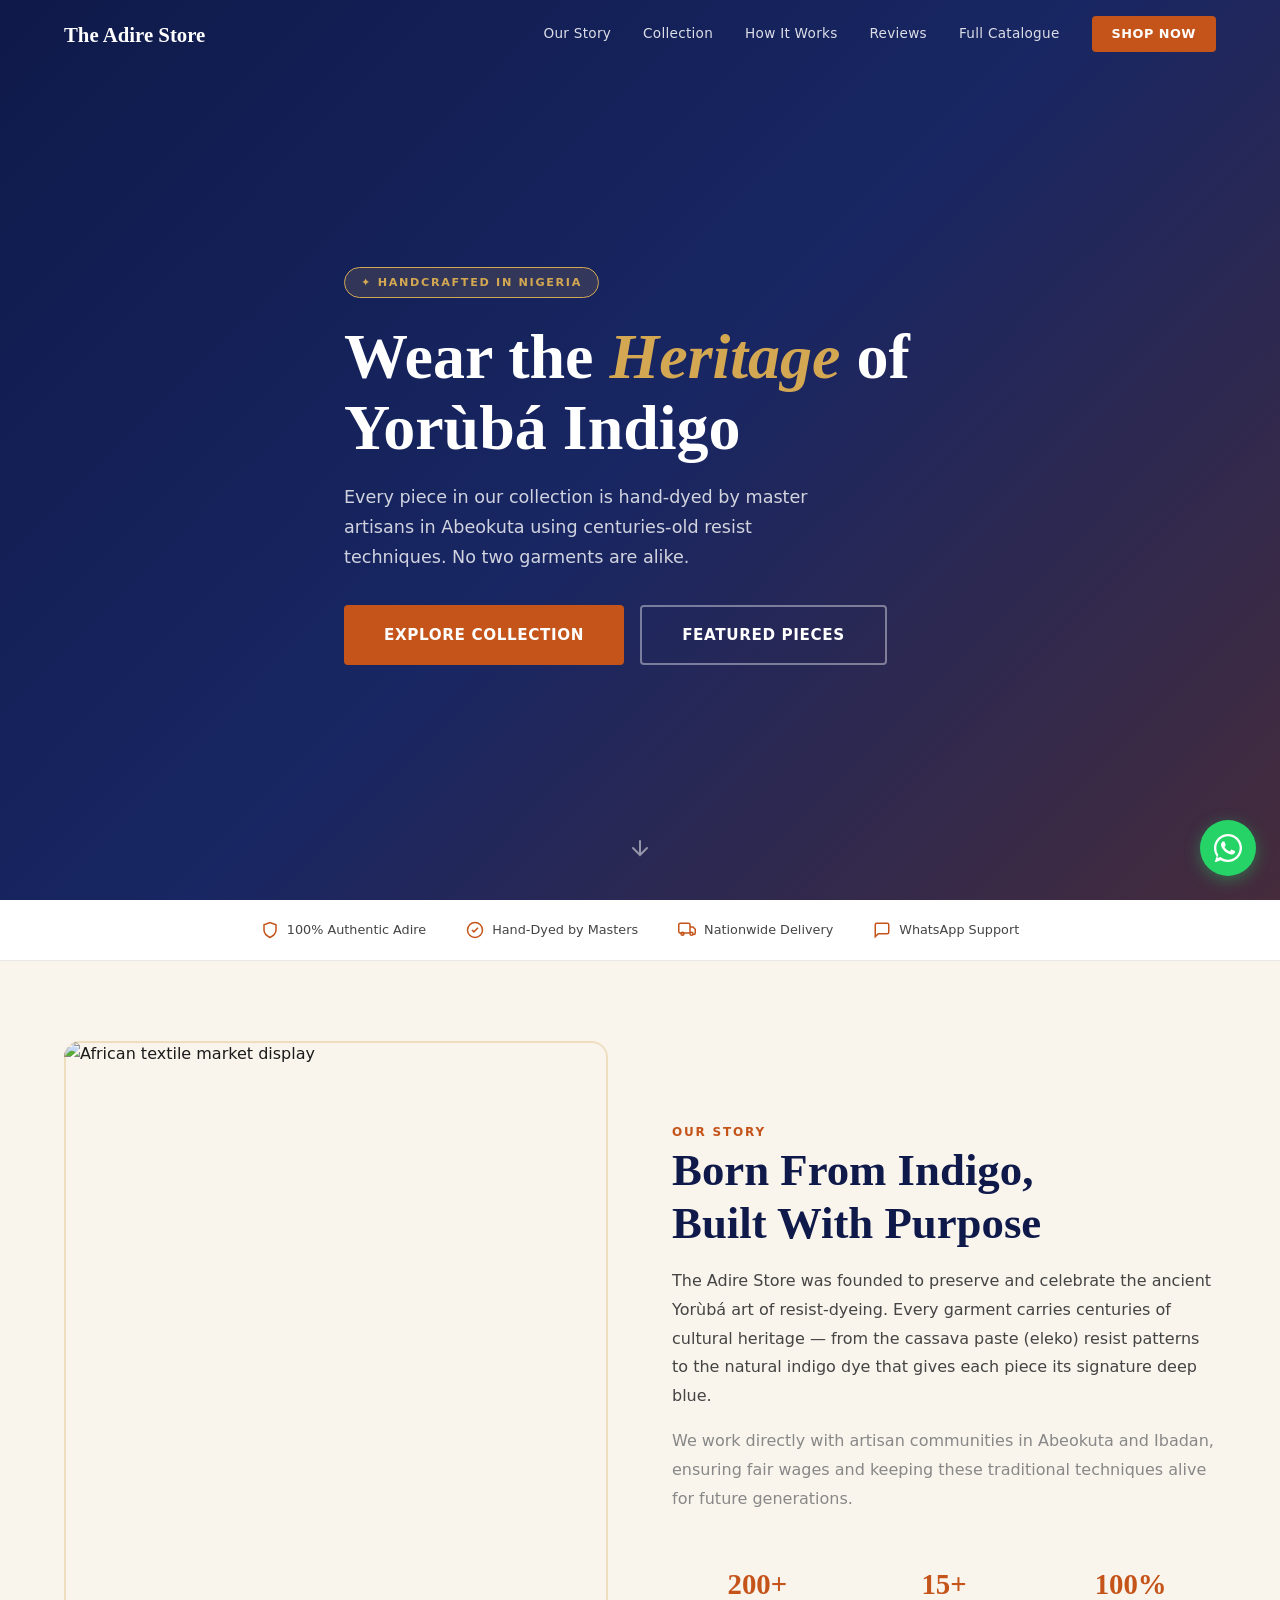
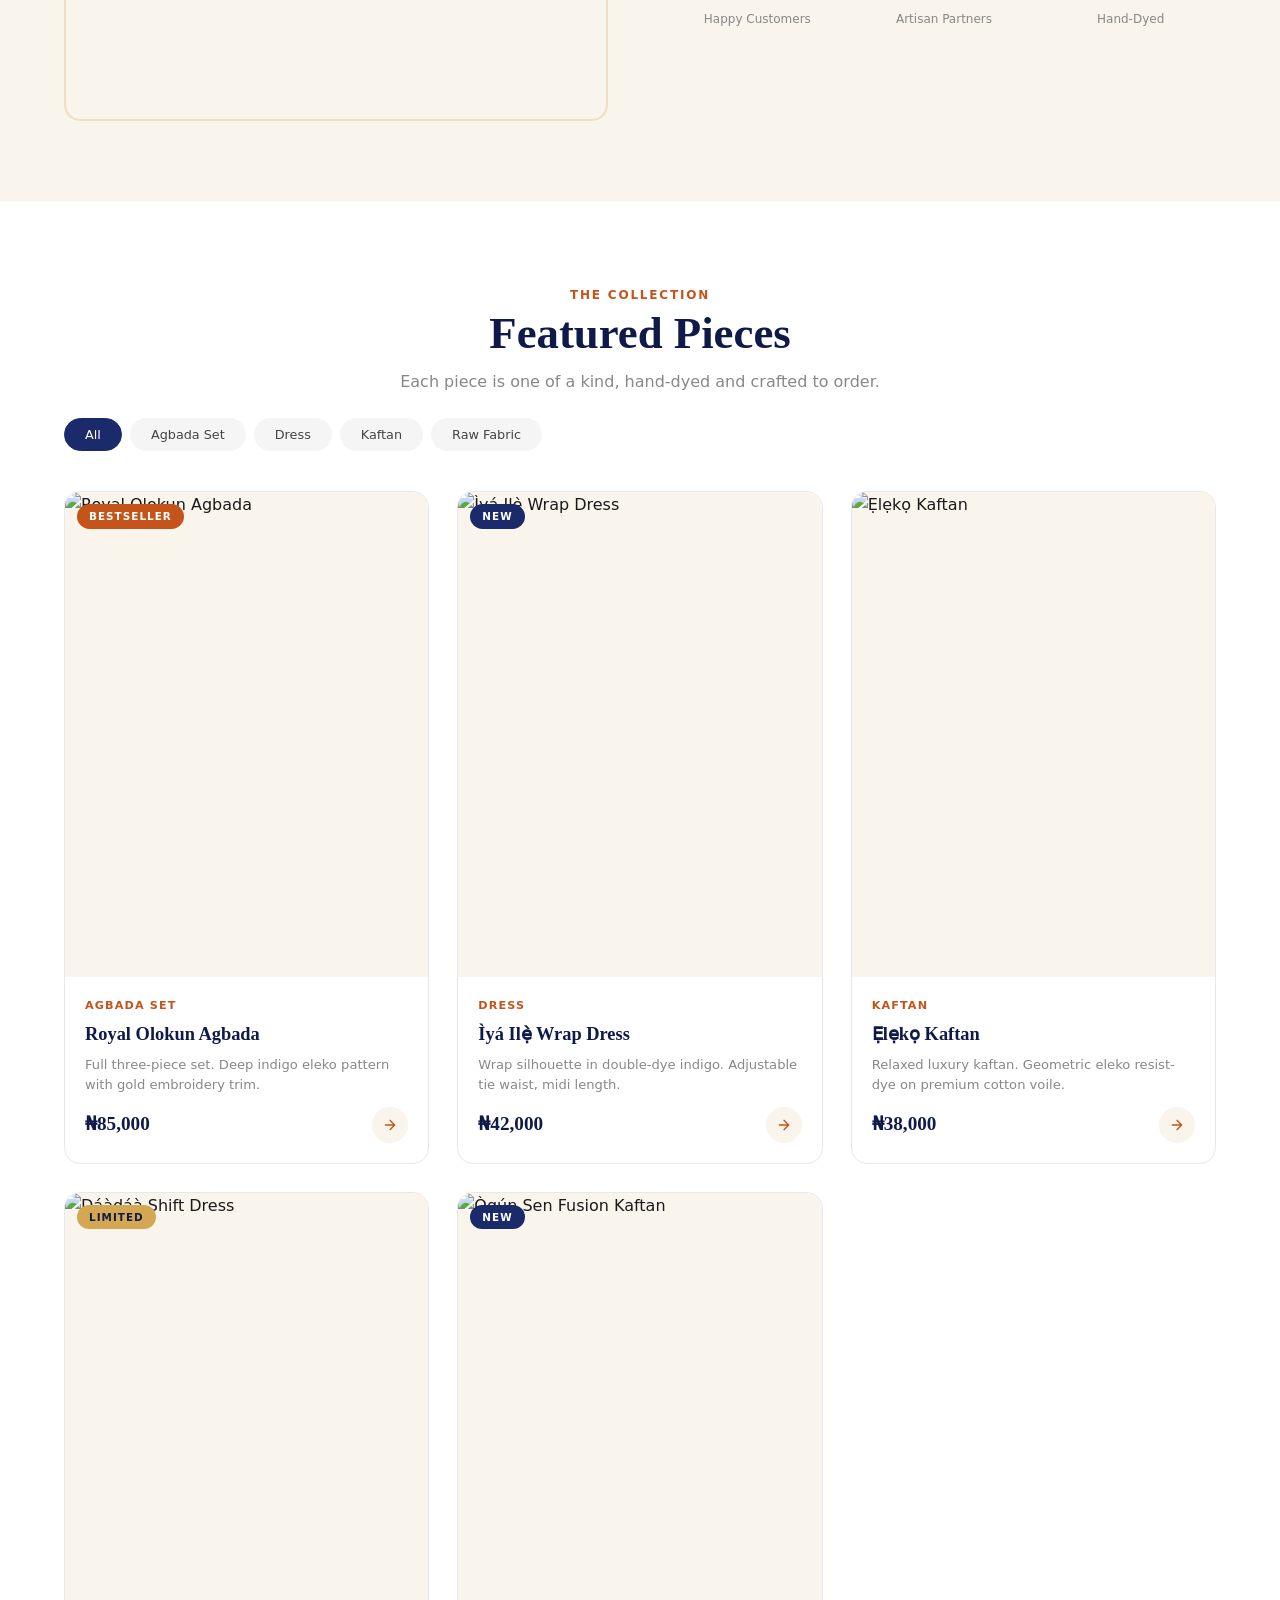
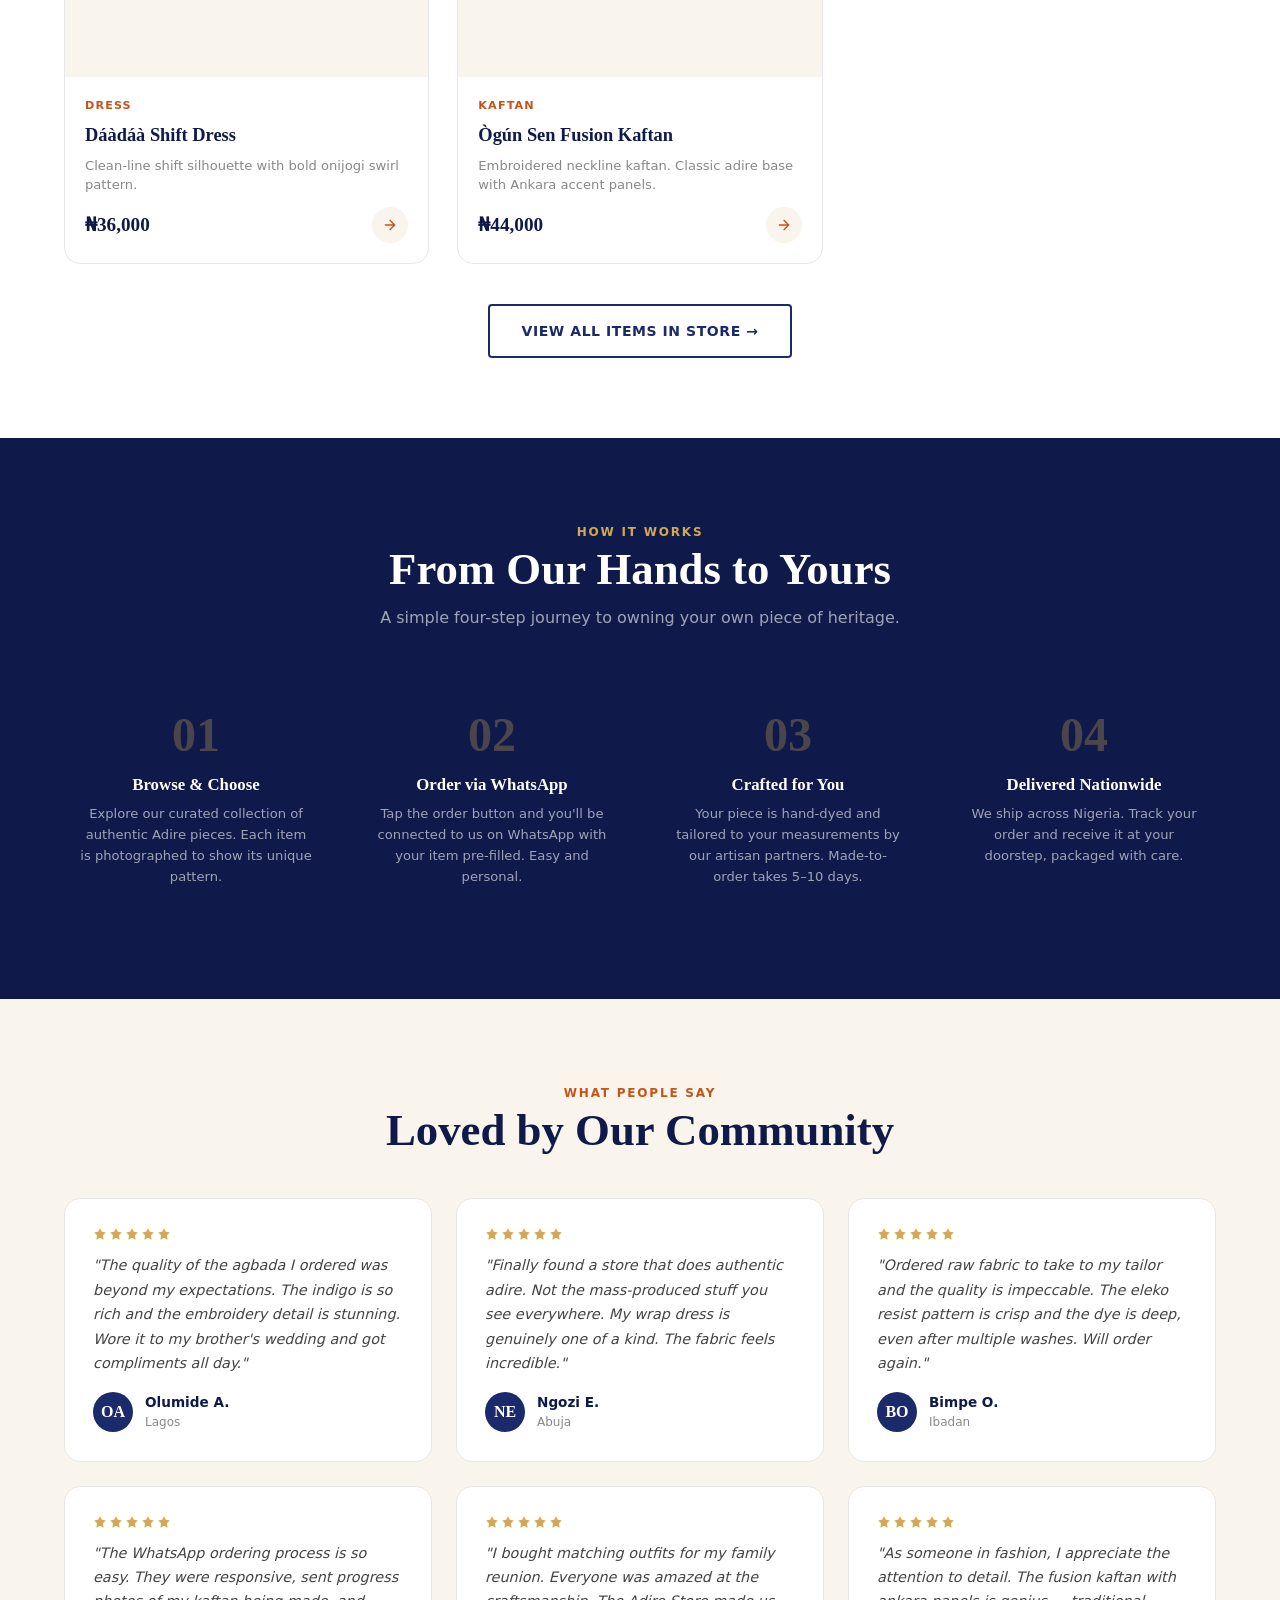
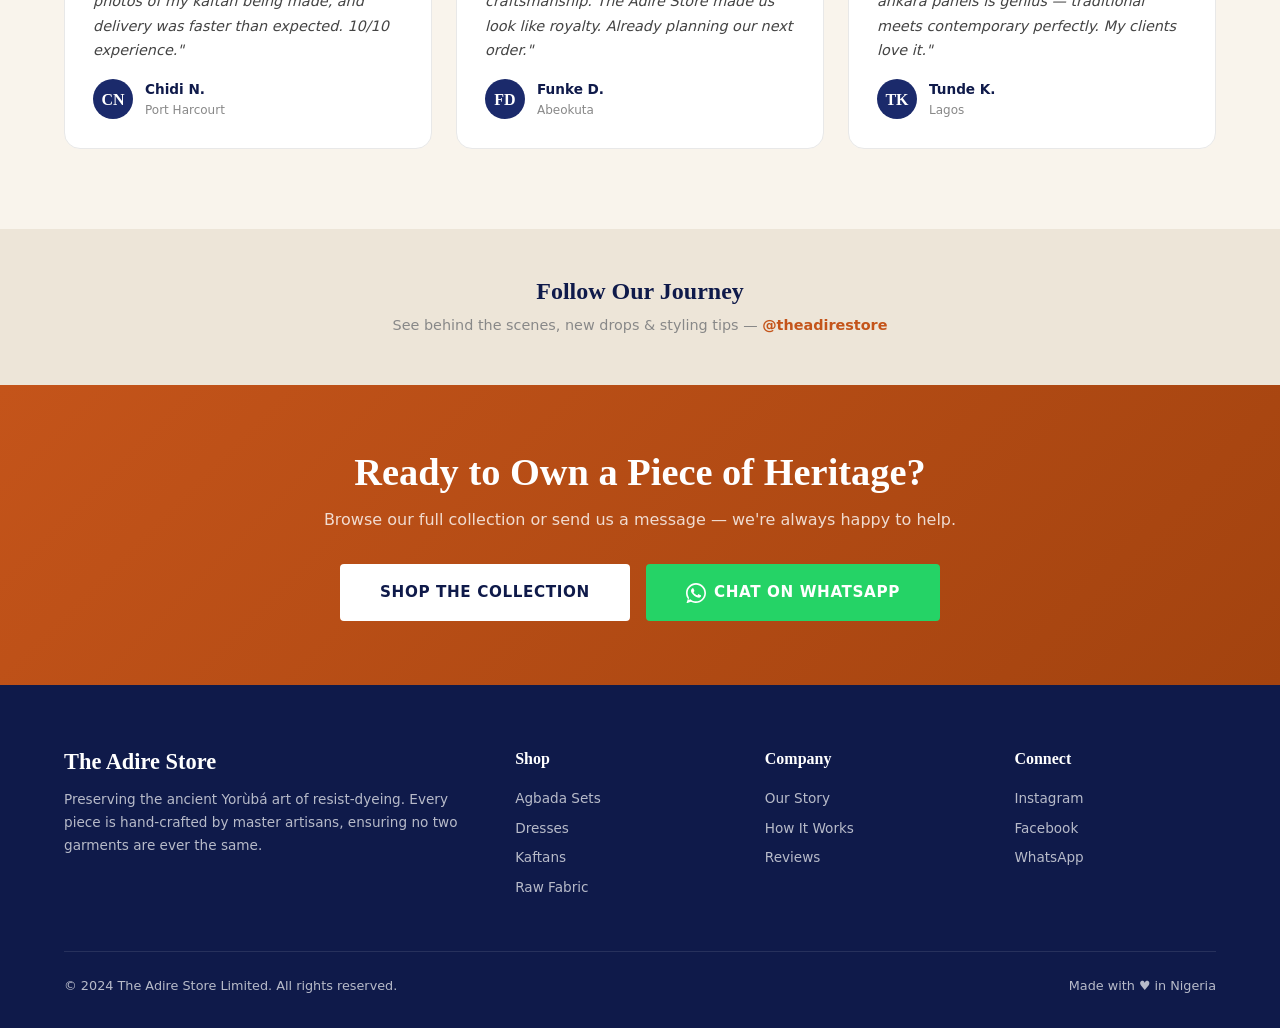
==== commit 62537d70: "adirestore v2" ====
--- a/index.html
+++ b/index.html
@@ -3,7 +3,7 @@
 <head>
   <meta charset="UTF-8">
   <meta name="viewport" content="width=device-width, initial-scale=1.0">
-  <meta http-equiv="Content-Security-Policy" content="default-src 'self'; script-src 'self' 'unsafe-inline' https://cdn.amplitude.com; style-src 'self' 'unsafe-inline' https://fonts.googleapis.com; font-src https://fonts.gstatic.com; img-src 'self' https://images.pexels.com data:; connect-src 'self' https://*.amplitude.com;">
+  <meta http-equiv="Content-Security-Policy" content="default-src 'self'; script-src 'self' 'unsafe-inline'; style-src 'self' 'unsafe-inline' https://fonts.googleapis.com; font-src https://fonts.gstatic.com; img-src 'self' https://images.pexels.com https://*.pexels.com data:;">
   <title>The Adire Store Limited — Authentic Nigerian Adire Clothing</title>
   <meta name="description" content="Premium hand-dyed Adire clothing from Nigeria. Agbada sets, dresses, kaftans, and raw fabric — all crafted by master artisans in Abeokuta.">
   <meta property="og:title" content="The Adire Store Limited">
@@ -243,173 +243,124 @@
 </div>
 
 <!-- Scripts -->
-<script src="js/security.js" data-adire-safe></script>
 <script src="js/store.js" data-adire-safe></script>
-<script src="js/analytics.js" data-adire-safe></script>
 <script data-adire-safe>
 (function(){
   'use strict';
 
+  var entityMap = { '&': '&amp;', '<': '&lt;', '>': '&gt;', '"': '&quot;', "'": '&#39;', '/': '&#x2F;' };
+  function safeText(str) { return String(str).replace(/[&<>"'\/]/g, function(s) { return entityMap[s]; }); }
+
   // --- Nav scroll ---
-  const nav = document.getElementById('nav');
-  window.addEventListener('scroll', () => nav.classList.toggle('scrolled', window.scrollY > 60));
+  var nav = document.getElementById('nav');
+  window.addEventListener('scroll', function() { nav.classList.toggle('scrolled', window.scrollY > 60); });
 
   // --- Mobile toggle ---
-  const toggle = document.getElementById('navToggle');
-  const links = document.getElementById('navLinks');
-  toggle.addEventListener('click', () => links.classList.toggle('open'));
-  links.querySelectorAll('a').forEach(a => a.addEventListener('click', () => links.classList.remove('open')));
+  var toggle = document.getElementById('navToggle');
+  var links = document.getElementById('navLinks');
+  toggle.addEventListener('click', function() { links.classList.toggle('open'); });
+  [].forEach.call(links.querySelectorAll('a'), function(a) { a.addEventListener('click', function() { links.classList.remove('open'); }); });
 
   // --- WhatsApp links ---
-  const waLink = AdireStore.whatsAppGeneral();
+  var waLink = AdireStore.whatsAppGeneral();
   document.getElementById('waFloat').href = waLink;
   document.getElementById('ctaWhatsApp').href = waLink;
   document.getElementById('footerWhatsApp').href = waLink;
-  document.getElementById('waFloat').addEventListener('click', () => AdireAnalytics.whatsAppFloatClicked());
 
   // --- Filter bar ---
-  const filterBar = document.getElementById('filterBar');
-  const cats = AdireStore.getCategories();
-  cats.forEach((label, key) => {
-    const btn = document.createElement('button');
+  var filterBar = document.getElementById('filterBar');
+  var cats = AdireStore.getCategories();
+  cats.forEach(function(label, key) {
+    var btn = document.createElement('button');
     btn.className = 'filter-btn';
     btn.dataset.cat = key;
     btn.textContent = label;
     filterBar.appendChild(btn);
   });
 
-  let activeFilter = 'all';
-  filterBar.addEventListener('click', e => {
+  var activeFilter = 'all';
+  filterBar.addEventListener('click', function(e) {
     if (!e.target.classList.contains('filter-btn')) return;
     activeFilter = e.target.dataset.cat;
-    filterBar.querySelectorAll('.filter-btn').forEach(b => b.classList.toggle('active', b.dataset.cat === activeFilter));
+    [].forEach.call(filterBar.querySelectorAll('.filter-btn'), function(b) { b.classList.toggle('active', b.dataset.cat === activeFilter); });
     renderProducts();
-    AdireAnalytics.filterUsed(activeFilter);
   });
 
   // --- Render products ---
-  const grid = document.getElementById('productsGrid');
+  var grid = document.getElementById('productsGrid');
 
   function renderProducts() {
-    const items = activeFilter === 'all' ? AdireStore.getFeatured() : AdireStore.getByCategory(activeFilter).filter(p => p.featured);
-    grid.innerHTML = items.length ? items.map(productCardHTML).join('') : '<p style="text-align:center;color:var(--gray-500);grid-column:1/-1;padding:2rem">No featured items in this category. <a href="catalogue.html" style="color:var(--terracotta);font-weight:600">Browse full catalogue →</a></p>';
+    var items = activeFilter === 'all' ? AdireStore.getFeatured() : AdireStore.getByCategory(activeFilter).filter(function(p) { return p.featured; });
+    grid.innerHTML = items.length ? items.map(productCardHTML).join('') : '<p style="text-align:center;color:var(--gray-500);grid-column:1/-1;padding:2rem">No featured items in this category. <a href="catalogue.html" style="color:var(--terracotta);font-weight:600">Browse full catalogue \u2192</a></p>';
   }
 
   function productCardHTML(p) {
-    const badgeClass = p.badge === 'Limited' ? 'limited' : p.badge === 'New' ? 'new' : '';
-    return `
-    <div class="product-card fade-in" data-sku="${safeText(p.sku)}">
-      <div class="product-card-img">
-        ${p.badge ? `<span class="product-badge ${badgeClass}">${safeText(p.badge)}</span>` : ''}
-        <img src="${safeText(p.image)}" alt="${safeText(p.name)}" loading="lazy">
-      </div>
-      <div class="product-card-body">
-        <div class="product-card-cat">${safeText(p.categoryLabel)}</div>
-        <div class="product-card-name">${safeText(p.name)}</div>
-        <div class="product-card-desc">${safeText(p.shortDesc)}</div>
-        <div class="product-card-footer">
-          <span class="product-card-price">${AdireStore.formatPrice(p.price)}</span>
-          <span class="product-card-action">
-            <svg viewBox="0 0 24 24" fill="none" stroke-width="2" stroke-linecap="round"><path d="M5 12h14M12 5l7 7-7 7"/></svg>
-          </span>
-        </div>
-      </div>
-    </div>`;
+    var badgeClass = p.badge === 'Limited' ? 'limited' : p.badge === 'New' ? 'new' : '';
+    return '<div class="product-card fade-in" data-sku="' + safeText(p.sku) + '"><div class="product-card-img">' + (p.badge ? '<span class="product-badge ' + badgeClass + '">' + safeText(p.badge) + '</span>' : '') + '<img src="' + safeText(p.image) + '" alt="' + safeText(p.name) + '" loading="lazy"></div><div class="product-card-body"><div class="product-card-cat">' + safeText(p.categoryLabel) + '</div><div class="product-card-name">' + safeText(p.name) + '</div><div class="product-card-desc">' + safeText(p.shortDesc) + '</div><div class="product-card-footer"><span class="product-card-price">' + AdireStore.formatPrice(p.price) + '</span><span class="product-card-action"><svg viewBox="0 0 24 24" fill="none" stroke-width="2" stroke-linecap="round"><path d="M5 12h14M12 5l7 7-7 7"/></svg></span></div></div></div>';
   }
 
   renderProducts();
 
   // --- Product modal ---
-  const overlay = document.getElementById('modalOverlay');
-  const modal = document.getElementById('modal');
-
-  grid.addEventListener('click', e => {
-    const card = e.target.closest('.product-card');
+  var overlay = document.getElementById('modalOverlay');
+  var modal = document.getElementById('modal');
+
+  grid.addEventListener('click', function(e) {
+    var card = e.target.closest('.product-card');
     if (!card) return;
-    const p = AdireStore.getBySku(card.dataset.sku);
+    var p = AdireStore.getBySku(card.dataset.sku);
     if (!p) return;
     openModal(p);
   });
 
   function openModal(p) {
-    AdireAnalytics.productViewed(p);
-    modal.innerHTML = `
-      <div class="modal-img"><img src="${safeText(p.image)}" alt="${safeText(p.name)}"></div>
-      <div class="modal-body">
-        <button class="modal-close" id="modalClose"><svg viewBox="0 0 24 24" fill="none" stroke="currentColor" stroke-width="2"><path d="M18 6L6 18M6 6l12 12"/></svg></button>
-        <div class="modal-cat">${safeText(p.categoryLabel)}</div>
-        <h3 class="modal-name">${safeText(p.name)}</h3>
-        <div class="modal-price">${AdireStore.formatPrice(p.price)}</div>
-        <p class="modal-desc">${safeText(p.description)}</p>
-        <div class="modal-tags">${p.tags.map(t => `<span class="modal-tag">${safeText(t)}</span>`).join('')}</div>
-        <label style="font-size:0.75rem;font-weight:600;color:var(--gray-700);margin-bottom:0.35rem;display:block">SELECT SIZE</label>
-        <div class="modal-sizes">${p.sizes.map((s,i) => `<button class="size-btn${i===0?' selected':''}" data-size="${safeText(s)}">${safeText(s)}</button>`).join('')}</div>
-        <a class="btn btn-whatsapp btn-lg" id="modalOrder" href="${AdireStore.whatsAppLink(p, p.sizes[0])}" target="_blank" rel="noopener" style="width:100%">
-          <svg width="18" height="18" viewBox="0 0 24 24" fill="currentColor"><path d="M17.472 14.382c-.297-.149-1.758-.867-2.03-.967-.273-.099-.471-.148-.67.15-.197.297-.767.966-.94 1.164-.173.199-.347.223-.644.075-.297-.15-1.255-.463-2.39-1.475-.883-.788-1.48-1.761-1.653-2.059-.173-.297-.018-.458.13-.606.134-.133.298-.347.446-.52.149-.174.198-.298.298-.497.099-.198.05-.371-.025-.52-.075-.149-.669-1.612-.916-2.207-.242-.579-.487-.5-.669-.51-.173-.008-.371-.01-.57-.01-.198 0-.52.074-.792.372-.272.297-1.04 1.016-1.04 2.479 0 1.462 1.065 2.875 1.213 3.074.149.198 2.096 3.2 5.077 4.487.709.306 1.262.489 1.694.625.712.227 1.36.195 1.871.118.571-.085 1.758-.719 2.006-1.413.248-.694.248-1.289.173-1.413-.074-.124-.272-.198-.57-.347z"/><path d="M12 0C5.373 0 0 5.373 0 12c0 2.625.846 5.059 2.284 7.034L.789 23.492a.5.5 0 00.61.609l4.458-1.495A11.952 11.952 0 0012 24c6.627 0 12-5.373 12-12S18.627 0 12 0z"/></svg>
-          Order via WhatsApp
-        </a>
-      </div>`;
+    modal.innerHTML = '<div class="modal-img"><img src="' + safeText(p.image) + '" alt="' + safeText(p.name) + '"></div><div class="modal-body"><button class="modal-close" id="modalClose"><svg viewBox="0 0 24 24" fill="none" stroke="currentColor" stroke-width="2"><path d="M18 6L6 18M6 6l12 12"/></svg></button><div class="modal-cat">' + safeText(p.categoryLabel) + '</div><h3 class="modal-name">' + safeText(p.name) + '</h3><div class="modal-price">' + AdireStore.formatPrice(p.price) + '</div><p class="modal-desc">' + safeText(p.description) + '</p><div class="modal-tags">' + p.tags.map(function(t) { return '<span class="modal-tag">' + safeText(t) + '</span>'; }).join('') + '</div><label style="font-size:0.75rem;font-weight:600;color:var(--gray-700);margin-bottom:0.35rem;display:block">SELECT SIZE</label><div class="modal-sizes">' + p.sizes.map(function(s, i) { return '<button class="size-btn' + (i === 0 ? ' selected' : '') + '" data-size="' + safeText(s) + '">' + safeText(s) + '</button>'; }).join('') + '</div><a class="btn btn-whatsapp btn-lg" id="modalOrder" href="' + AdireStore.whatsAppLink(p, p.sizes[0]) + '" target="_blank" rel="noopener" style="width:100%"><svg width="18" height="18" viewBox="0 0 24 24" fill="currentColor"><path d="M17.472 14.382c-.297-.149-1.758-.867-2.03-.967-.273-.099-.471-.148-.67.15-.197.297-.767.966-.94 1.164-.173.199-.347.223-.644.075-.297-.15-1.255-.463-2.39-1.475-.883-.788-1.48-1.761-1.653-2.059-.173-.297-.018-.458.13-.606.134-.133.298-.347.446-.52.149-.174.198-.298.298-.497.099-.198.05-.371-.025-.52-.075-.149-.669-1.612-.916-2.207-.242-.579-.487-.5-.669-.51-.173-.008-.371-.01-.57-.01-.198 0-.52.074-.792.372-.272.297-1.04 1.016-1.04 2.479 0 1.462 1.065 2.875 1.213 3.074.149.198 2.096 3.2 5.077 4.487.709.306 1.262.489 1.694.625.712.227 1.36.195 1.871.118.571-.085 1.758-.719 2.006-1.413.248-.694.248-1.289.173-1.413-.074-.124-.272-.198-.57-.347z"/><path d="M12 0C5.373 0 0 5.373 0 12c0 2.625.846 5.059 2.284 7.034L.789 23.492a.5.5 0 00.61.609l4.458-1.495A11.952 11.952 0 0012 24c6.627 0 12-5.373 12-12S18.627 0 12 0z"/></svg> Order via WhatsApp</a></div>';
     overlay.classList.add('open');
     document.body.style.overflow = 'hidden';
 
-    // Close
     document.getElementById('modalClose').addEventListener('click', closeModal);
-    overlay.addEventListener('click', e => { if (e.target === overlay) closeModal(); });
-
-    // Sizes
-    let selectedSize = p.sizes[0];
-    modal.querySelectorAll('.size-btn').forEach(btn => {
-      btn.addEventListener('click', () => {
-        modal.querySelectorAll('.size-btn').forEach(b => b.classList.remove('selected'));
+    overlay.addEventListener('click', function(e) { if (e.target === overlay) closeModal(); });
+
+    var selectedSize = p.sizes[0];
+    [].forEach.call(modal.querySelectorAll('.size-btn'), function(btn) {
+      btn.addEventListener('click', function() {
+        [].forEach.call(modal.querySelectorAll('.size-btn'), function(b) { b.classList.remove('selected'); });
         btn.classList.add('selected');
         selectedSize = btn.dataset.size;
         document.getElementById('modalOrder').href = AdireStore.whatsAppLink(p, selectedSize);
       });
     });
-
-    // Track order click
-    document.getElementById('modalOrder').addEventListener('click', () => AdireAnalytics.orderInitiated(p, selectedSize));
   }
 
   function closeModal() {
     overlay.classList.remove('open');
     document.body.style.overflow = '';
   }
-  document.addEventListener('keydown', e => { if (e.key === 'Escape') closeModal(); });
+  document.addEventListener('keydown', function(e) { if (e.key === 'Escape') closeModal(); });
 
   // --- Testimonials ---
-  const testimonials = [
+  var testimonials = [
     { text: "The quality of the agbada I ordered was beyond my expectations. The indigo is so rich and the embroidery detail is stunning. Wore it to my brother's wedding and got compliments all day.", author: "Olumide A.", loc: "Lagos", initials: "OA" },
     { text: "Finally found a store that does authentic adire. Not the mass-produced stuff you see everywhere. My wrap dress is genuinely one of a kind. The fabric feels incredible.", author: "Ngozi E.", loc: "Abuja", initials: "NE" },
     { text: "Ordered raw fabric to take to my tailor and the quality is impeccable. The eleko resist pattern is crisp and the dye is deep, even after multiple washes. Will order again.", author: "Bimpe O.", loc: "Ibadan", initials: "BO" },
     { text: "The WhatsApp ordering process is so easy. They were responsive, sent progress photos of my kaftan being made, and delivery was faster than expected. 10/10 experience.", author: "Chidi N.", loc: "Port Harcourt", initials: "CN" },
     { text: "I bought matching outfits for my family reunion. Everyone was amazed at the craftsmanship. The Adire Store made us look like royalty. Already planning our next order.", author: "Funke D.", loc: "Abeokuta", initials: "FD" },
-    { text: "As someone in fashion, I appreciate the attention to detail. The fusion kaftan with ankara panels is genius — traditional meets contemporary perfectly. My clients love it.", author: "Tunde K.", loc: "Lagos", initials: "TK" }
+    { text: "As someone in fashion, I appreciate the attention to detail. The fusion kaftan with ankara panels is genius \u2014 traditional meets contemporary perfectly. My clients love it.", author: "Tunde K.", loc: "Lagos", initials: "TK" }
   ];
 
-  const tGrid = document.getElementById('testimonialsGrid');
-  const star = '<svg viewBox="0 0 24 24"><path d="M12 2l3.09 6.26L22 9.27l-5 4.87L18.18 22 12 18.56 5.82 22 7 14.14 2 9.27l6.91-1.01L12 2z"/></svg>';
-  tGrid.innerHTML = testimonials.map(t => `
-    <div class="testimonial-card fade-in">
-      <div class="testimonial-stars">${star.repeat(5)}</div>
-      <p class="testimonial-text">"${safeText(t.text)}"</p>
-      <div class="testimonial-author">
-        <div class="testimonial-avatar">${t.initials}</div>
-        <div><div class="testimonial-name">${safeText(t.author)}</div><div class="testimonial-loc">${safeText(t.loc)}</div></div>
-      </div>
-    </div>`).join('');
+  var tGrid = document.getElementById('testimonialsGrid');
+  var star = '<svg viewBox="0 0 24 24"><path d="M12 2l3.09 6.26L22 9.27l-5 4.87L18.18 22 12 18.56 5.82 22 7 14.14 2 9.27l6.91-1.01L12 2z"/></svg>';
+  tGrid.innerHTML = testimonials.map(function(t) {
+    return '<div class="testimonial-card fade-in"><div class="testimonial-stars">' + star.repeat(5) + '</div><p class="testimonial-text">"' + safeText(t.text) + '"</p><div class="testimonial-author"><div class="testimonial-avatar">' + t.initials + '</div><div><div class="testimonial-name">' + safeText(t.author) + '</div><div class="testimonial-loc">' + safeText(t.loc) + '</div></div></div></div>';
+  }).join('');
 
   // --- Intersection Observer for fade-in ---
-  const observer = new IntersectionObserver((entries) => {
-    entries.forEach(e => { if (e.isIntersecting) { e.target.classList.add('visible'); observer.unobserve(e.target); } });
+  var observer = new IntersectionObserver(function(entries) {
+    entries.forEach(function(e) { if (e.isIntersecting) { e.target.classList.add('visible'); observer.unobserve(e.target); } });
   }, { threshold: 0.1 });
-  function observeAll() { document.querySelectorAll('.fade-in').forEach(el => observer.observe(el)); }
+  function observeAll() { [].forEach.call(document.querySelectorAll('.fade-in'), function(el) { observer.observe(el); }); }
   observeAll();
-  // Re-observe after products render
   setTimeout(observeAll, 100);
-
-  // --- Analytics ---
-  AdireAnalytics.pageView('Home');
 
 })();
 </script>
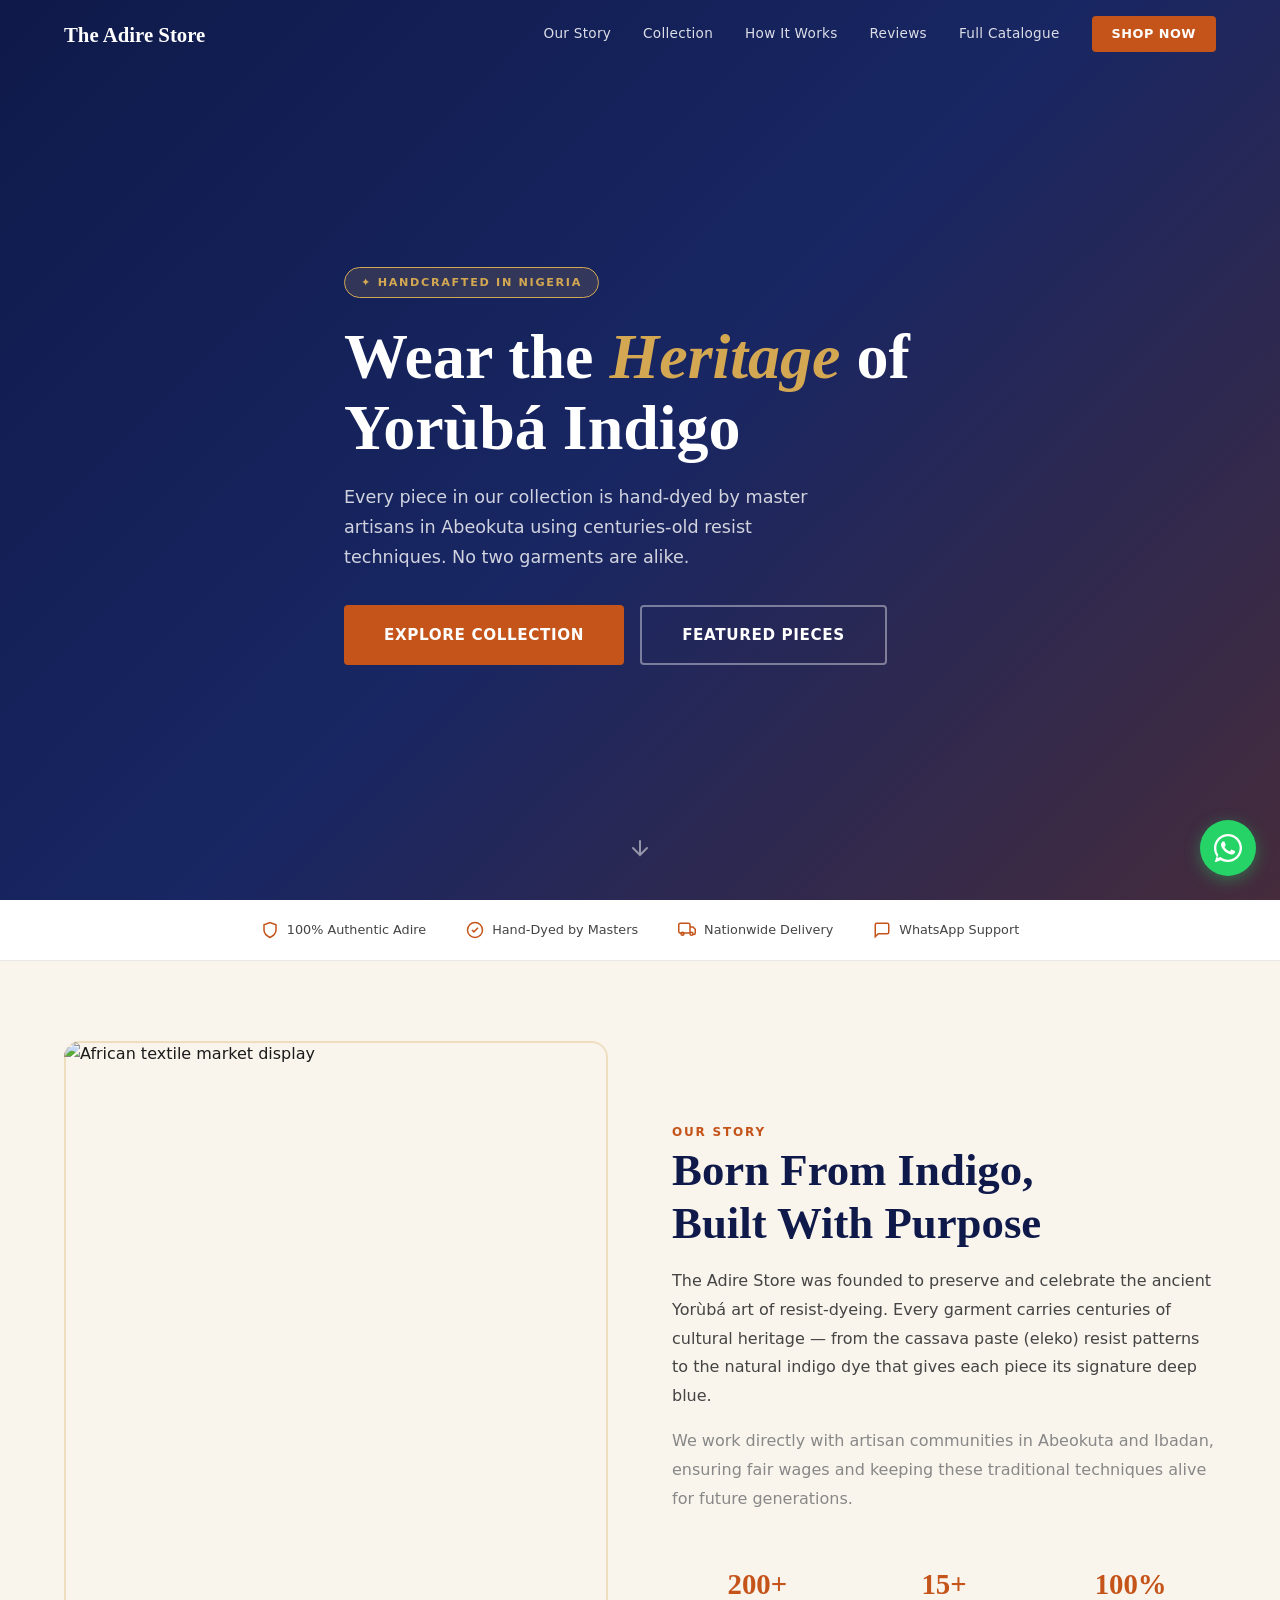
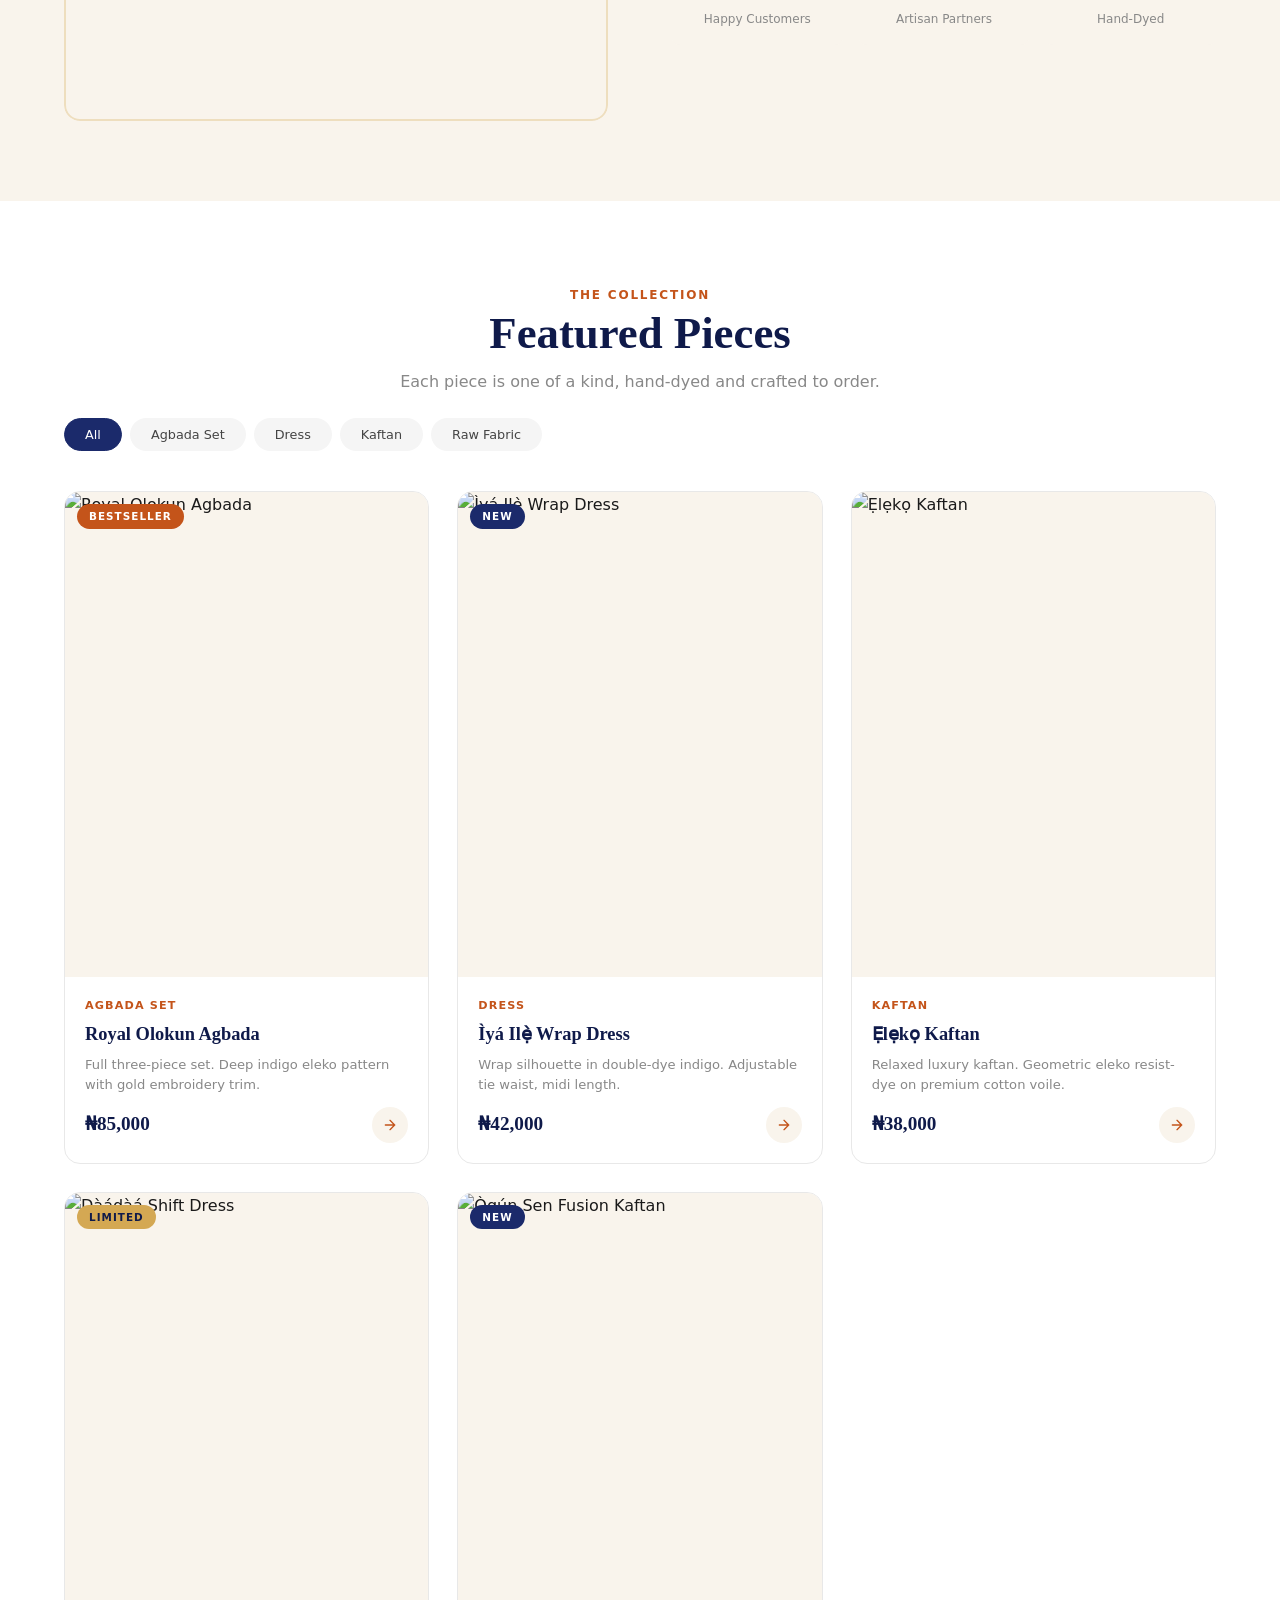
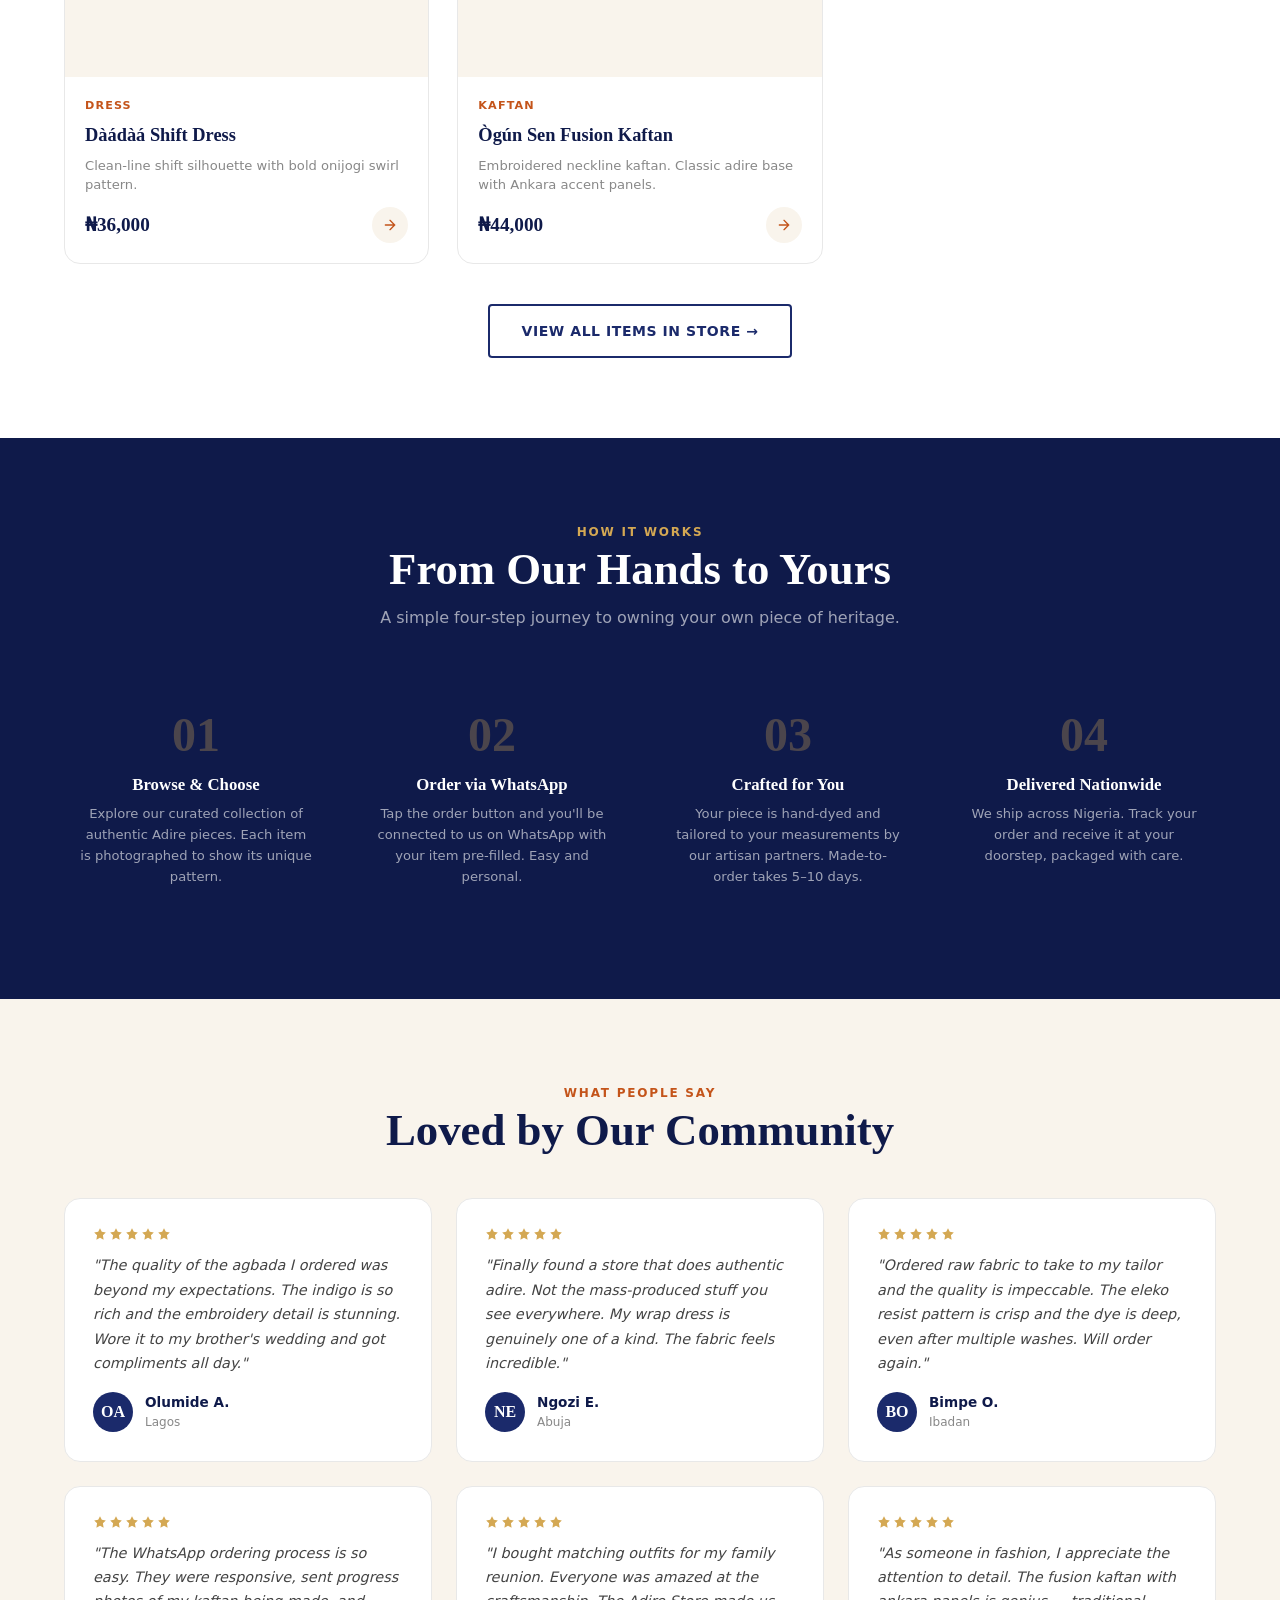
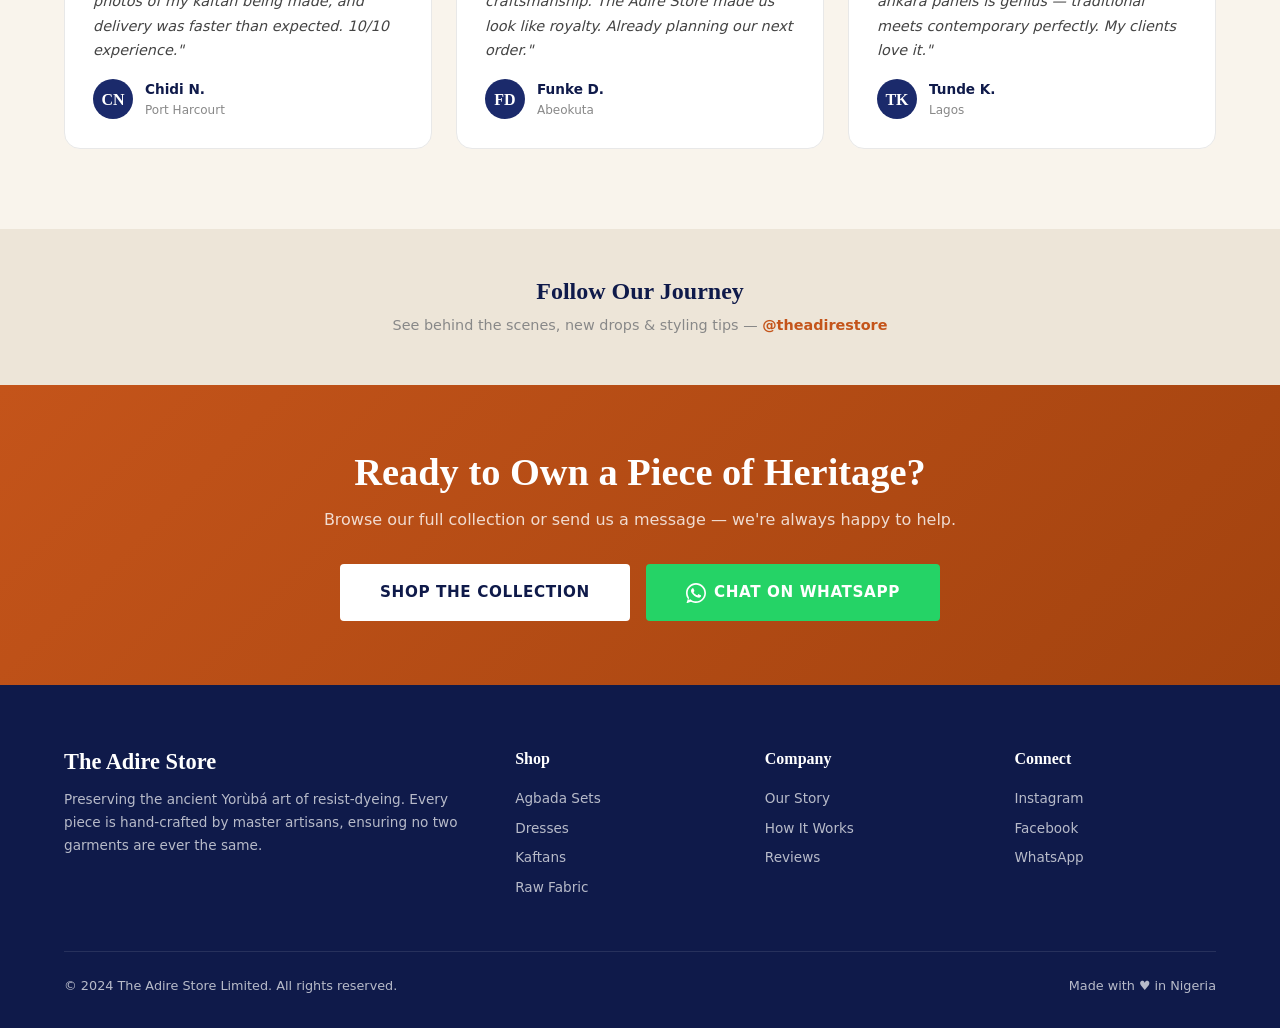
==== commit bb7bf63c: "Fix product display bug, rewrite frontend with inline JS, add admin panel" ====
--- a/index.html
+++ b/index.html
@@ -9,28 +9,15 @@
   <meta property="og:title" content="The Adire Store Limited">
   <meta property="og:description" content="Premium hand-dyed Adire clothing. Authentic Nigerian heritage, modern craft.">
   <meta property="og:type" content="website">
-  <meta property="og:url" content="https://theadirestore.com">
-  <link rel="canonical" href="https://theadirestore.com">
+  <meta property="og:url" content="https://adirestore.vercel.app">
+  <link rel="canonical" href="https://adirestore.vercel.app">
   <link rel="preconnect" href="https://fonts.googleapis.com">
   <link rel="preconnect" href="https://fonts.gstatic.com" crossorigin>
   <link href="https://fonts.googleapis.com/css2?family=Cormorant+Garamond:ital,wght@0,400;0,600;0,700;1,400;1,600&family=Inter:wght@400;500;600;700&display=swap" rel="stylesheet">
   <link rel="stylesheet" href="css/styles.css">
-  <script type="application/ld+json">
-  {
-    "@context":"https://schema.org",
-    "@type":"ClothingStore",
-    "name":"The Adire Store Limited",
-    "description":"Premium hand-dyed Adire clothing from Nigeria",
-    "url":"https://theadirestore.com",
-    "telephone":"+2348000000000",
-    "priceRange":"₦18,000 – ₦85,000",
-    "address":{"@type":"PostalAddress","addressCountry":"NG"}
-  }
-  </script>
 </head>
 <body>
 
-<!-- Navigation -->
 <nav class="nav" id="nav">
   <div class="nav-inner">
     <a href="/" class="nav-logo">The Adire Store</a>
@@ -48,7 +35,6 @@
   </div>
 </nav>
 
-<!-- Hero -->
 <section class="hero" id="hero">
   <div class="hero-bg" style="background-image:url('https://images.pexels.com/photos/8655018/pexels-photo-8655018.jpeg?auto=compress&cs=tinysrgb&w=1920')"></div>
   <div class="hero-overlay"></div>
@@ -66,7 +52,6 @@
   </div>
 </section>
 
-<!-- Trust Bar -->
 <div class="trust-bar">
   <div class="container">
     <div class="trust-items">
@@ -90,7 +75,6 @@
   </div>
 </div>
 
-<!-- About -->
 <section id="about">
   <div class="container">
     <div class="about-grid">
@@ -112,7 +96,6 @@
   </div>
 </section>
 
-<!-- Featured Products -->
 <section class="products-section" id="products">
   <div class="container">
     <div style="text-align:center;margin-bottom:1.5rem" class="fade-in">
@@ -130,7 +113,6 @@
   </div>
 </section>
 
-<!-- Process -->
 <section class="process" id="process">
   <div class="container">
     <div style="text-align:center" class="fade-in">
@@ -163,7 +145,6 @@
   </div>
 </section>
 
-<!-- Testimonials -->
 <section id="testimonials">
   <div class="container">
     <div style="text-align:center" class="fade-in">
@@ -174,7 +155,6 @@
   </div>
 </section>
 
-<!-- Social Band -->
 <div class="social-band">
   <div class="container">
     <h3>Follow Our Journey</h3>
@@ -182,7 +162,6 @@
   </div>
 </div>
 
-<!-- CTA -->
 <div class="cta-band">
   <div class="container">
     <h2>Ready to Own a Piece of Heritage?</h2>
@@ -197,7 +176,6 @@
   </div>
 </div>
 
-<!-- Footer -->
 <footer class="footer">
   <div class="container">
     <div class="footer-grid">
@@ -232,80 +210,101 @@
   </div>
 </footer>
 
-<!-- WhatsApp Float -->
 <a class="wa-float" id="waFloat" href="#" target="_blank" rel="noopener" aria-label="Chat on WhatsApp">
   <svg viewBox="0 0 24 24"><path d="M17.472 14.382c-.297-.149-1.758-.867-2.03-.967-.273-.099-.471-.148-.67.15-.197.297-.767.966-.94 1.164-.173.199-.347.223-.644.075-.297-.15-1.255-.463-2.39-1.475-.883-.788-1.48-1.761-1.653-2.059-.173-.297-.018-.458.13-.606.134-.133.298-.347.446-.52.149-.174.198-.298.298-.497.099-.198.05-.371-.025-.52-.075-.149-.669-1.612-.916-2.207-.242-.579-.487-.5-.669-.51-.173-.008-.371-.01-.57-.01-.198 0-.52.074-.792.372-.272.297-1.04 1.016-1.04 2.479 0 1.462 1.065 2.875 1.213 3.074.149.198 2.096 3.2 5.077 4.487.709.306 1.262.489 1.694.625.712.227 1.36.195 1.871.118.571-.085 1.758-.719 2.006-1.413.248-.694.248-1.289.173-1.413-.074-.124-.272-.198-.57-.347z"/><path d="M12 0C5.373 0 0 5.373 0 12c0 2.625.846 5.059 2.284 7.034L.789 23.492a.5.5 0 00.61.609l4.458-1.495A11.952 11.952 0 0012 24c6.627 0 12-5.373 12-12S18.627 0 12 0zm0 22c-2.29 0-4.404-.763-6.102-2.048l-.426-.324-2.628.881.881-2.628-.324-.426A9.935 9.935 0 012 12C2 6.486 6.486 2 12 2s10 4.486 10 10-4.486 10-10 10z"/></svg>
 </a>
 
-<!-- Product Modal -->
 <div class="modal-overlay" id="modalOverlay">
   <div class="modal" id="modal"></div>
 </div>
 
-<!-- Scripts -->
-<script src="js/store.js" data-adire-safe></script>
-<script data-adire-safe>
-(function(){
+<script src="js/store.js"></script>
+<script>
+(function () {
   'use strict';
 
-  var entityMap = { '&': '&amp;', '<': '&lt;', '>': '&gt;', '"': '&quot;', "'": '&#39;', '/': '&#x2F;' };
-  function safeText(str) { return String(str).replace(/[&<>"'\/]/g, function(s) { return entityMap[s]; }); }
-
-  // --- Nav scroll ---
+  function safeText(str) {
+    var m = { '&': '&amp;', '<': '&lt;', '>': '&gt;', '"': '&quot;', "'": '&#39;', '/': '&#x2F;' };
+    return String(str).replace(/[&<>"'\/]/g, function (s) { return m[s]; });
+  }
+
   var nav = document.getElementById('nav');
-  window.addEventListener('scroll', function() { nav.classList.toggle('scrolled', window.scrollY > 60); });
-
-  // --- Mobile toggle ---
+  window.addEventListener('scroll', function () {
+    nav.classList.toggle('scrolled', window.scrollY > 60);
+  });
+
   var toggle = document.getElementById('navToggle');
   var links = document.getElementById('navLinks');
-  toggle.addEventListener('click', function() { links.classList.toggle('open'); });
-  [].forEach.call(links.querySelectorAll('a'), function(a) { a.addEventListener('click', function() { links.classList.remove('open'); }); });
-
-  // --- WhatsApp links ---
+  toggle.addEventListener('click', function () { links.classList.toggle('open'); });
+  Array.prototype.forEach.call(links.querySelectorAll('a'), function (a) {
+    a.addEventListener('click', function () { links.classList.remove('open'); });
+  });
+
   var waLink = AdireStore.whatsAppGeneral();
   document.getElementById('waFloat').href = waLink;
   document.getElementById('ctaWhatsApp').href = waLink;
   document.getElementById('footerWhatsApp').href = waLink;
 
-  // --- Filter bar ---
   var filterBar = document.getElementById('filterBar');
   var cats = AdireStore.getCategories();
-  cats.forEach(function(label, key) {
+  var catKeys = Object.keys(cats);
+  catKeys.forEach(function (key) {
     var btn = document.createElement('button');
     btn.className = 'filter-btn';
     btn.dataset.cat = key;
-    btn.textContent = label;
+    btn.textContent = cats[key];
     filterBar.appendChild(btn);
   });
 
   var activeFilter = 'all';
-  filterBar.addEventListener('click', function(e) {
+  filterBar.addEventListener('click', function (e) {
     if (!e.target.classList.contains('filter-btn')) return;
     activeFilter = e.target.dataset.cat;
-    [].forEach.call(filterBar.querySelectorAll('.filter-btn'), function(b) { b.classList.toggle('active', b.dataset.cat === activeFilter); });
+    Array.prototype.forEach.call(filterBar.querySelectorAll('.filter-btn'), function (b) {
+      b.classList.toggle('active', b.dataset.cat === activeFilter);
+    });
     renderProducts();
   });
 
-  // --- Render products ---
   var grid = document.getElementById('productsGrid');
 
   function renderProducts() {
-    var items = activeFilter === 'all' ? AdireStore.getFeatured() : AdireStore.getByCategory(activeFilter).filter(function(p) { return p.featured; });
-    grid.innerHTML = items.length ? items.map(productCardHTML).join('') : '<p style="text-align:center;color:var(--gray-500);grid-column:1/-1;padding:2rem">No featured items in this category. <a href="catalogue.html" style="color:var(--terracotta);font-weight:600">Browse full catalogue \u2192</a></p>';
+    var items;
+    if (activeFilter === 'all') {
+      items = AdireStore.getFeatured();
+    } else {
+      items = AdireStore.getByCategory(activeFilter).filter(function (p) { return p.featured; });
+    }
+    if (items.length > 0) {
+      grid.innerHTML = items.map(productCardHTML).join('');
+    } else {
+      grid.innerHTML = '<p style="text-align:center;color:var(--gray-500);grid-column:1/-1;padding:2rem">No featured items in this category. <a href="catalogue.html" style="color:var(--terracotta);font-weight:600">Browse full catalogue →</a></p>';
+    }
   }
 
   function productCardHTML(p) {
     var badgeClass = p.badge === 'Limited' ? 'limited' : p.badge === 'New' ? 'new' : '';
-    return '<div class="product-card fade-in" data-sku="' + safeText(p.sku) + '"><div class="product-card-img">' + (p.badge ? '<span class="product-badge ' + badgeClass + '">' + safeText(p.badge) + '</span>' : '') + '<img src="' + safeText(p.image) + '" alt="' + safeText(p.name) + '" loading="lazy"></div><div class="product-card-body"><div class="product-card-cat">' + safeText(p.categoryLabel) + '</div><div class="product-card-name">' + safeText(p.name) + '</div><div class="product-card-desc">' + safeText(p.shortDesc) + '</div><div class="product-card-footer"><span class="product-card-price">' + AdireStore.formatPrice(p.price) + '</span><span class="product-card-action"><svg viewBox="0 0 24 24" fill="none" stroke-width="2" stroke-linecap="round"><path d="M5 12h14M12 5l7 7-7 7"/></svg></span></div></div></div>';
+    return '<div class="product-card fade-in" data-sku="' + safeText(p.sku) + '">' +
+      '<div class="product-card-img">' +
+      (p.badge ? '<span class="product-badge ' + badgeClass + '">' + safeText(p.badge) + '</span>' : '') +
+      '<img src="' + safeText(p.image) + '" alt="' + safeText(p.name) + '" loading="lazy">' +
+      '</div>' +
+      '<div class="product-card-body">' +
+      '<div class="product-card-cat">' + safeText(p.categoryLabel) + '</div>' +
+      '<div class="product-card-name">' + safeText(p.name) + '</div>' +
+      '<div class="product-card-desc">' + safeText(p.shortDesc) + '</div>' +
+      '<div class="product-card-footer">' +
+      '<span class="product-card-price">' + AdireStore.formatPrice(p.price) + '</span>' +
+      '<span class="product-card-action"><svg viewBox="0 0 24 24" fill="none" stroke-width="2" stroke-linecap="round"><path d="M5 12h14M12 5l7 7-7 7"/></svg></span>' +
+      '</div></div></div>';
   }
 
   renderProducts();
 
-  // --- Product modal ---
   var overlay = document.getElementById('modalOverlay');
   var modal = document.getElementById('modal');
 
-  grid.addEventListener('click', function(e) {
+  grid.addEventListener('click', function (e) {
     var card = e.target.closest('.product-card');
     if (!card) return;
     var p = AdireStore.getBySku(card.dataset.sku);
@@ -314,17 +313,29 @@
   });
 
   function openModal(p) {
-    modal.innerHTML = '<div class="modal-img"><img src="' + safeText(p.image) + '" alt="' + safeText(p.name) + '"></div><div class="modal-body"><button class="modal-close" id="modalClose"><svg viewBox="0 0 24 24" fill="none" stroke="currentColor" stroke-width="2"><path d="M18 6L6 18M6 6l12 12"/></svg></button><div class="modal-cat">' + safeText(p.categoryLabel) + '</div><h3 class="modal-name">' + safeText(p.name) + '</h3><div class="modal-price">' + AdireStore.formatPrice(p.price) + '</div><p class="modal-desc">' + safeText(p.description) + '</p><div class="modal-tags">' + p.tags.map(function(t) { return '<span class="modal-tag">' + safeText(t) + '</span>'; }).join('') + '</div><label style="font-size:0.75rem;font-weight:600;color:var(--gray-700);margin-bottom:0.35rem;display:block">SELECT SIZE</label><div class="modal-sizes">' + p.sizes.map(function(s, i) { return '<button class="size-btn' + (i === 0 ? ' selected' : '') + '" data-size="' + safeText(s) + '">' + safeText(s) + '</button>'; }).join('') + '</div><a class="btn btn-whatsapp btn-lg" id="modalOrder" href="' + AdireStore.whatsAppLink(p, p.sizes[0]) + '" target="_blank" rel="noopener" style="width:100%"><svg width="18" height="18" viewBox="0 0 24 24" fill="currentColor"><path d="M17.472 14.382c-.297-.149-1.758-.867-2.03-.967-.273-.099-.471-.148-.67.15-.197.297-.767.966-.94 1.164-.173.199-.347.223-.644.075-.297-.15-1.255-.463-2.39-1.475-.883-.788-1.48-1.761-1.653-2.059-.173-.297-.018-.458.13-.606.134-.133.298-.347.446-.52.149-.174.198-.298.298-.497.099-.198.05-.371-.025-.52-.075-.149-.669-1.612-.916-2.207-.242-.579-.487-.5-.669-.51-.173-.008-.371-.01-.57-.01-.198 0-.52.074-.792.372-.272.297-1.04 1.016-1.04 2.479 0 1.462 1.065 2.875 1.213 3.074.149.198 2.096 3.2 5.077 4.487.709.306 1.262.489 1.694.625.712.227 1.36.195 1.871.118.571-.085 1.758-.719 2.006-1.413.248-.694.248-1.289.173-1.413-.074-.124-.272-.198-.57-.347z"/><path d="M12 0C5.373 0 0 5.373 0 12c0 2.625.846 5.059 2.284 7.034L.789 23.492a.5.5 0 00.61.609l4.458-1.495A11.952 11.952 0 0012 24c6.627 0 12-5.373 12-12S18.627 0 12 0z"/></svg> Order via WhatsApp</a></div>';
+    modal.innerHTML = '<div class="modal-img"><img src="' + safeText(p.image) + '" alt="' + safeText(p.name) + '"></div>' +
+      '<div class="modal-body">' +
+      '<button class="modal-close" id="modalClose"><svg viewBox="0 0 24 24" fill="none" stroke="currentColor" stroke-width="2"><path d="M18 6L6 18M6 6l12 12"/></svg></button>' +
+      '<div class="modal-cat">' + safeText(p.categoryLabel) + '</div>' +
+      '<h3 class="modal-name">' + safeText(p.name) + '</h3>' +
+      '<div class="modal-price">' + AdireStore.formatPrice(p.price) + '</div>' +
+      '<p class="modal-desc">' + safeText(p.description) + '</p>' +
+      '<div class="modal-tags">' + p.tags.map(function (t) { return '<span class="modal-tag">' + safeText(t) + '</span>'; }).join('') + '</div>' +
+      '<label style="font-size:0.75rem;font-weight:600;color:var(--gray-700);margin-bottom:0.35rem;display:block">SELECT SIZE</label>' +
+      '<div class="modal-sizes">' + p.sizes.map(function (s, i) { return '<button class="size-btn' + (i === 0 ? ' selected' : '') + '" data-size="' + safeText(s) + '">' + safeText(s) + '</button>'; }).join('') + '</div>' +
+      '<a class="btn btn-whatsapp btn-lg" id="modalOrder" href="' + AdireStore.whatsAppLink(p, p.sizes[0]) + '" target="_blank" rel="noopener" style="width:100%">' +
+      '<svg width="18" height="18" viewBox="0 0 24 24" fill="currentColor"><path d="M17.472 14.382c-.297-.149-1.758-.867-2.03-.967-.273-.099-.471-.148-.67.15-.197.297-.767.966-.94 1.164-.173.199-.347.223-.644.075-.297-.15-1.255-.463-2.39-1.475-.883-.788-1.48-1.761-1.653-2.059-.173-.297-.018-.458.13-.606.134-.133.298-.347.446-.52.149-.174.198-.298.298-.497.099-.198.05-.371-.025-.52-.075-.149-.669-1.612-.916-2.207-.242-.579-.487-.5-.669-.51-.173-.008-.371-.01-.57-.01-.198 0-.52.074-.792.372-.272.297-1.04 1.016-1.04 2.479 0 1.462 1.065 2.875 1.213 3.074.149.198 2.096 3.2 5.077 4.487.709.306 1.262.489 1.694.625.712.227 1.36.195 1.871.118.571-.085 1.758-.719 2.006-1.413.248-.694.248-1.289.173-1.413-.074-.124-.272-.198-.57-.347z"/><path d="M12 0C5.373 0 0 5.373 0 12c0 2.625.846 5.059 2.284 7.034L.789 23.492a.5.5 0 00.61.609l4.458-1.495A11.952 11.952 0 0012 24c6.627 0 12-5.373 12-12S18.627 0 12 0zm0 22c-2.29 0-4.404-.763-6.102-2.048l-.426-.324-2.628.881.881-2.628-.324-.426A9.935 9.935 0 012 12C2 6.486 6.486 2 12 2s10 4.486 10 10-4.486 10-10 10z"/></svg> Order via WhatsApp</a>' +
+      '</div>';
     overlay.classList.add('open');
     document.body.style.overflow = 'hidden';
 
     document.getElementById('modalClose').addEventListener('click', closeModal);
-    overlay.addEventListener('click', function(e) { if (e.target === overlay) closeModal(); });
+    overlay.addEventListener('click', function (e) { if (e.target === overlay) closeModal(); });
 
     var selectedSize = p.sizes[0];
-    [].forEach.call(modal.querySelectorAll('.size-btn'), function(btn) {
-      btn.addEventListener('click', function() {
-        [].forEach.call(modal.querySelectorAll('.size-btn'), function(b) { b.classList.remove('selected'); });
+    Array.prototype.forEach.call(modal.querySelectorAll('.size-btn'), function (btn) {
+      btn.addEventListener('click', function () {
+        Array.prototype.forEach.call(modal.querySelectorAll('.size-btn'), function (b) { b.classList.remove('selected'); });
         btn.classList.add('selected');
         selectedSize = btn.dataset.size;
         document.getElementById('modalOrder').href = AdireStore.whatsAppLink(p, selectedSize);
@@ -336,29 +347,29 @@
     overlay.classList.remove('open');
     document.body.style.overflow = '';
   }
-  document.addEventListener('keydown', function(e) { if (e.key === 'Escape') closeModal(); });
-
-  // --- Testimonials ---
+  document.addEventListener('keydown', function (e) { if (e.key === 'Escape') closeModal(); });
+
   var testimonials = [
     { text: "The quality of the agbada I ordered was beyond my expectations. The indigo is so rich and the embroidery detail is stunning. Wore it to my brother's wedding and got compliments all day.", author: "Olumide A.", loc: "Lagos", initials: "OA" },
     { text: "Finally found a store that does authentic adire. Not the mass-produced stuff you see everywhere. My wrap dress is genuinely one of a kind. The fabric feels incredible.", author: "Ngozi E.", loc: "Abuja", initials: "NE" },
     { text: "Ordered raw fabric to take to my tailor and the quality is impeccable. The eleko resist pattern is crisp and the dye is deep, even after multiple washes. Will order again.", author: "Bimpe O.", loc: "Ibadan", initials: "BO" },
     { text: "The WhatsApp ordering process is so easy. They were responsive, sent progress photos of my kaftan being made, and delivery was faster than expected. 10/10 experience.", author: "Chidi N.", loc: "Port Harcourt", initials: "CN" },
     { text: "I bought matching outfits for my family reunion. Everyone was amazed at the craftsmanship. The Adire Store made us look like royalty. Already planning our next order.", author: "Funke D.", loc: "Abeokuta", initials: "FD" },
-    { text: "As someone in fashion, I appreciate the attention to detail. The fusion kaftan with ankara panels is genius \u2014 traditional meets contemporary perfectly. My clients love it.", author: "Tunde K.", loc: "Lagos", initials: "TK" }
+    { text: "As someone in fashion, I appreciate the attention to detail. The fusion kaftan with ankara panels is genius — traditional meets contemporary perfectly. My clients love it.", author: "Tunde K.", loc: "Lagos", initials: "TK" }
   ];
 
   var tGrid = document.getElementById('testimonialsGrid');
   var star = '<svg viewBox="0 0 24 24"><path d="M12 2l3.09 6.26L22 9.27l-5 4.87L18.18 22 12 18.56 5.82 22 7 14.14 2 9.27l6.91-1.01L12 2z"/></svg>';
-  tGrid.innerHTML = testimonials.map(function(t) {
+  tGrid.innerHTML = testimonials.map(function (t) {
     return '<div class="testimonial-card fade-in"><div class="testimonial-stars">' + star.repeat(5) + '</div><p class="testimonial-text">"' + safeText(t.text) + '"</p><div class="testimonial-author"><div class="testimonial-avatar">' + t.initials + '</div><div><div class="testimonial-name">' + safeText(t.author) + '</div><div class="testimonial-loc">' + safeText(t.loc) + '</div></div></div></div>';
   }).join('');
 
-  // --- Intersection Observer for fade-in ---
-  var observer = new IntersectionObserver(function(entries) {
-    entries.forEach(function(e) { if (e.isIntersecting) { e.target.classList.add('visible'); observer.unobserve(e.target); } });
+  var observer = new IntersectionObserver(function (entries) {
+    entries.forEach(function (e) {
+      if (e.isIntersecting) { e.target.classList.add('visible'); observer.unobserve(e.target); }
+    });
   }, { threshold: 0.1 });
-  function observeAll() { [].forEach.call(document.querySelectorAll('.fade-in'), function(el) { observer.observe(el); }); }
+  function observeAll() { Array.prototype.forEach.call(document.querySelectorAll('.fade-in'), function (el) { observer.observe(el); }); }
   observeAll();
   setTimeout(observeAll, 100);
 
--- a/css/styles.css
+++ b/css/styles.css
@@ -1,8 +1,3 @@
-/* ============================================
-   THE ADIRE STORE LIMITED — Master Stylesheet v3
-   ============================================ */
-
-/* --- Design Tokens --- */
 :root {
   --indigo: #1B2A6B;
   --indigo-deep: #0F1A4A;
@@ -37,7 +32,6 @@
   --font-body: 'Inter', system-ui, sans-serif;
 }
 
-/* --- Reset & Base --- */
 *, *::before, *::after { box-sizing: border-box; margin: 0; padding: 0; }
 html { scroll-behavior: smooth; -webkit-text-size-adjust: 100%; }
 body {
@@ -53,9 +47,8 @@
 a { color: inherit; text-decoration: none; }
 button { cursor: pointer; border: none; background: none; font-family: inherit; }
 ul, ol { list-style: none; }
-
-/* --- Typography --- */
 h1, h2, h3, h4 { font-family: var(--font-display); font-weight: 600; line-height: 1.2; }
+
 .eyebrow {
   font-size: 0.75rem;
   font-weight: 600;
@@ -75,12 +68,9 @@
   font-size: 1rem;
   max-width: 540px;
 }
-
-/* --- Layout --- */
 .container { width: 100%; max-width: 1200px; margin: 0 auto; padding: 0 1.5rem; }
 section { padding: 5rem 0; }
 
-/* --- Buttons --- */
 .btn {
   display: inline-flex;
   align-items: center;
@@ -95,36 +85,17 @@
   transition: all var(--transition);
   white-space: nowrap;
 }
-.btn-primary {
-  background: var(--terracotta);
-  color: var(--white);
-}
+.btn-primary { background: var(--terracotta); color: var(--white); }
 .btn-primary:hover { background: var(--terracotta-dark); transform: translateY(-1px); box-shadow: var(--shadow-md); }
-.btn-secondary {
-  background: transparent;
-  color: var(--indigo);
-  border: 2px solid var(--indigo);
-}
+.btn-secondary { background: transparent; color: var(--indigo); border: 2px solid var(--indigo); }
 .btn-secondary:hover { background: var(--indigo); color: var(--white); }
-.btn-gold {
-  background: var(--gold);
-  color: var(--indigo-deep);
-}
-.btn-gold:hover { background: var(--gold-light); }
-.btn-white {
-  background: var(--white);
-  color: var(--indigo-deep);
-}
+.btn-white { background: var(--white); color: var(--indigo-deep); }
 .btn-white:hover { background: var(--cream); }
-.btn-whatsapp {
-  background: #25D366;
-  color: var(--white);
-}
+.btn-whatsapp { background: #25D366; color: var(--white); }
 .btn-whatsapp:hover { background: #1DA851; }
 .btn-sm { padding: 0.55rem 1.25rem; font-size: 0.8rem; }
 .btn-lg { padding: 1rem 2.5rem; font-size: 0.95rem; }
 
-/* --- Navigation --- */
 .nav {
   position: fixed;
   top: 0;
@@ -137,6 +108,7 @@
 .nav.scrolled {
   background: rgba(255,255,255,0.97);
   backdrop-filter: blur(12px);
+  -webkit-backdrop-filter: blur(12px);
   box-shadow: var(--shadow-sm);
 }
 .nav-inner {
@@ -176,30 +148,28 @@
   text-transform: uppercase !important;
 }
 .nav-cta:hover { background: var(--terracotta-dark) !important; }
-.nav-hamburger {
-  display: none;
-  flex-direction: column;
-  gap: 5px;
-  padding: 4px;
-}
-.nav-hamburger span {
-  display: block;
-  width: 24px;
-  height: 2px;
-  background: var(--white);
-  transition: all var(--transition);
-}
+.nav-hamburger { display: none; flex-direction: column; gap: 5px; padding: 4px; }
+.nav-hamburger span { display: block; width: 24px; height: 2px; background: var(--white); transition: all var(--transition); }
 .nav.scrolled .nav-hamburger span { background: var(--indigo-deep); }
 
-/* Mobile nav */
 @media (max-width: 768px) {
-  .nav-links { display: none; position: fixed; top: 0; left: 0; width: 100%; height: 100vh; background: var(--indigo-deep); flex-direction: column; justify-content: center; align-items: center; gap: 2rem; }
+  .nav-links {
+    display: none;
+    position: fixed;
+    top: 0; left: 0;
+    width: 100%;
+    height: 100vh;
+    background: var(--indigo-deep);
+    flex-direction: column;
+    justify-content: center;
+    align-items: center;
+    gap: 2rem;
+  }
   .nav-links.open { display: flex; }
   .nav-links a { color: var(--white) !important; font-size: 1.2rem; }
   .nav-hamburger { display: flex; }
 }
 
-/* --- Hero --- */
 .hero {
   position: relative;
   min-height: 100vh;
@@ -214,7 +184,6 @@
   background-size: cover;
   background-position: center;
   opacity: 0.35;
-  transition: opacity 1s ease;
 }
 .hero-overlay {
   position: absolute;
@@ -246,10 +215,7 @@
   margin-bottom: 1.25rem;
   line-height: 1.1;
 }
-.hero h1 em {
-  font-style: italic;
-  color: var(--gold);
-}
+.hero h1 em { font-style: italic; color: var(--gold); }
 .hero p {
   color: rgba(255,255,255,0.8);
   font-size: 1.1rem;
@@ -269,46 +235,18 @@
 .hero-scroll svg { width: 24px; height: 24px; stroke: rgba(255,255,255,0.5); }
 @keyframes bounce { 0%, 100% { transform: translateX(-50%) translateY(0); } 50% { transform: translateX(-50%) translateY(8px); } }
 
-/* --- Trust Bar --- */
 .trust-bar {
   background: var(--white);
   border-bottom: 1px solid var(--gray-200);
   padding: 1.25rem 0;
 }
-.trust-items {
-  display: flex;
-  justify-content: center;
-  gap: 2.5rem;
-  flex-wrap: wrap;
-}
-.trust-item {
-  display: flex;
-  align-items: center;
-  gap: 0.5rem;
-  font-size: 0.8rem;
-  font-weight: 500;
-  color: var(--gray-700);
-}
+.trust-items { display: flex; justify-content: center; gap: 2.5rem; flex-wrap: wrap; }
+.trust-item { display: flex; align-items: center; gap: 0.5rem; font-size: 0.8rem; font-weight: 500; color: var(--gray-700); }
 .trust-item svg { width: 18px; height: 18px; stroke: var(--terracotta); flex-shrink: 0; }
 
-/* --- About --- */
-.about-grid {
-  display: grid;
-  grid-template-columns: 1fr 1fr;
-  gap: 4rem;
-  align-items: center;
-}
-.about-image {
-  border-radius: var(--radius-lg);
-  overflow: hidden;
-  aspect-ratio: 4/5;
-  position: relative;
-}
-.about-image img {
-  width: 100%;
-  height: 100%;
-  object-fit: cover;
-}
+.about-grid { display: grid; grid-template-columns: 1fr 1fr; gap: 4rem; align-items: center; }
+.about-image { border-radius: var(--radius-lg); overflow: hidden; aspect-ratio: 4/5; position: relative; }
+.about-image img { width: 100%; height: 100%; object-fit: cover; }
 .about-image::after {
   content: '';
   position: absolute;
@@ -318,38 +256,18 @@
   opacity: 0.3;
   pointer-events: none;
 }
-.about-stats {
-  display: grid;
-  grid-template-columns: repeat(3, 1fr);
-  gap: 1rem;
-  margin-top: 2rem;
-}
-.stat {
-  text-align: center;
-  padding: 1rem;
-  background: var(--cream);
-  border-radius: var(--radius-md);
-}
-.stat-num {
-  font-family: var(--font-display);
-  font-size: 1.8rem;
-  font-weight: 700;
-  color: var(--terracotta);
-}
+.about-stats { display: grid; grid-template-columns: repeat(3, 1fr); gap: 1rem; margin-top: 2rem; }
+.stat { text-align: center; padding: 1rem; background: var(--cream); border-radius: var(--radius-md); }
+.stat-num { font-family: var(--font-display); font-size: 1.8rem; font-weight: 700; color: var(--terracotta); }
 .stat-label { font-size: 0.75rem; color: var(--gray-500); margin-top: 0.15rem; }
+
 @media (max-width: 768px) {
   .about-grid { grid-template-columns: 1fr; gap: 2rem; }
   .about-image { max-height: 400px; }
 }
 
-/* --- Product Cards --- */
 .products-section { background: var(--white); }
-.filter-bar {
-  display: flex;
-  gap: 0.5rem;
-  flex-wrap: wrap;
-  margin-bottom: 2.5rem;
-}
+.filter-bar { display: flex; gap: 0.5rem; flex-wrap: wrap; margin-bottom: 2.5rem; }
 .filter-btn {
   padding: 0.5rem 1.25rem;
   border-radius: 100px;
@@ -377,23 +295,9 @@
   cursor: pointer;
   position: relative;
 }
-.product-card:hover {
-  transform: translateY(-4px);
-  box-shadow: var(--shadow-lg);
-  border-color: var(--gold);
-}
-.product-card-img {
-  aspect-ratio: 3/4;
-  overflow: hidden;
-  background: var(--cream);
-  position: relative;
-}
-.product-card-img img {
-  width: 100%;
-  height: 100%;
-  object-fit: cover;
-  transition: transform 0.6s ease;
-}
+.product-card:hover { transform: translateY(-4px); box-shadow: var(--shadow-lg); border-color: var(--gold); }
+.product-card-img { aspect-ratio: 3/4; overflow: hidden; background: var(--cream); position: relative; }
+.product-card-img img { width: 100%; height: 100%; object-fit: cover; transition: transform 0.6s ease; }
 .product-card:hover .product-card-img img { transform: scale(1.05); }
 .product-badge {
   position: absolute;
@@ -411,78 +315,28 @@
 }
 .product-badge.limited { background: var(--gold); color: var(--indigo-deep); }
 .product-badge.new { background: var(--indigo); }
-.product-card-body {
-  padding: 1.25rem;
-}
-.product-card-cat {
-  font-size: 0.7rem;
-  font-weight: 600;
-  text-transform: uppercase;
-  letter-spacing: 0.1em;
-  color: var(--terracotta);
-  margin-bottom: 0.35rem;
-}
-.product-card-name {
-  font-family: var(--font-display);
-  font-size: 1.15rem;
-  font-weight: 600;
-  color: var(--indigo-deep);
-  margin-bottom: 0.35rem;
-}
-.product-card-desc {
-  font-size: 0.82rem;
-  color: var(--gray-500);
-  line-height: 1.5;
-  margin-bottom: 0.75rem;
-  display: -webkit-box;
-  -webkit-line-clamp: 2;
-  -webkit-box-orient: vertical;
-  overflow: hidden;
-}
-.product-card-footer {
-  display: flex;
-  align-items: center;
-  justify-content: space-between;
-}
-.product-card-price {
-  font-family: var(--font-display);
-  font-size: 1.2rem;
-  font-weight: 700;
-  color: var(--indigo-deep);
-}
-.product-card-action {
-  width: 36px;
-  height: 36px;
-  border-radius: 50%;
-  background: var(--cream);
-  display: flex;
-  align-items: center;
-  justify-content: center;
-  transition: all var(--transition);
-}
+.product-card-body { padding: 1.25rem; }
+.product-card-cat { font-size: 0.7rem; font-weight: 600; text-transform: uppercase; letter-spacing: 0.1em; color: var(--terracotta); margin-bottom: 0.35rem; }
+.product-card-name { font-family: var(--font-display); font-size: 1.15rem; font-weight: 600; color: var(--indigo-deep); margin-bottom: 0.35rem; }
+.product-card-desc { font-size: 0.82rem; color: var(--gray-500); line-height: 1.5; margin-bottom: 0.75rem; display: -webkit-box; -webkit-line-clamp: 2; -webkit-box-orient: vertical; overflow: hidden; }
+.product-card-footer { display: flex; align-items: center; justify-content: space-between; }
+.product-card-price { font-family: var(--font-display); font-size: 1.2rem; font-weight: 700; color: var(--indigo-deep); }
+.product-card-action { width: 36px; height: 36px; border-radius: 50%; background: var(--cream); display: flex; align-items: center; justify-content: center; transition: all var(--transition); }
 .product-card-action:hover { background: var(--terracotta); }
 .product-card-action:hover svg { stroke: var(--white); }
 .product-card-action svg { width: 16px; height: 16px; stroke: var(--terracotta); }
-.stock-pill {
-  display: inline-block;
-  padding: 0.15rem 0.5rem;
-  border-radius: 100px;
-  font-size: 0.65rem;
-  font-weight: 600;
-  text-transform: uppercase;
-  letter-spacing: 0.05em;
-}
+.stock-pill { display: inline-block; padding: 0.15rem 0.5rem; border-radius: 100px; font-size: 0.65rem; font-weight: 600; text-transform: uppercase; letter-spacing: 0.05em; }
 .stock-pill.available { background: #E8F5E9; color: var(--success); }
 .stock-pill.limited { background: #FFF8E1; color: #B8860B; }
 .stock-pill.out { background: #FFEBEE; color: #C62828; }
 
-/* --- Product Modal --- */
 .modal-overlay {
   position: fixed;
   inset: 0;
   z-index: 9999;
   background: rgba(0,0,0,0.6);
   backdrop-filter: blur(4px);
+  -webkit-backdrop-filter: blur(4px);
   display: flex;
   align-items: center;
   justify-content: center;
@@ -505,273 +359,73 @@
   transition: transform var(--transition);
 }
 .modal-overlay.open .modal { transform: translateY(0); }
-.modal-img {
-  aspect-ratio: 3/4;
-  overflow: hidden;
-  border-radius: var(--radius-lg) 0 0 var(--radius-lg);
-}
+.modal-img { aspect-ratio: 3/4; overflow: hidden; border-radius: var(--radius-lg) 0 0 var(--radius-lg); }
 .modal-img img { width: 100%; height: 100%; object-fit: cover; }
-.modal-body {
-  padding: 2rem;
-  display: flex;
-  flex-direction: column;
-}
-.modal-close {
-  align-self: flex-end;
-  width: 36px;
-  height: 36px;
-  border-radius: 50%;
-  background: var(--gray-100);
-  display: flex;
-  align-items: center;
-  justify-content: center;
-  transition: background var(--transition);
-  flex-shrink: 0;
-}
+.modal-body { padding: 2rem; display: flex; flex-direction: column; }
+.modal-close { align-self: flex-end; width: 36px; height: 36px; border-radius: 50%; background: var(--gray-100); display: flex; align-items: center; justify-content: center; transition: background var(--transition); flex-shrink: 0; }
 .modal-close:hover { background: var(--gray-200); }
 .modal-close svg { width: 16px; height: 16px; }
-.modal-cat {
-  font-size: 0.7rem;
-  font-weight: 600;
-  text-transform: uppercase;
-  letter-spacing: 0.12em;
-  color: var(--terracotta);
-  margin-top: 0.5rem;
-}
-.modal-name {
-  font-family: var(--font-display);
-  font-size: 1.6rem;
-  font-weight: 700;
-  color: var(--indigo-deep);
-  margin: 0.25rem 0;
-}
-.modal-price {
-  font-family: var(--font-display);
-  font-size: 1.4rem;
-  font-weight: 700;
-  color: var(--terracotta);
-  margin-bottom: 0.75rem;
-}
-.modal-desc {
-  font-size: 0.88rem;
-  line-height: 1.7;
-  color: var(--gray-700);
-  margin-bottom: 1rem;
-  flex: 1;
-}
-.modal-tags {
-  display: flex;
-  flex-wrap: wrap;
-  gap: 0.35rem;
-  margin-bottom: 1rem;
-}
-.modal-tag {
-  padding: 0.2rem 0.6rem;
-  background: var(--cream);
-  border-radius: 100px;
-  font-size: 0.7rem;
-  font-weight: 500;
-  color: var(--gray-700);
-}
-.modal-sizes {
-  display: flex;
-  gap: 0.4rem;
-  flex-wrap: wrap;
-  margin-bottom: 1.25rem;
-}
-.size-btn {
-  width: 40px;
-  height: 40px;
-  display: flex;
-  align-items: center;
-  justify-content: center;
-  border: 1.5px solid var(--gray-300);
-  border-radius: var(--radius-sm);
-  font-size: 0.75rem;
-  font-weight: 600;
-  color: var(--gray-700);
-  transition: all var(--transition);
-}
+.modal-cat { font-size: 0.7rem; font-weight: 600; text-transform: uppercase; letter-spacing: 0.12em; color: var(--terracotta); margin-top: 0.5rem; }
+.modal-name { font-family: var(--font-display); font-size: 1.6rem; font-weight: 700; color: var(--indigo-deep); margin: 0.25rem 0; }
+.modal-price { font-family: var(--font-display); font-size: 1.4rem; font-weight: 700; color: var(--terracotta); margin-bottom: 0.75rem; }
+.modal-desc { font-size: 0.88rem; line-height: 1.7; color: var(--gray-700); margin-bottom: 1rem; flex: 1; }
+.modal-tags { display: flex; flex-wrap: wrap; gap: 0.35rem; margin-bottom: 1rem; }
+.modal-tag { padding: 0.2rem 0.6rem; background: var(--cream); border-radius: 100px; font-size: 0.7rem; font-weight: 500; color: var(--gray-700); }
+.modal-sizes { display: flex; gap: 0.4rem; flex-wrap: wrap; margin-bottom: 1.25rem; }
+.size-btn { width: 40px; height: 40px; display: flex; align-items: center; justify-content: center; border: 1.5px solid var(--gray-300); border-radius: var(--radius-sm); font-size: 0.75rem; font-weight: 600; color: var(--gray-700); transition: all var(--transition); }
 .size-btn:hover, .size-btn.selected { border-color: var(--indigo); background: var(--indigo); color: var(--white); }
+
 @media (max-width: 768px) {
   .modal { grid-template-columns: 1fr; }
   .modal-img { aspect-ratio: 16/9; border-radius: var(--radius-lg) var(--radius-lg) 0 0; }
 }
 
-/* --- Process Steps --- */
 .process { background: var(--indigo-deep); color: var(--white); }
 .process .eyebrow { color: var(--gold); }
 .process .section-title { color: var(--white); }
 .process .section-sub { color: rgba(255,255,255,0.6); }
-.process-grid {
-  display: grid;
-  grid-template-columns: repeat(4, 1fr);
-  gap: 2rem;
-  margin-top: 3rem;
-}
-.process-step {
-  text-align: center;
-  padding: 2rem 1rem;
-  position: relative;
-}
-.process-num {
-  font-family: var(--font-display);
-  font-size: 3rem;
-  font-weight: 700;
-  color: var(--gold);
-  opacity: 0.3;
-  line-height: 1;
-  margin-bottom: 1rem;
-}
-.process-step h4 {
-  font-size: 1.05rem;
-  margin-bottom: 0.5rem;
-}
-.process-step p {
-  font-size: 0.82rem;
-  color: rgba(255,255,255,0.6);
-  line-height: 1.6;
-}
-@media (max-width: 768px) {
-  .process-grid { grid-template-columns: 1fr 1fr; }
-}
-@media (max-width: 480px) {
-  .process-grid { grid-template-columns: 1fr; }
-}
-
-/* --- Testimonials --- */
-.testimonials-grid {
-  display: grid;
-  grid-template-columns: repeat(auto-fill, minmax(300px, 1fr));
-  gap: 1.5rem;
-  margin-top: 2.5rem;
-}
-.testimonial-card {
-  background: var(--white);
-  border: 1px solid var(--gray-200);
-  border-radius: var(--radius-lg);
-  padding: 1.75rem;
-  transition: all var(--transition);
-}
+.process-grid { display: grid; grid-template-columns: repeat(4, 1fr); gap: 2rem; margin-top: 3rem; }
+.process-step { text-align: center; padding: 2rem 1rem; position: relative; }
+.process-num { font-family: var(--font-display); font-size: 3rem; font-weight: 700; color: var(--gold); opacity: 0.3; line-height: 1; margin-bottom: 1rem; }
+.process-step h4 { font-size: 1.05rem; margin-bottom: 0.5rem; }
+.process-step p { font-size: 0.82rem; color: rgba(255,255,255,0.6); line-height: 1.6; }
+
+@media (max-width: 768px) { .process-grid { grid-template-columns: 1fr 1fr; } }
+@media (max-width: 480px) { .process-grid { grid-template-columns: 1fr; } }
+
+.testimonials-grid { display: grid; grid-template-columns: repeat(auto-fill, minmax(300px, 1fr)); gap: 1.5rem; margin-top: 2.5rem; }
+.testimonial-card { background: var(--white); border: 1px solid var(--gray-200); border-radius: var(--radius-lg); padding: 1.75rem; transition: all var(--transition); }
 .testimonial-card:hover { border-color: var(--gold); box-shadow: var(--shadow-md); }
-.testimonial-stars {
-  display: flex;
-  gap: 2px;
-  margin-bottom: 0.75rem;
-}
+.testimonial-stars { display: flex; gap: 2px; margin-bottom: 0.75rem; }
 .testimonial-stars svg { width: 14px; height: 14px; fill: var(--gold); }
-.testimonial-text {
-  font-size: 0.9rem;
-  line-height: 1.7;
-  color: var(--gray-700);
-  margin-bottom: 1rem;
-  font-style: italic;
-}
-.testimonial-author {
-  display: flex;
-  align-items: center;
-  gap: 0.75rem;
-}
-.testimonial-avatar {
-  width: 40px;
-  height: 40px;
-  border-radius: 50%;
-  background: var(--indigo);
-  display: flex;
-  align-items: center;
-  justify-content: center;
-  color: var(--white);
-  font-family: var(--font-display);
-  font-size: 1rem;
-  font-weight: 700;
-}
+.testimonial-text { font-size: 0.9rem; line-height: 1.7; color: var(--gray-700); margin-bottom: 1rem; font-style: italic; }
+.testimonial-author { display: flex; align-items: center; gap: 0.75rem; }
+.testimonial-avatar { width: 40px; height: 40px; border-radius: 50%; background: var(--indigo); display: flex; align-items: center; justify-content: center; color: var(--white); font-family: var(--font-display); font-size: 1rem; font-weight: 700; }
 .testimonial-name { font-weight: 600; font-size: 0.85rem; color: var(--indigo-deep); }
 .testimonial-loc { font-size: 0.75rem; color: var(--gray-500); }
 
-/* --- Instagram / Social Band --- */
-.social-band {
-  background: var(--cream-dark);
-  padding: 3rem 0;
-  text-align: center;
-}
-.social-band h3 {
-  font-family: var(--font-display);
-  font-size: 1.5rem;
-  color: var(--indigo-deep);
-  margin-bottom: 0.5rem;
-}
+.social-band { background: var(--cream-dark); padding: 3rem 0; text-align: center; }
+.social-band h3 { font-family: var(--font-display); font-size: 1.5rem; color: var(--indigo-deep); margin-bottom: 0.5rem; }
 .social-band p { color: var(--gray-500); font-size: 0.9rem; }
 .social-band a { color: var(--terracotta); font-weight: 600; }
 
-/* --- CTA Band --- */
-.cta-band {
-  background: linear-gradient(135deg, var(--terracotta) 0%, var(--terracotta-dark) 100%);
-  padding: 4rem 0;
-  text-align: center;
-  color: var(--white);
-}
-.cta-band h2 {
-  font-family: var(--font-display);
-  font-size: clamp(1.6rem, 4vw, 2.4rem);
-  margin-bottom: 0.75rem;
-}
-.cta-band p {
-  color: rgba(255,255,255,0.8);
-  margin-bottom: 2rem;
-  font-size: 1rem;
-}
+.cta-band { background: linear-gradient(135deg, var(--terracotta) 0%, var(--terracotta-dark) 100%); padding: 4rem 0; text-align: center; color: var(--white); }
+.cta-band h2 { font-family: var(--font-display); font-size: clamp(1.6rem, 4vw, 2.4rem); margin-bottom: 0.75rem; }
+.cta-band p { color: rgba(255,255,255,0.8); margin-bottom: 2rem; font-size: 1rem; }
 .cta-btns { display: flex; gap: 1rem; justify-content: center; flex-wrap: wrap; }
 
-/* --- Footer --- */
-.footer {
-  background: var(--indigo-deep);
-  color: rgba(255,255,255,0.7);
-  padding: 4rem 0 2rem;
-}
-.footer-grid {
-  display: grid;
-  grid-template-columns: 2fr 1fr 1fr 1fr;
-  gap: 3rem;
-  margin-bottom: 3rem;
-}
-.footer-brand h3 {
-  font-family: var(--font-display);
-  font-size: 1.4rem;
-  color: var(--white);
-  margin-bottom: 0.75rem;
-}
+.footer { background: var(--indigo-deep); color: rgba(255,255,255,0.7); padding: 4rem 0 2rem; }
+.footer-grid { display: grid; grid-template-columns: 2fr 1fr 1fr 1fr; gap: 3rem; margin-bottom: 3rem; }
+.footer-brand h3 { font-family: var(--font-display); font-size: 1.4rem; color: var(--white); margin-bottom: 0.75rem; }
 .footer-brand p { font-size: 0.85rem; line-height: 1.7; }
-.footer-col h4 {
-  font-family: var(--font-display);
-  font-size: 1rem;
-  color: var(--white);
-  margin-bottom: 1rem;
-}
-.footer-col a {
-  display: block;
-  font-size: 0.85rem;
-  padding: 0.25rem 0;
-  transition: color var(--transition);
-}
+.footer-col h4 { font-family: var(--font-display); font-size: 1rem; color: var(--white); margin-bottom: 1rem; }
+.footer-col a { display: block; font-size: 0.85rem; padding: 0.25rem 0; transition: color var(--transition); }
 .footer-col a:hover { color: var(--gold); }
-.footer-bottom {
-  border-top: 1px solid rgba(255,255,255,0.1);
-  padding-top: 1.5rem;
-  display: flex;
-  justify-content: space-between;
-  align-items: center;
-  font-size: 0.8rem;
-  flex-wrap: wrap;
-  gap: 1rem;
-}
-@media (max-width: 768px) {
-  .footer-grid { grid-template-columns: 1fr 1fr; }
-}
-@media (max-width: 480px) {
-  .footer-grid { grid-template-columns: 1fr; }
-}
-
-/* --- WhatsApp Float --- */
+.footer-bottom { border-top: 1px solid rgba(255,255,255,0.1); padding-top: 1.5rem; display: flex; justify-content: space-between; align-items: center; font-size: 0.8rem; flex-wrap: wrap; gap: 1rem; }
+
+@media (max-width: 768px) { .footer-grid { grid-template-columns: 1fr 1fr; } }
+@media (max-width: 480px) { .footer-grid { grid-template-columns: 1fr; } }
+
 .wa-float {
   position: fixed;
   bottom: 1.5rem;
@@ -792,38 +446,12 @@
 .wa-float svg { width: 28px; height: 28px; fill: white; }
 @keyframes waFloat { 0%, 100% { transform: translateY(0); } 50% { transform: translateY(-4px); } }
 
-/* --- Catalogue Page --- */
-.catalogue-hero {
-  background: var(--indigo-deep);
-  padding: 7rem 0 3rem;
-  text-align: center;
-  color: var(--white);
-}
-.catalogue-hero h1 {
-  font-family: var(--font-display);
-  font-size: clamp(2rem, 5vw, 3rem);
-  margin-bottom: 0.5rem;
-}
+.catalogue-hero { background: var(--indigo-deep); padding: 7rem 0 3rem; text-align: center; color: var(--white); }
+.catalogue-hero h1 { font-family: var(--font-display); font-size: clamp(2rem, 5vw, 3rem); margin-bottom: 0.5rem; }
 .catalogue-hero p { color: rgba(255,255,255,0.7); }
-.catalogue-toolbar {
-  background: var(--white);
-  border-bottom: 1px solid var(--gray-200);
-  padding: 1rem 0;
-  position: sticky;
-  top: 60px;
-  z-index: 100;
-}
-.toolbar-inner {
-  display: flex;
-  align-items: center;
-  gap: 1rem;
-  flex-wrap: wrap;
-}
-.search-box {
-  flex: 1;
-  min-width: 200px;
-  position: relative;
-}
+.catalogue-toolbar { background: var(--white); border-bottom: 1px solid var(--gray-200); padding: 1rem 0; position: sticky; top: 60px; z-index: 100; }
+.toolbar-inner { display: flex; align-items: center; gap: 1rem; flex-wrap: wrap; }
+.search-box { flex: 1; min-width: 200px; position: relative; }
 .search-box input {
   width: 100%;
   padding: 0.65rem 1rem 0.65rem 2.5rem;
@@ -835,15 +463,7 @@
   background: var(--gray-100);
 }
 .search-box input:focus { outline: none; border-color: var(--indigo); background: var(--white); }
-.search-box svg {
-  position: absolute;
-  left: 0.75rem;
-  top: 50%;
-  transform: translateY(-50%);
-  width: 16px;
-  height: 16px;
-  stroke: var(--gray-500);
-}
+.search-box svg { position: absolute; left: 0.75rem; top: 50%; transform: translateY(-50%); width: 16px; height: 16px; stroke: var(--gray-500); }
 .sort-select {
   padding: 0.65rem 1rem;
   border: 1.5px solid var(--gray-200);
@@ -854,32 +474,16 @@
   color: var(--gray-700);
 }
 .sort-select:focus { outline: none; border-color: var(--indigo); }
-.results-count {
-  font-size: 0.8rem;
-  color: var(--gray-500);
-  font-weight: 500;
-}
-.empty-state {
-  text-align: center;
-  padding: 4rem 1rem;
-  color: var(--gray-500);
-}
+.results-count { font-size: 0.8rem; color: var(--gray-500); font-weight: 500; }
+.empty-state { text-align: center; padding: 4rem 1rem; color: var(--gray-500); }
 .empty-state svg { width: 64px; height: 64px; stroke: var(--gray-300); margin-bottom: 1rem; }
 .empty-state h3 { font-family: var(--font-display); color: var(--gray-700); margin-bottom: 0.5rem; }
 
-/* --- Animations --- */
-.fade-in {
-  opacity: 0;
-  transform: translateY(24px);
-  transition: opacity 0.6s ease, transform 0.6s ease;
-}
+.fade-in { opacity: 0; transform: translateY(24px); transition: opacity 0.6s ease, transform 0.6s ease; }
 .fade-in.visible { opacity: 1; transform: translateY(0); }
 
-/* --- Scrollbar --- */
 ::-webkit-scrollbar { width: 8px; }
 ::-webkit-scrollbar-track { background: var(--cream); }
 ::-webkit-scrollbar-thumb { background: var(--gray-300); border-radius: 4px; }
 ::-webkit-scrollbar-thumb:hover { background: var(--gray-500); }
-
-/* --- Selection --- */
 ::selection { background: var(--gold); color: var(--indigo-deep); }
